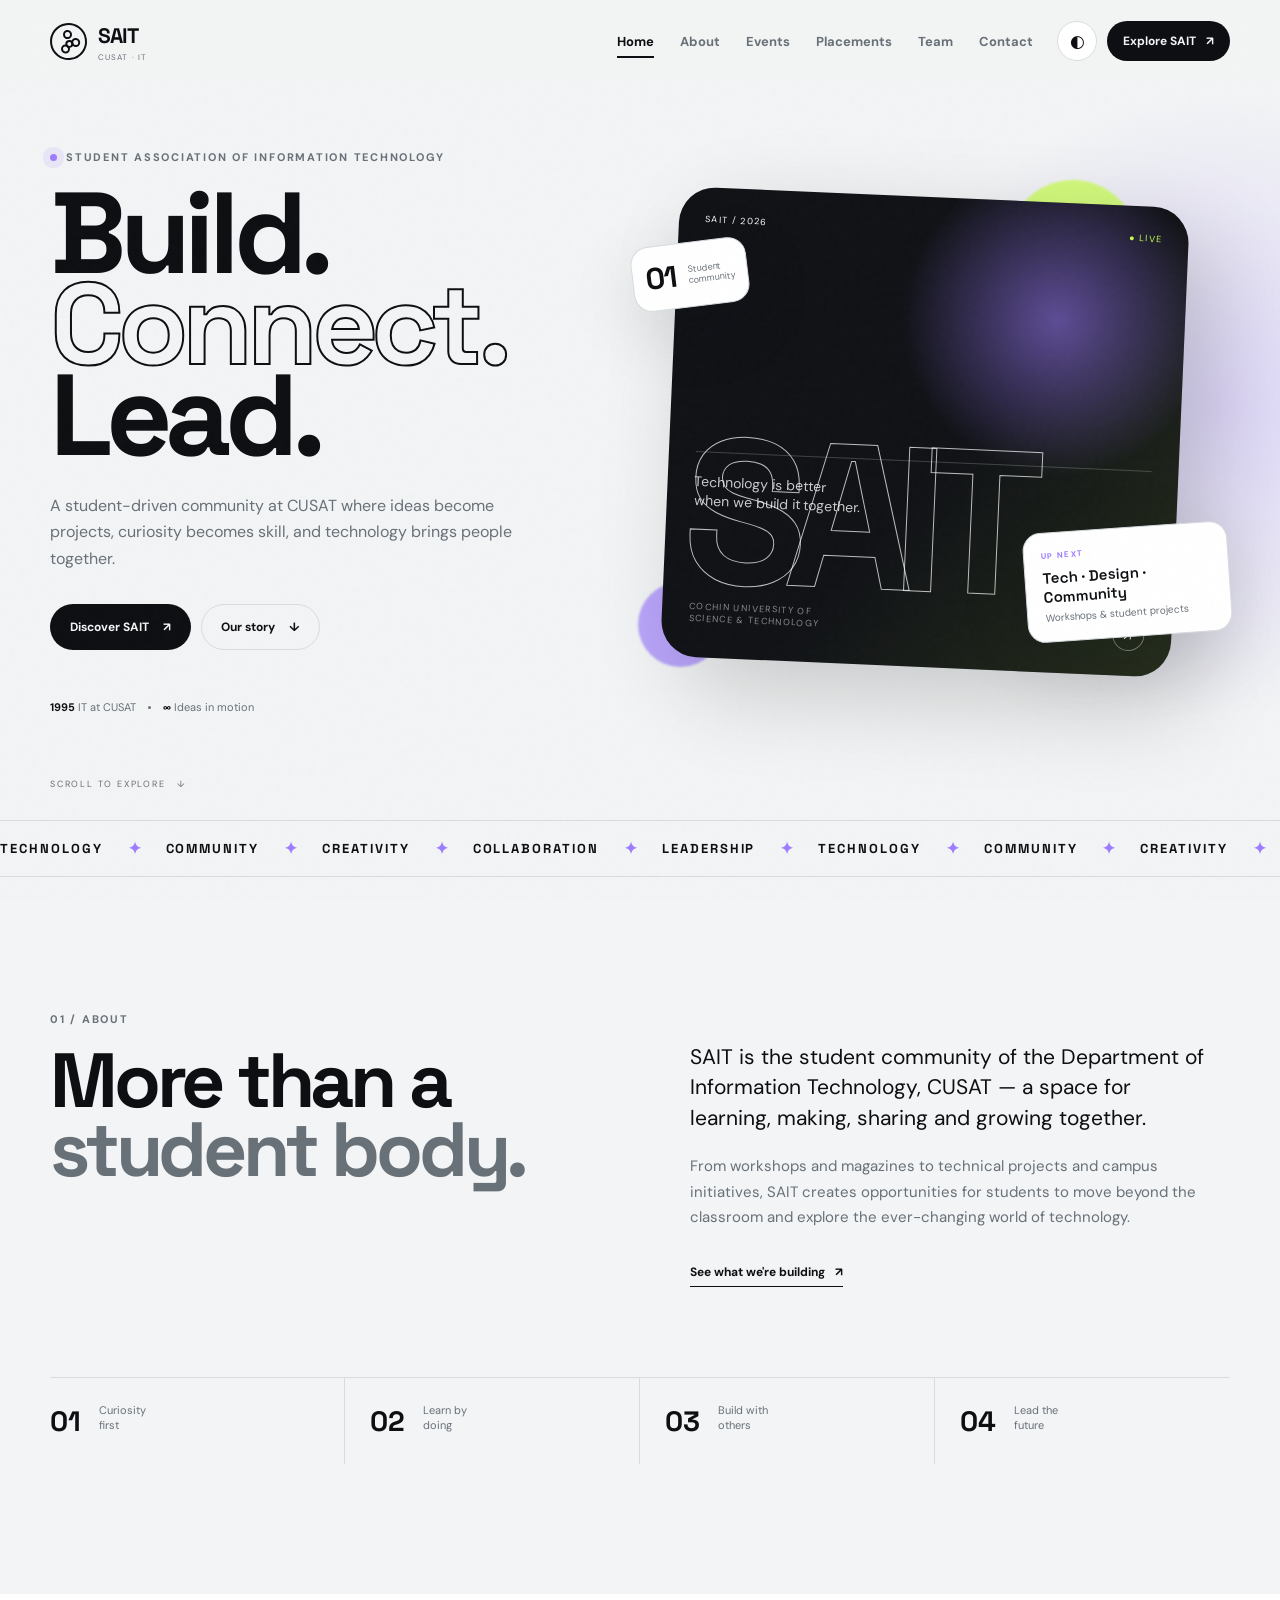
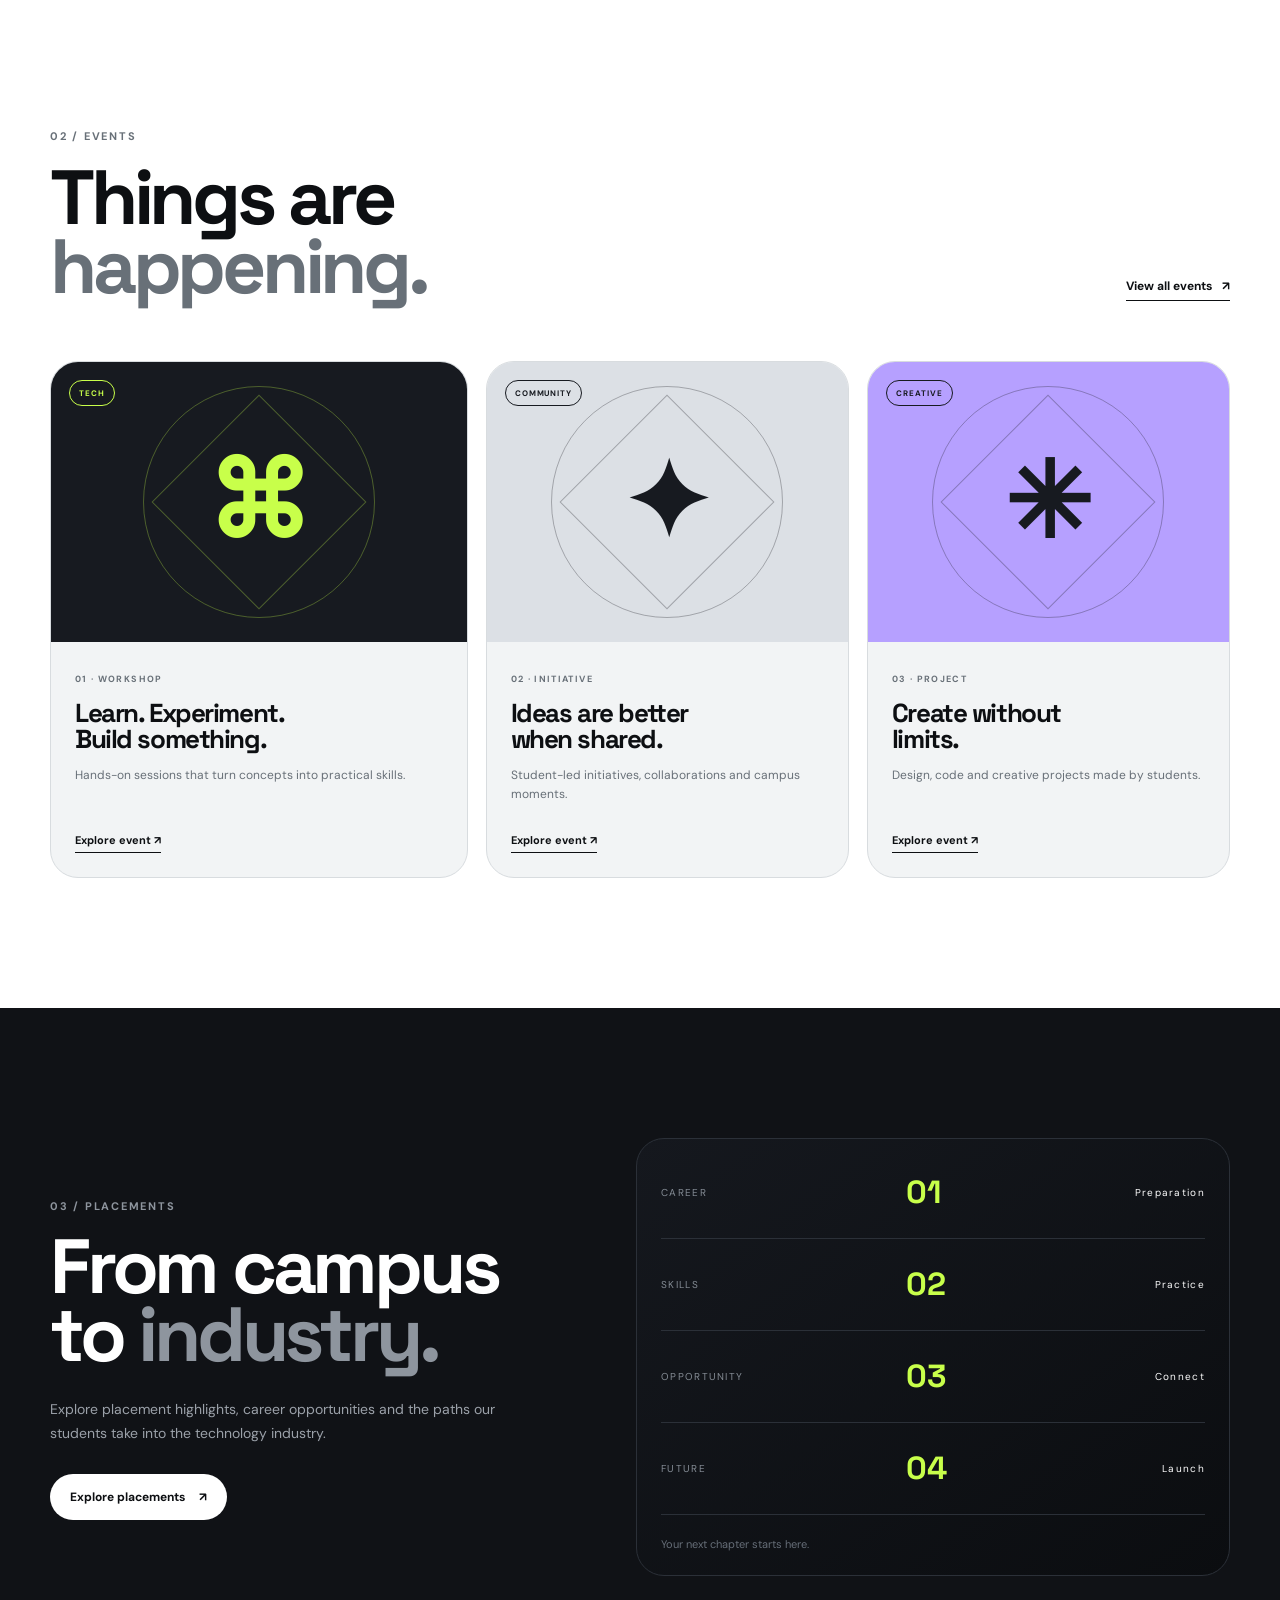
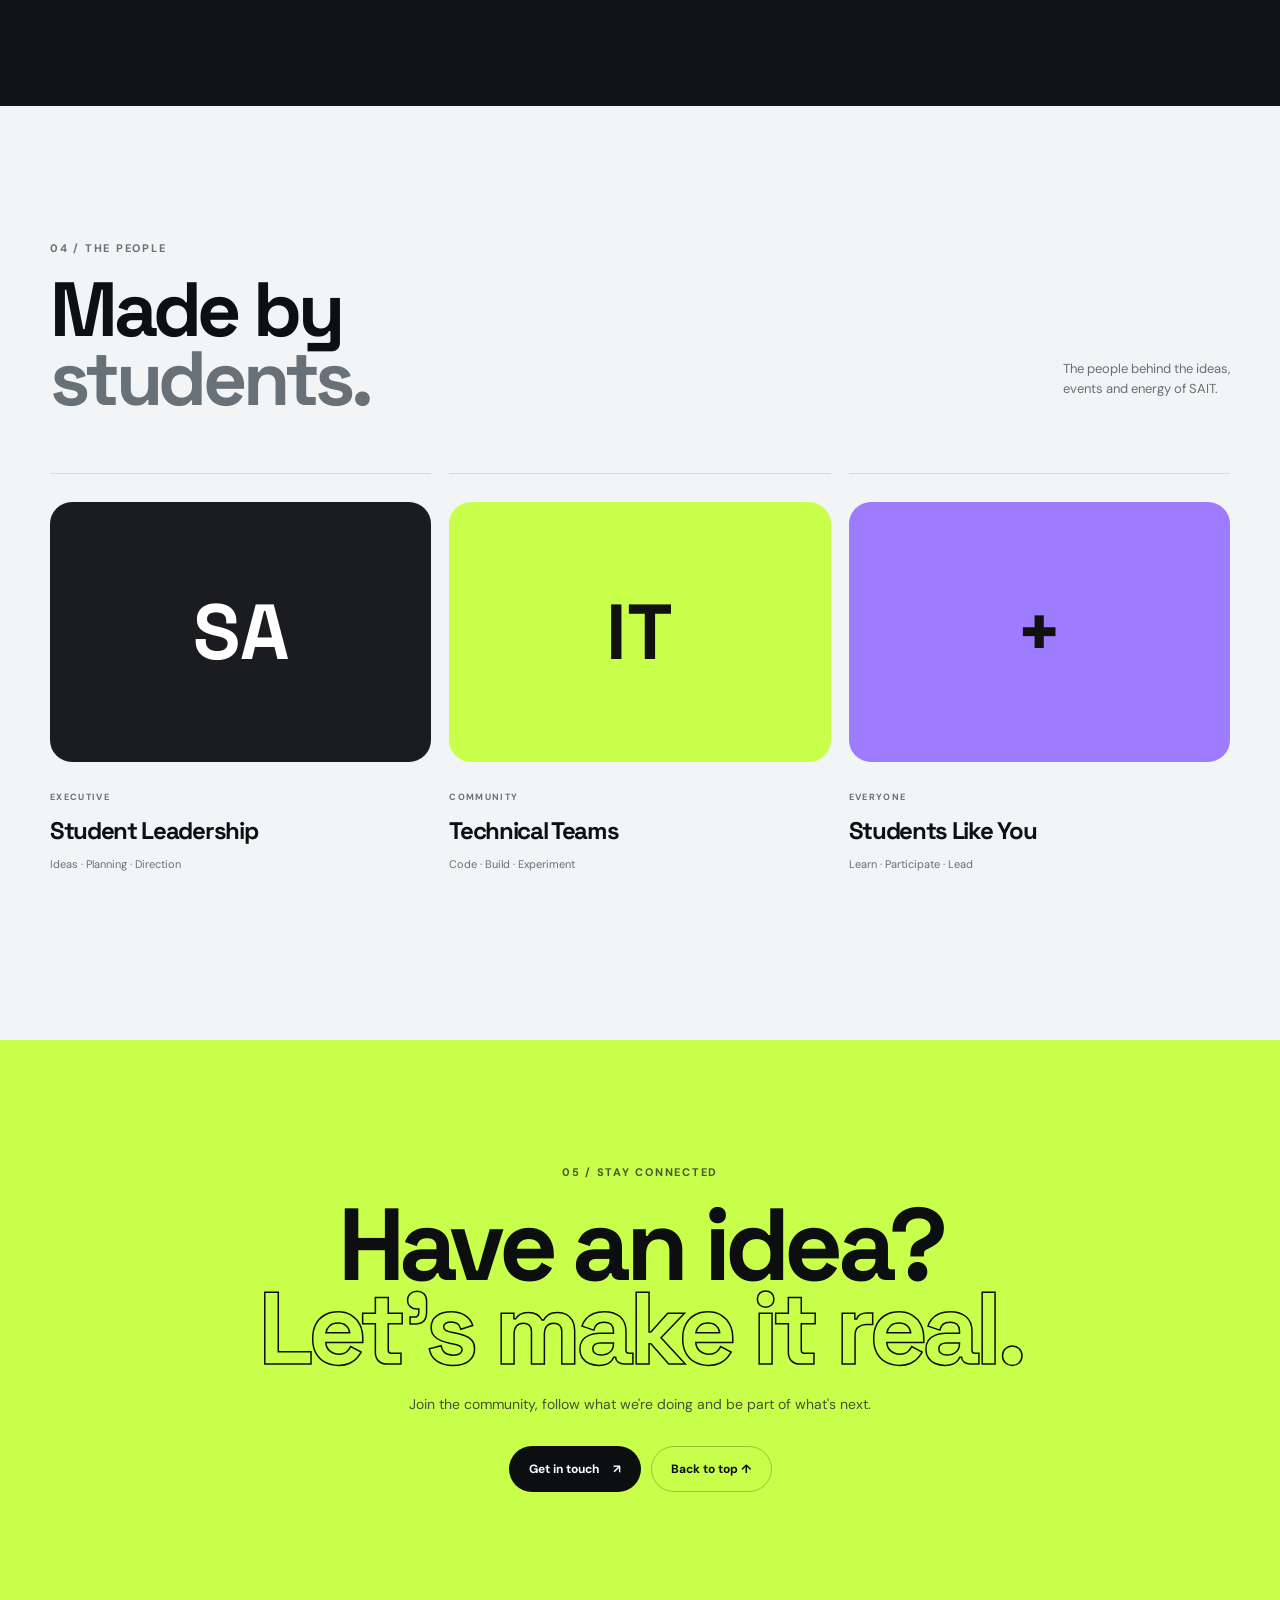
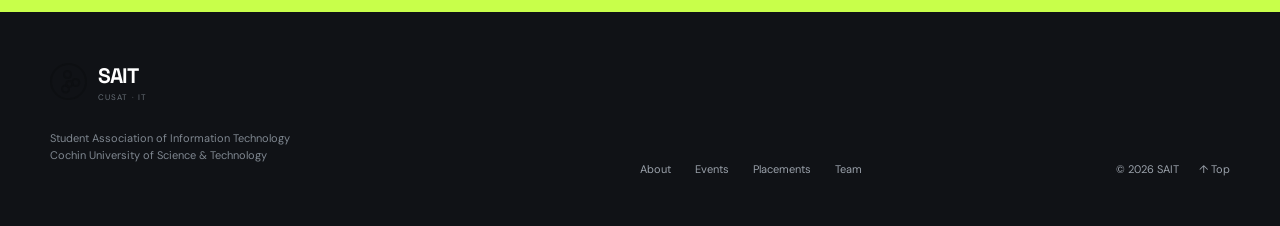
==== index.html @ b2fd673c "Initial SAIT website redesign" ====
<!DOCTYPE html>
<html lang="en">
<head>
  <meta charset="UTF-8">
  <meta name="viewport" content="width=device-width, initial-scale=1.0">
  <meta name="description" content="SAIT — Student Association of Information Technology, CUSAT">
  <title>SAIT — Student Association of Information Technology</title>
  <link rel="preconnect" href="https://fonts.googleapis.com">
  <link rel="preconnect" href="https://fonts.gstatic.com" crossorigin>
  <link href="https://fonts.googleapis.com/css2?family=DM+Sans:wght@400;500;600;700&family=Space+Grotesk:wght@500;600;700&display=swap" rel="stylesheet">
  <link rel="stylesheet" href="style.css">
</head>

<body>
  <div class="noise"></div>

  <header class="site-header" id="top">
    <nav class="nav container">
      <a class="brand" href="#top" aria-label="SAIT home">
        <span class="brand-mark" aria-hidden="true">
          <span></span><span></span><span></span><span></span>
        </span>
        <span class="brand-text">
          <strong>SAIT</strong>
          <small>CUSAT · IT</small>
        </span>
      </a>

      <div class="nav-links" id="navLinks">
        <a class="active" href="#top">Home</a>
        <a href="#about">About</a>
        <a href="#events">Events</a>
        <a href="#placements">Placements</a>
        <a href="#team">Team</a>
        <a href="#contact">Contact</a>
      </div>

      <div class="nav-actions">
        <button class="icon-btn" id="themeToggle" aria-label="Toggle theme" title="Toggle theme">◐</button>
        <a class="nav-cta" href="#events">Explore SAIT <span>↗</span></a>
        <button class="menu-btn" id="menuBtn" aria-label="Open menu" aria-expanded="false">
          <i></i><i></i>
        </button>
      </div>
    </nav>
  </header>

  <main>
    <!-- HERO -->
    <section class="hero">
      <div class="hero-grid container">
        <div class="hero-copy reveal">
          <div class="eyebrow"><span class="pulse"></span> Student Association of Information Technology</div>
          <h1>Build.<br><em>Connect.</em><br>Lead.</h1>
          <p class="hero-description">
            A student-driven community at CUSAT where ideas become projects,
            curiosity becomes skill, and technology brings people together.
          </p>
          <div class="hero-buttons">
            <a class="btn btn-primary" href="#events">Discover SAIT <span>↗</span></a>
            <a class="btn btn-ghost" href="#about">Our story <span>↓</span></a>
          </div>
          <div class="hero-meta">
            <span><b>1995</b> IT at CUSAT</span>
            <span class="meta-dot"></span>
            <span><b>∞</b> Ideas in motion</span>
          </div>
        </div>

        <div class="hero-art reveal">
          <div class="orb orb-a"></div>
          <div class="orb orb-b"></div>
          <div class="hero-card card-main">
            <div class="card-top">
              <span>SAIT / 2026</span>
              <span class="live-dot">● LIVE</span>
            </div>
            <div class="giant-sait">SAIT</div>
            <div class="card-line"></div>
            <p>Technology is better<br>when we build it together.</p>
            <div class="card-footer">
              <span>COCHIN UNIVERSITY OF<br>SCIENCE & TECHNOLOGY</span>
              <span class="arrow-circle">↗</span>
            </div>
          </div>

          <div class="floating-card float-event">
            <span class="mini-label">UP NEXT</span>
            <strong>Tech · Design · Community</strong>
            <small>Workshops & student projects</small>
          </div>

          <div class="floating-card float-number">
            <strong>01</strong>
            <small>Student<br>community</small>
          </div>

          <div class="grid-cross cross-one">+</div>
          <div class="grid-cross cross-two">+</div>
        </div>
      </div>

      <div class="scroll-note">SCROLL TO EXPLORE <span>↓</span></div>
    </section>

    <!-- MARQUEE -->
    <div class="marquee" aria-hidden="true">
      <div class="marquee-track">
        <span>TECHNOLOGY</span><b>✦</b><span>COMMUNITY</span><b>✦</b><span>CREATIVITY</span><b>✦</b>
        <span>COLLABORATION</span><b>✦</b><span>LEADERSHIP</span><b>✦</b><span>TECHNOLOGY</span><b>✦</b>
        <span>COMMUNITY</span><b>✦</b><span>CREATIVITY</span><b>✦</b>
      </div>
    </div>

    <!-- ABOUT -->
    <section class="section about" id="about">
      <div class="container two-col">
        <div class="section-heading reveal">
          <span class="section-number">01 / ABOUT</span>
          <h2>More than a<br><span>student body.</span></h2>
        </div>
        <div class="about-copy reveal">
          <p class="lead">
            SAIT is the student community of the Department of Information Technology,
            CUSAT — a space for learning, making, sharing and growing together.
          </p>
          <p>
            From workshops and magazines to technical projects and campus initiatives,
            SAIT creates opportunities for students to move beyond the classroom and
            explore the ever-changing world of technology.
          </p>
          <a class="text-link" href="#events">See what we're building <span>↗</span></a>
        </div>
      </div>

      <div class="container stat-grid reveal">
        <div class="stat"><strong>01</strong><span>Curiosity<br>first</span></div>
        <div class="stat"><strong>02</strong><span>Learn by<br>doing</span></div>
        <div class="stat"><strong>03</strong><span>Build with<br>others</span></div>
        <div class="stat"><strong>04</strong><span>Lead the<br>future</span></div>
      </div>
    </section>

    <!-- EVENTS -->
    <section class="section events-section" id="events">
      <div class="container">
        <div class="section-top reveal">
          <div>
            <span class="section-number">02 / EVENTS</span>
            <h2>Things are<br><span>happening.</span></h2>
          </div>
          <a class="text-link desktop-link" href="#contact">View all events <span>↗</span></a>
        </div>

        <div class="event-grid">
          <article class="event-card featured reveal" data-category="tech">
            <div class="event-image image-one">
              <span class="event-tag">TECH</span>
              <div class="event-symbol">⌘</div>
            </div>
            <div class="event-body">
              <span class="event-date">01 · WORKSHOP</span>
              <h3>Learn. Experiment.<br>Build something.</h3>
              <p>Hands-on sessions that turn concepts into practical skills.</p>
              <button class="event-link" data-event="Technical Workshop">Explore event ↗</button>
            </div>
          </article>

          <article class="event-card reveal" data-category="community">
            <div class="event-image image-two">
              <span class="event-tag">COMMUNITY</span>
              <div class="event-symbol">✦</div>
            </div>
            <div class="event-body">
              <span class="event-date">02 · INITIATIVE</span>
              <h3>Ideas are better<br>when shared.</h3>
              <p>Student-led initiatives, collaborations and campus moments.</p>
              <button class="event-link" data-event="Community Initiative">Explore event ↗</button>
            </div>
          </article>

          <article class="event-card reveal" data-category="creative">
            <div class="event-image image-three">
              <span class="event-tag">CREATIVE</span>
              <div class="event-symbol">✳</div>
            </div>
            <div class="event-body">
              <span class="event-date">03 · PROJECT</span>
              <h3>Create without<br>limits.</h3>
              <p>Design, code and creative projects made by students.</p>
              <button class="event-link" data-event="Creative Project">Explore event ↗</button>
            </div>
          </article>
        </div>
      </div>
    </section>

    <!-- PLACEMENTS -->
    <section class="section placement-section" id="placements">
      <div class="container placement-wrap">
        <div class="placement-copy reveal">
          <span class="section-number">03 / PLACEMENTS</span>
          <h2>From campus<br>to <span>industry.</span></h2>
          <p>
            Explore placement highlights, career opportunities and the paths
            our students take into the technology industry.
          </p>
          <a class="btn btn-light" href="#contact">Explore placements <span>↗</span></a>
        </div>

        <div class="placement-panel reveal">
          <div class="placement-row">
            <span>CAREER</span><strong>01</strong><span>Preparation</span>
          </div>
          <div class="placement-row">
            <span>SKILLS</span><strong>02</strong><span>Practice</span>
          </div>
          <div class="placement-row">
            <span>OPPORTUNITY</span><strong>03</strong><span>Connect</span>
          </div>
          <div class="placement-row">
            <span>FUTURE</span><strong>04</strong><span>Launch</span>
          </div>
          <div class="placement-foot">Your next chapter starts here.</div>
        </div>
      </div>
    </section>

    <!-- TEAM -->
    <section class="section team-section" id="team">
      <div class="container">
        <div class="section-top reveal">
          <div>
            <span class="section-number">04 / THE PEOPLE</span>
            <h2>Made by<br><span>students.</span></h2>
          </div>
          <p class="top-note">The people behind the ideas,<br>events and energy of SAIT.</p>
        </div>

        <div class="team-grid">
          <div class="team-card reveal">
            <div class="avatar avatar-one">SA</div>
            <span>EXECUTIVE</span>
            <h3>Student Leadership</h3>
            <p>Ideas · Planning · Direction</p>
          </div>
          <div class="team-card reveal">
            <div class="avatar avatar-two">IT</div>
            <span>COMMUNITY</span>
            <h3>Technical Teams</h3>
            <p>Code · Build · Experiment</p>
          </div>
          <div class="team-card reveal">
            <div class="avatar avatar-three">+</div>
            <span>EVERYONE</span>
            <h3>Students Like You</h3>
            <p>Learn · Participate · Lead</p>
          </div>
        </div>
      </div>
    </section>

    <!-- CTA -->
    <section class="cta-section" id="contact">
      <div class="container cta-inner reveal">
        <span class="section-number">05 / STAY CONNECTED</span>
        <h2>Have an idea?<br><em>Let's make it real.</em></h2>
        <p>Join the community, follow what we're doing and be part of what's next.</p>
        <div class="cta-actions">
          <a class="btn btn-primary" href="mailto:sait@cusat.ac.in">Get in touch <span>↗</span></a>
          <a class="btn btn-outline-light" href="#top">Back to top ↑</a>
        </div>
      </div>
    </section>
  </main>

  <footer class="footer">
    <div class="container footer-grid">
      <div>
        <div class="brand footer-brand">
          <span class="brand-mark"><span></span><span></span><span></span><span></span></span>
          <span class="brand-text"><strong>SAIT</strong><small>CUSAT · IT</small></span>
        </div>
        <p>Student Association of Information Technology<br>Cochin University of Science & Technology</p>
      </div>
      <div class="footer-links">
        <a href="#about">About</a>
        <a href="#events">Events</a>
        <a href="#placements">Placements</a>
        <a href="#team">Team</a>
      </div>
      <div class="footer-right">
        <span>© 2026 SAIT</span>
        <a href="#top">↑ Top</a>
      </div>
    </div>
  </footer>

  <div class="modal" id="eventModal" aria-hidden="true">
    <div class="modal-backdrop" data-close></div>
    <div class="modal-box" role="dialog" aria-modal="true" aria-labelledby="modalTitle">
      <button class="modal-close" data-close aria-label="Close">×</button>
      <span class="section-number">SAIT / EVENT</span>
      <h2 id="modalTitle">Event</h2>
      <p>
        This is a demo interaction for the redesign. Connect this card to
        the real SAIT event data when the final content is available.
      </p>
      <a class="btn btn-primary" href="#contact" data-close>Get updates <span>↗</span></a>
    </div>
  </div>

  <script src="script.js"></script>
</body>
</html>
---- style.css ----
:root {
  --bg: #f2f4f5;
  --surface: #ffffff;
  --ink: #0d0f12;
  --muted: #687078;
  --line: #d8dcdf;
  --dark: #101216;
  --dark-2: #181b21;
  --accent: #c8ff4a;
  --accent-2: #9d7cff;
  --radius: 28px;
  --shadow: 0 20px 70px rgba(12, 16, 22, .12);
}

[data-theme="dark"] {
  --bg: #0b0d10;
  --surface: #13161b;
  --ink: #f4f6f7;
  --muted: #a6adb5;
  --line: #292e35;
  --dark: #050608;
  --dark-2: #11141a;
  --shadow: 0 20px 70px rgba(0, 0, 0, .35);
}

* { box-sizing: border-box; }
html { scroll-behavior: smooth; }
body {
  margin: 0;
  background: var(--bg);
  color: var(--ink);
  font-family: "DM Sans", sans-serif;
  overflow-x: hidden;
  transition: background .3s, color .3s;
}
a { color: inherit; text-decoration: none; }
button { font: inherit; }
.container { width: min(1180px, calc(100% - 48px)); margin-inline: auto; }

.noise {
  position: fixed; inset: 0; pointer-events: none; z-index: 20; opacity: .025;
  background-image: url("data:image/svg+xml,%3Csvg viewBox='0 0 180 180' xmlns='http://www.w3.org/2000/svg'%3E%3Cfilter id='n'%3E%3CfeTurbulence type='fractalNoise' baseFrequency='.9' numOctaves='4' stitchTiles='stitch'/%3E%3C/filter%3E%3Crect width='100%25' height='100%25' filter='url(%23n)' opacity='.8'/%3E%3C/svg%3E");
}

/* HEADER */
.site-header {
  position: fixed; top: 0; left: 0; width: 100%; z-index: 50;
  background: color-mix(in srgb, var(--bg) 82%, transparent);
  backdrop-filter: blur(18px); border-bottom: 1px solid transparent;
  transition: .3s;
}
.site-header.scrolled { border-color: var(--line); }
.nav { min-height: 82px; display: flex; align-items: center; justify-content: space-between; gap: 24px; }
.brand { display: inline-flex; align-items: center; gap: 11px; }
.brand-mark {
  width: 37px; height: 37px; border: 2px solid var(--ink); border-radius: 50%;
  position: relative; display: grid; place-items: center; transform: rotate(-8deg);
}
.brand-mark span { width: 9px; height: 9px; border: 2px solid var(--ink); border-radius: 50%; position: absolute; }
.brand-mark span:nth-child(1) { top: 5px; left: 12px; }
.brand-mark span:nth-child(2) { top: 14px; right: 5px; }
.brand-mark span:nth-child(3) { bottom: 5px; left: 8px; }
.brand-mark span:nth-child(4) { top: 15px; left: 13px; width: 8px; height: 8px; }
.brand-text { display: grid; line-height: 1; }
.brand-text strong { font: 700 21px "Space Grotesk"; letter-spacing: -.04em; }
.brand-text small { margin-top: 4px; font-size: 8px; letter-spacing: .14em; color: var(--muted); }
.nav-links { display: flex; gap: 26px; align-items: center; margin-left: auto; }
.nav-links a { font-size: 13px; font-weight: 700; color: var(--muted); position: relative; }
.nav-links a::after { content: ""; position: absolute; left: 0; bottom: -8px; width: 0; height: 2px; background: var(--ink); transition: width .25s; }
.nav-links a:hover, .nav-links a.active { color: var(--ink); }
.nav-links a:hover::after, .nav-links a.active::after { width: 100%; }
.nav-actions { display: flex; align-items: center; gap: 10px; }
.icon-btn, .menu-btn {
  border: 1px solid var(--line); background: var(--surface); color: var(--ink);
  width: 40px; height: 40px; border-radius: 50%; cursor: pointer;
}
.icon-btn { font-size: 17px; }
.nav-cta {
  background: var(--ink); color: var(--bg); padding: 12px 16px; border-radius: 999px;
  font-size: 12px; font-weight: 700;
}
.nav-cta span { margin-left: 7px; }
.menu-btn { display: none; }
.menu-btn i { display: block; width: 16px; height: 2px; background: currentColor; margin: 4px auto; }

/* HERO */
.hero { min-height: 820px; padding: 150px 0 90px; position: relative; overflow: hidden; }
.hero::before {
  content: ""; position: absolute; width: 650px; height: 650px; right: -260px; top: 80px;
  background: radial-gradient(circle, rgba(157,124,255,.25), transparent 68%);
  pointer-events: none;
}
.hero-grid { display: grid; grid-template-columns: .92fr 1.08fr; align-items: center; gap: 50px; }
.eyebrow, .section-number {
  font-size: 11px; font-weight: 700; letter-spacing: .16em; text-transform: uppercase; color: var(--muted);
}
.eyebrow { display: flex; align-items: center; gap: 9px; margin-bottom: 24px; }
.pulse { width: 7px; height: 7px; background: var(--accent-2); border-radius: 50%; box-shadow: 0 0 0 7px rgba(157,124,255,.12); }
h1, h2, h3 { font-family: "Space Grotesk", sans-serif; margin: 0; letter-spacing: -.055em; }
.hero h1 { font-size: clamp(72px, 9vw, 132px); line-height: .79; }
.hero h1 em { font-style: normal; color: transparent; -webkit-text-stroke: 2px var(--ink); }
.hero-description { max-width: 490px; margin: 32px 0; color: var(--muted); line-height: 1.65; font-size: 16px; }
.hero-buttons, .cta-actions { display: flex; flex-wrap: wrap; gap: 10px; }
.btn {
  display: inline-flex; align-items: center; justify-content: center; gap: 14px;
  padding: 14px 19px; border-radius: 999px; font-weight: 700; font-size: 12px;
  border: 1px solid transparent; transition: transform .25s, background .25s, color .25s;
}
.btn:hover { transform: translateY(-3px); }
.btn-primary { background: var(--ink); color: var(--bg); }
.btn-ghost { border-color: var(--line); }
.btn-light { background: #fff; color: #0d0f12; }
.btn-outline-light { border-color: rgba(255,255,255,.3); color: #fff; }
.hero-meta { display: flex; align-items: center; gap: 12px; margin-top: 50px; font-size: 11px; color: var(--muted); }
.hero-meta b { color: var(--ink); }
.meta-dot { width: 3px; height: 3px; border-radius: 50%; background: var(--muted); }
.hero-art { height: 560px; position: relative; display: grid; place-items: center; }
.hero-card {
  width: min(510px, 90%); height: 470px; border-radius: 36px;
  background: var(--dark); color: white; position: relative; overflow: hidden;
  box-shadow: 25px 30px 90px rgba(0,0,0,.18); padding: 26px;
  transform: rotate(2.5deg); z-index: 3;
}
.hero-card::before {
  content: ""; position: absolute; inset: 0;
  background: radial-gradient(circle at 75% 25%, rgba(157,124,255,.55), transparent 30%),
              linear-gradient(130deg, transparent 55%, rgba(200,255,74,.12));
}
.card-top, .card-footer { position: relative; z-index: 1; display: flex; justify-content: space-between; font-size: 9px; letter-spacing: .15em; }
.live-dot { color: var(--accent); }
.giant-sait {
  position: absolute; left: 18px; bottom: 65px; font: 700 clamp(120px, 17vw, 205px)/.8 "Space Grotesk";
  letter-spacing: -.11em; color: transparent; -webkit-text-stroke: 1px rgba(255,255,255,.72);
}
.card-line { position: absolute; left: 27px; right: 27px; bottom: 205px; height: 1px; background: rgba(255,255,255,.2); }
.card-main > p { position: absolute; left: 27px; bottom: 132px; font-size: 14px; line-height: 1.4; color: rgba(255,255,255,.78); }
.card-footer { position: absolute; left: 27px; right: 27px; bottom: 25px; color: rgba(255,255,255,.5); }
.arrow-circle { border: 1px solid rgba(255,255,255,.4); width: 32px; height: 32px; border-radius: 50%; display: grid; place-items: center; color: #fff; font-size: 13px; }
.floating-card {
  position: absolute; z-index: 4; background: var(--surface); border: 1px solid var(--line);
  border-radius: 18px; box-shadow: var(--shadow);
}
.float-event { right: 0; bottom: 75px; width: 205px; padding: 17px; transform: rotate(-4deg); }
.float-event .mini-label { display: block; color: var(--accent-2); font-size: 8px; letter-spacing: .16em; font-weight: 700; margin-bottom: 8px; }
.float-event strong { display: block; font: 600 15px "Space Grotesk"; }
.float-event small { display: block; color: var(--muted); font-size: 10px; margin-top: 5px; }
.float-number { left: 12px; top: 90px; padding: 12px; display: flex; gap: 10px; align-items: center; transform: rotate(-7deg); }
.float-number strong { font: 700 30px "Space Grotesk"; }
.float-number small { font-size: 9px; line-height: 1.2; color: var(--muted); }
.orb { position: absolute; border-radius: 50%; filter: blur(1px); }
.orb-a { width: 130px; height: 130px; background: var(--accent); opacity: .7; right: 15%; top: 5%; z-index: 2; }
.orb-b { width: 85px; height: 85px; background: var(--accent-2); opacity: .65; left: 3%; bottom: 8%; z-index: 2; }
.grid-cross { position: absolute; color: var(--muted); font-size: 20px; z-index: 1; }
.cross-one { right: 10%; top: 15%; }
.cross-two { left: 13%; bottom: 20%; }
.scroll-note { position: absolute; bottom: 30px; left: max(24px, calc((100% - 1180px)/2)); font-size: 9px; letter-spacing: .2em; color: var(--muted); }
.scroll-note span { margin-left: 8px; }

/* GENERAL */
.section { padding: 130px 0; }
.two-col { display: grid; grid-template-columns: 1fr 1fr; gap: 100px; }
.section-heading h2, .section-top h2 { font-size: clamp(52px, 6vw, 82px); line-height: .9; margin-top: 18px; }
h2 span { color: var(--muted); }
.about-copy { max-width: 520px; padding-top: 35px; }
.about-copy p { color: var(--muted); line-height: 1.7; font-size: 15px; }
.about-copy .lead { font-size: 21px; color: var(--ink); line-height: 1.45; margin-top: 0; }
.text-link { display: inline-flex; gap: 10px; margin-top: 18px; font-size: 12px; font-weight: 700; border-bottom: 1px solid var(--ink); padding-bottom: 6px; }
.stat-grid { margin-top: 90px; display: grid; grid-template-columns: repeat(4, 1fr); border-top: 1px solid var(--line); }
.stat { padding: 25px 0; border-right: 1px solid var(--line); display: flex; gap: 18px; }
.stat:last-child { border-right: 0; padding-left: 25px; }
.stat:not(:first-child) { padding-left: 25px; }
.stat strong { font: 700 28px "Space Grotesk"; }
.stat span { font-size: 11px; color: var(--muted); line-height: 1.35; }
.marquee { overflow: hidden; border-top: 1px solid var(--line); border-bottom: 1px solid var(--line); padding: 17px 0; }
.marquee-track { display: flex; width: max-content; align-items: center; gap: 25px; animation: marquee 26s linear infinite; }
.marquee span { font: 700 13px "Space Grotesk"; letter-spacing: .15em; }
.marquee b { color: var(--accent-2); }
@keyframes marquee { to { transform: translateX(-50%); } }

/* EVENTS */
.events-section { background: var(--surface); }
.section-top { display: flex; justify-content: space-between; align-items: flex-end; margin-bottom: 60px; }
.top-note { color: var(--muted); font-size: 13px; line-height: 1.6; }
.event-grid { display: grid; grid-template-columns: 1.15fr 1fr 1fr; gap: 18px; }
.event-card { border: 1px solid var(--line); border-radius: var(--radius); overflow: hidden; background: var(--bg); transition: transform .3s, box-shadow .3s; }
.event-card:hover { transform: translateY(-8px); box-shadow: var(--shadow); }
.event-image { height: 280px; position: relative; overflow: hidden; display: grid; place-items: center; }
.image-one { background: #171a20; color: var(--accent); }
.image-two { background: #dce0e5; color: #171a20; }
.image-three { background: #b6a0ff; color: #171a20; }
.event-image::before { content: ""; position: absolute; width: 230px; height: 230px; border: 1px solid currentColor; border-radius: 50%; opacity: .3; }
.event-image::after { content: ""; position: absolute; width: 150px; height: 150px; border: 1px solid currentColor; transform: rotate(45deg); opacity: .3; }
.event-tag { position: absolute; left: 18px; top: 18px; z-index: 2; border: 1px solid currentColor; padding: 7px 9px; border-radius: 99px; font-size: 8px; font-weight: 700; letter-spacing: .12em; }
.event-symbol { font: 700 105px "Space Grotesk"; position: relative; z-index: 2; }
.event-body { padding: 24px; }
.event-date { font-size: 9px; letter-spacing: .15em; color: var(--muted); font-weight: 700; }
.event-body h3 { font-size: 26px; line-height: .98; margin: 14px 0; }
.event-body p { color: var(--muted); font-size: 12px; line-height: 1.55; min-height: 40px; }
.event-link { margin-top: 15px; padding: 0 0 5px; border: 0; border-bottom: 1px solid var(--ink); background: transparent; cursor: pointer; font-size: 11px; font-weight: 700; color: var(--ink); }

/* PLACEMENT */
.placement-section { background: var(--dark); color: white; }
.placement-wrap { display: grid; grid-template-columns: .9fr 1.1fr; gap: 100px; align-items: center; }
.placement-copy .section-number { color: #8e959e; }
.placement-copy h2 { font-size: clamp(55px, 6vw, 85px); line-height: .88; margin: 18px 0 30px; }
.placement-copy h2 span { color: #8e959e; }
.placement-copy p { max-width: 450px; color: #9ba1a9; line-height: 1.7; font-size: 14px; margin-bottom: 28px; }
.placement-panel { border: 1px solid #2b3038; border-radius: 28px; padding: 8px 24px; background: linear-gradient(145deg, #15181e, #0b0d10); }
.placement-row { display: grid; grid-template-columns: 1fr 55px 1fr; align-items: center; min-height: 92px; border-bottom: 1px solid #2b3038; }
.placement-row:last-of-type { border-bottom: 0; }
.placement-row span { font-size: 10px; letter-spacing: .13em; color: #858c95; }
.placement-row strong { font: 700 32px "Space Grotesk"; color: var(--accent); }
.placement-row span:last-child { text-align: right; color: #fff; }
.placement-foot { padding: 22px 0 16px; color: #666e78; font-size: 11px; }

/* TEAM */
.team-section { background: var(--bg); }
.team-grid { display: grid; grid-template-columns: repeat(3, 1fr); gap: 18px; }
.team-card { border-top: 1px solid var(--line); padding: 28px 0; }
.avatar { width: 100%; height: 260px; border-radius: 22px; display: grid; place-items: center; font: 700 78px "Space Grotesk"; margin-bottom: 22px; }
.avatar-one { background: #1a1c21; color: #fff; }
.avatar-two { background: var(--accent); color: #111; }
.avatar-three { background: var(--accent-2); color: #111; }
.team-card > span { font-size: 9px; font-weight: 700; letter-spacing: .15em; color: var(--muted); }
.team-card h3 { font-size: 24px; margin: 10px 0 5px; }
.team-card p { font-size: 11px; color: var(--muted); }

/* CTA + FOOTER */
.cta-section { background: var(--accent); color: #0c0e10; padding: 120px 0; }
.cta-inner { text-align: center; }
.cta-inner .section-number { color: #4c5637; }
.cta-inner h2 { font-size: clamp(58px, 8vw, 110px); line-height: .82; margin: 22px 0; }
.cta-inner h2 em { font-style: normal; color: transparent; -webkit-text-stroke: 1.5px #0c0e10; }
.cta-inner p { max-width: 480px; margin: 0 auto 30px; color: #475036; line-height: 1.6; font-size: 14px; }
.cta-actions { justify-content: center; }
.cta-section .btn-primary { background: #0c0e10; color: #fff; }
.cta-section .btn-outline-light { color: #0c0e10; border-color: rgba(12,14,16,.25); }
.footer { background: var(--dark); color: #fff; padding: 50px 0; }
.footer-grid { display: grid; grid-template-columns: 1.5fr 1fr .5fr; gap: 40px; align-items: end; }
.footer-brand { margin-bottom: 18px; }
.footer p { color: #7f8790; font-size: 11px; line-height: 1.6; }
.footer-links { display: flex; flex-wrap: wrap; gap: 15px 24px; align-items: center; }
.footer-links a, .footer-right { color: #9aa1aa; font-size: 11px; }
.footer-right { display: flex; justify-content: flex-end; gap: 20px; }

/* MODAL */
.modal { position: fixed; inset: 0; z-index: 100; display: none; place-items: center; padding: 24px; }
.modal.open { display: grid; }
.modal-backdrop { position: absolute; inset: 0; background: rgba(0,0,0,.7); backdrop-filter: blur(8px); }
.modal-box { position: relative; z-index: 1; width: min(520px, 100%); background: var(--surface); color: var(--ink); border: 1px solid var(--line); border-radius: 28px; padding: 42px; box-shadow: var(--shadow); }
.modal-box h2 { font-size: 48px; margin: 12px 0; }
.modal-box p { color: var(--muted); line-height: 1.65; font-size: 14px; margin-bottom: 25px; }
.modal-close { position: absolute; top: 15px; right: 15px; width: 38px; height: 38px; border: 1px solid var(--line); border-radius: 50%; background: transparent; color: var(--ink); cursor: pointer; font-size: 23px; }

/* REVEAL */
.reveal { opacity: 0; transform: translateY(25px); transition: opacity .7s ease, transform .7s ease; }
.reveal.visible { opacity: 1; transform: none; }

/* RESPONSIVE */
@media (max-width: 1000px) {
  .nav-links { gap: 15px; }
  .nav-cta { display: none; }
  .hero-grid, .placement-wrap { grid-template-columns: 1fr; }
  .hero { padding-top: 135px; }
  .hero-art { height: 520px; }
  .hero-copy { max-width: 700px; }
  .event-grid { grid-template-columns: 1fr 1fr; }
  .event-card.featured { grid-column: 1 / -1; }
  .event-card.featured .event-image { height: 330px; }
  .two-col { gap: 50px; }
  .placement-wrap { gap: 55px; }
}
@media (max-width: 760px) {
  .container { width: min(100% - 32px, 600px); }
  .nav { min-height: 72px; }
  .nav-links {
    position: absolute; top: 72px; left: 16px; right: 16px; display: none;
    padding: 18px; background: var(--surface); border: 1px solid var(--line);
    border-radius: 20px; box-shadow: var(--shadow); flex-direction: column; align-items: stretch; gap: 0;
  }
  .nav-links.open { display: flex; }
  .nav-links a { padding: 14px 10px; }
  .nav-links a::after { display: none; }
  .menu-btn { display: block; }
  .hero { min-height: auto; padding: 125px 0 90px; }
  .hero h1 { font-size: clamp(66px, 20vw, 100px); }
  .hero-description { font-size: 14px; }
  .hero-art { height: 470px; margin-top: 25px; }
  .hero-card { height: 380px; }
  .giant-sait { font-size: 110px; bottom: 60px; }
  .card-line { bottom: 165px; }
  .card-main > p { bottom: 105px; }
  .float-number { left: 0; top: 60px; }
  .float-event { right: 0; bottom: 40px; }
  .scroll-note { display: none; }
  .section { padding: 90px 0; }
  .two-col { grid-template-columns: 1fr; gap: 20px; }
  .about-copy { padding-top: 0; }
  .stat-grid { grid-template-columns: 1fr 1fr; margin-top: 55px; }
  .stat { border-bottom: 1px solid var(--line); }
  .stat:nth-child(2) { border-right: 0; }
  .stat:nth-child(3) { padding-left: 0; }
  .section-top { align-items: flex-start; flex-direction: column; gap: 25px; margin-bottom: 38px; }
  .desktop-link { display: none; }
  .event-grid, .team-grid { grid-template-columns: 1fr; }
  .event-card.featured { grid-column: auto; }
  .event-card.featured .event-image, .event-image { height: 250px; }
  .placement-wrap { grid-template-columns: 1fr; }
  .placement-row { min-height: 75px; grid-template-columns: 1fr 40px 1fr; }
  .placement-copy h2 { font-size: 60px; }
  .team-grid { gap: 35px; }
  .avatar { height: 240px; }
  .footer-grid { grid-template-columns: 1fr; }
  .footer-right { justify-content: flex-start; }
  .modal-box { padding: 32px 24px; }
}
@media (prefers-reduced-motion: reduce) {
  html { scroll-behavior: auto; }
  *, *::before, *::after { animation-duration: .01ms !important; transition-duration: .01ms !important; }
}
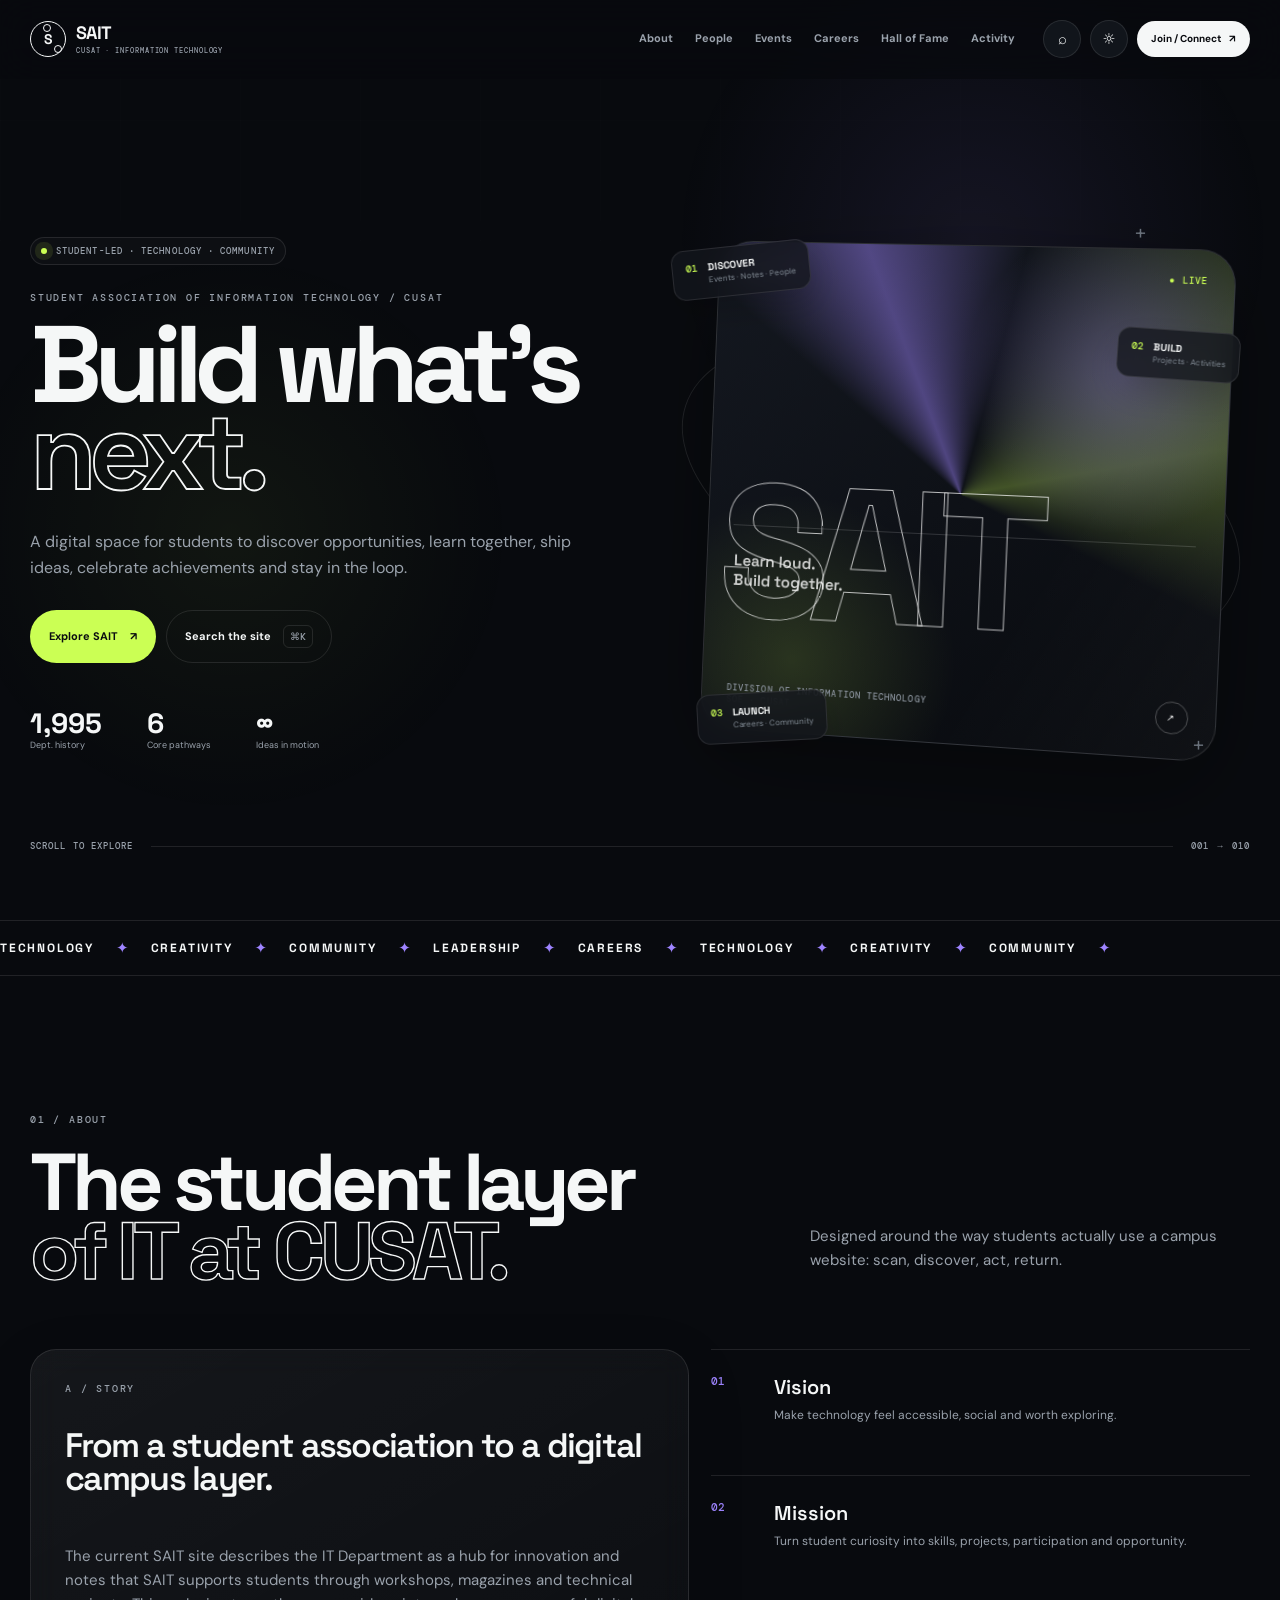
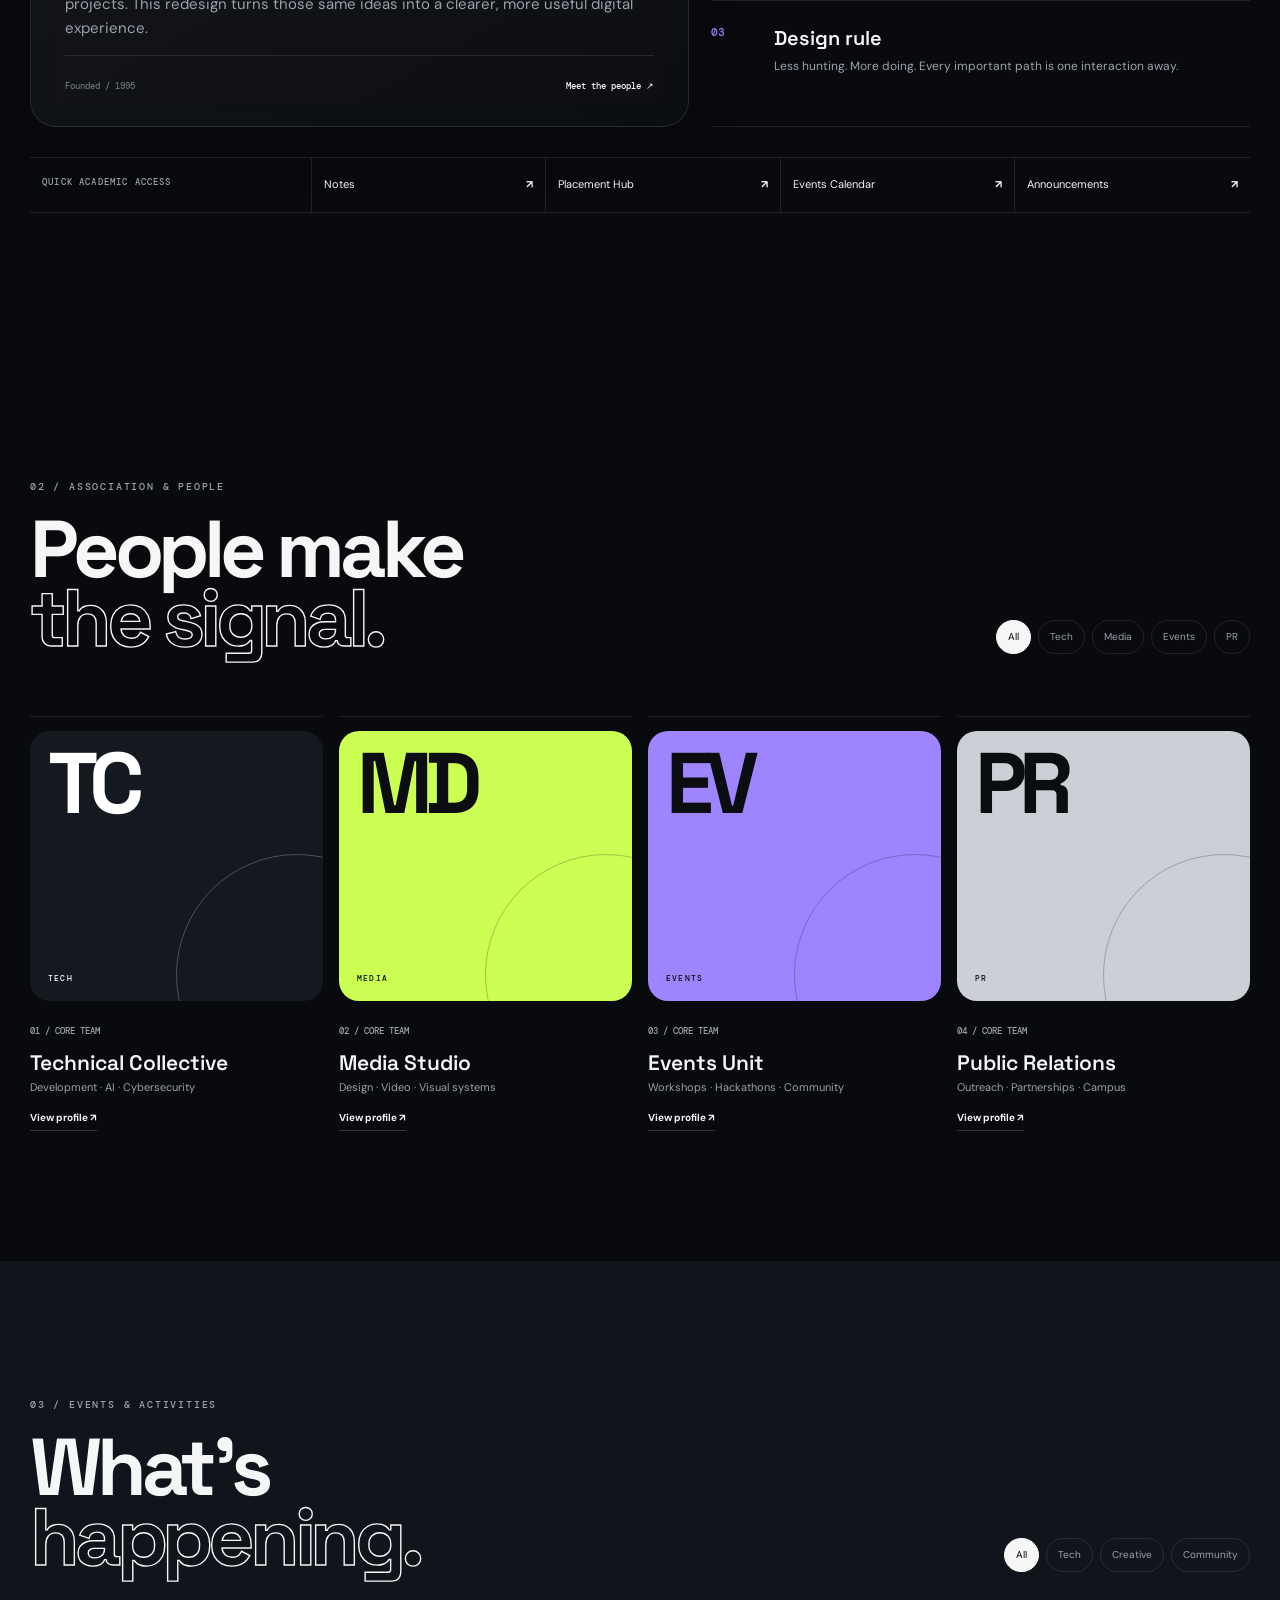
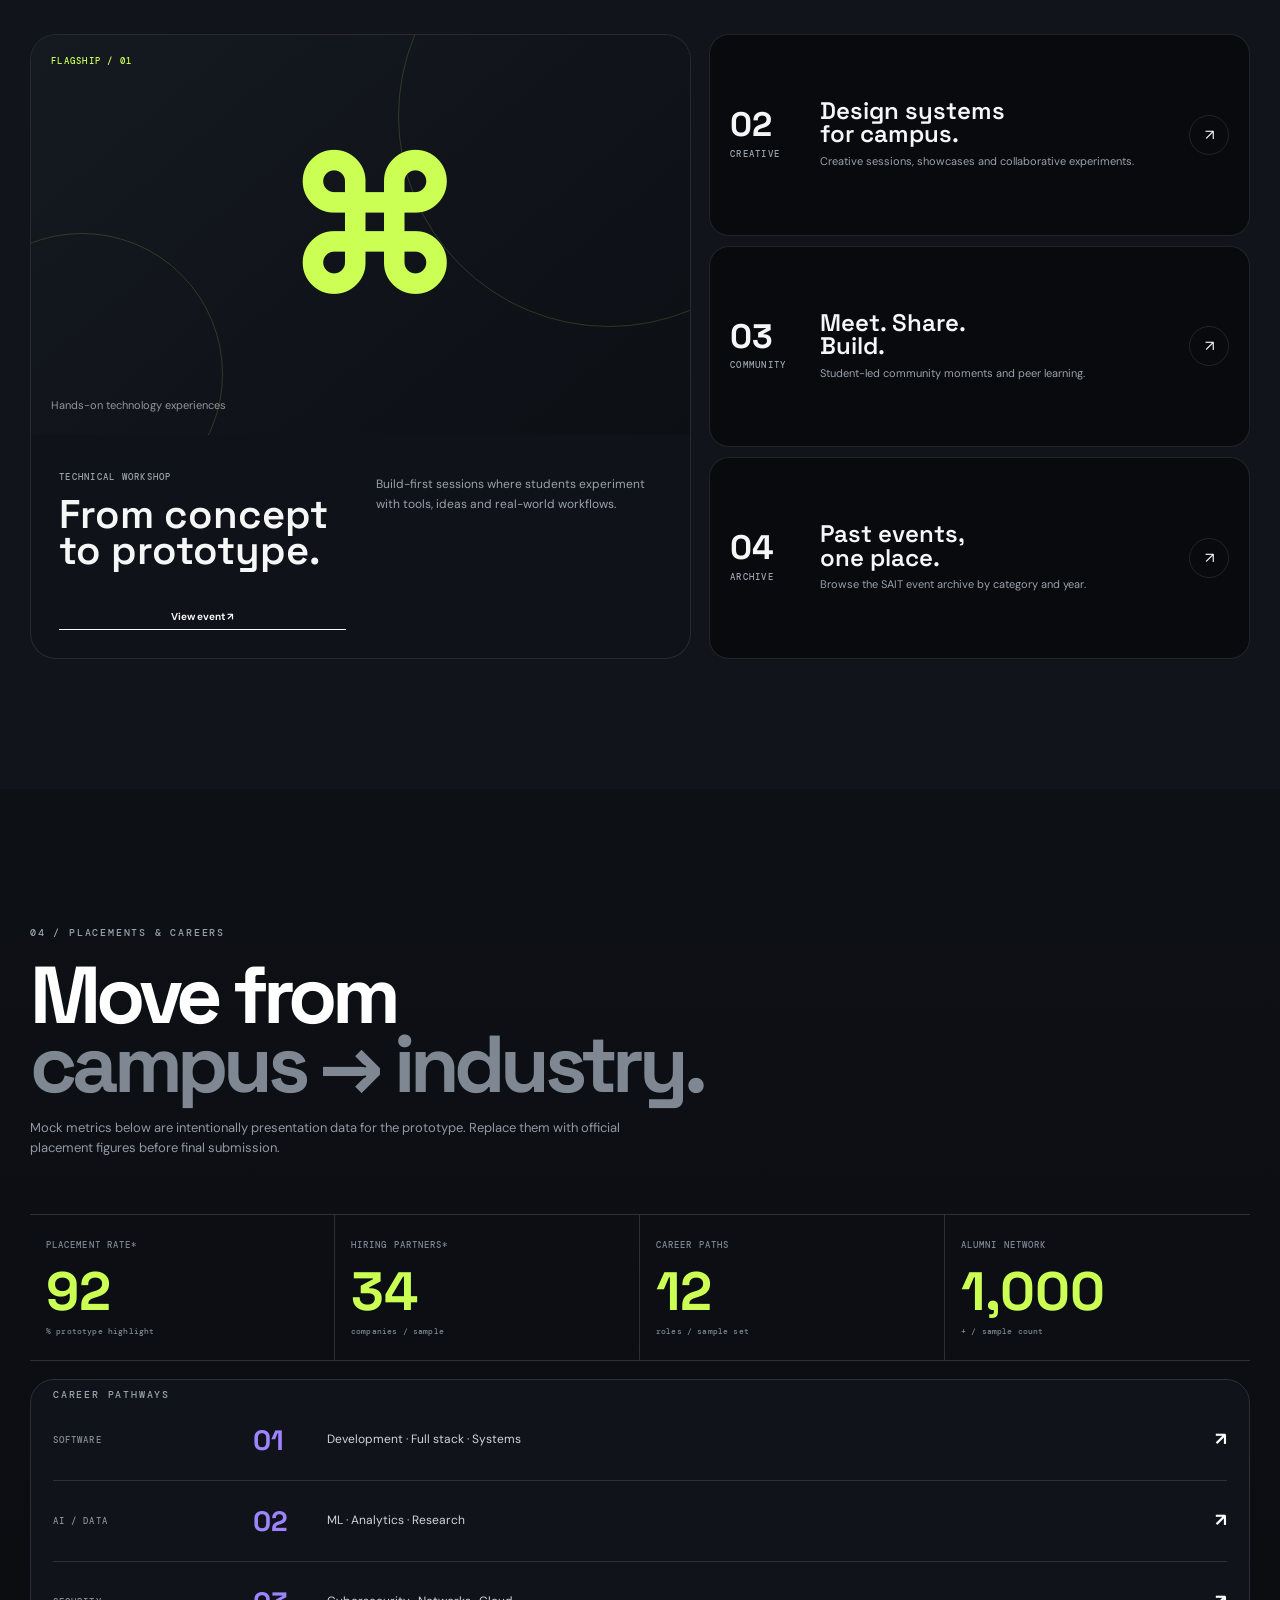
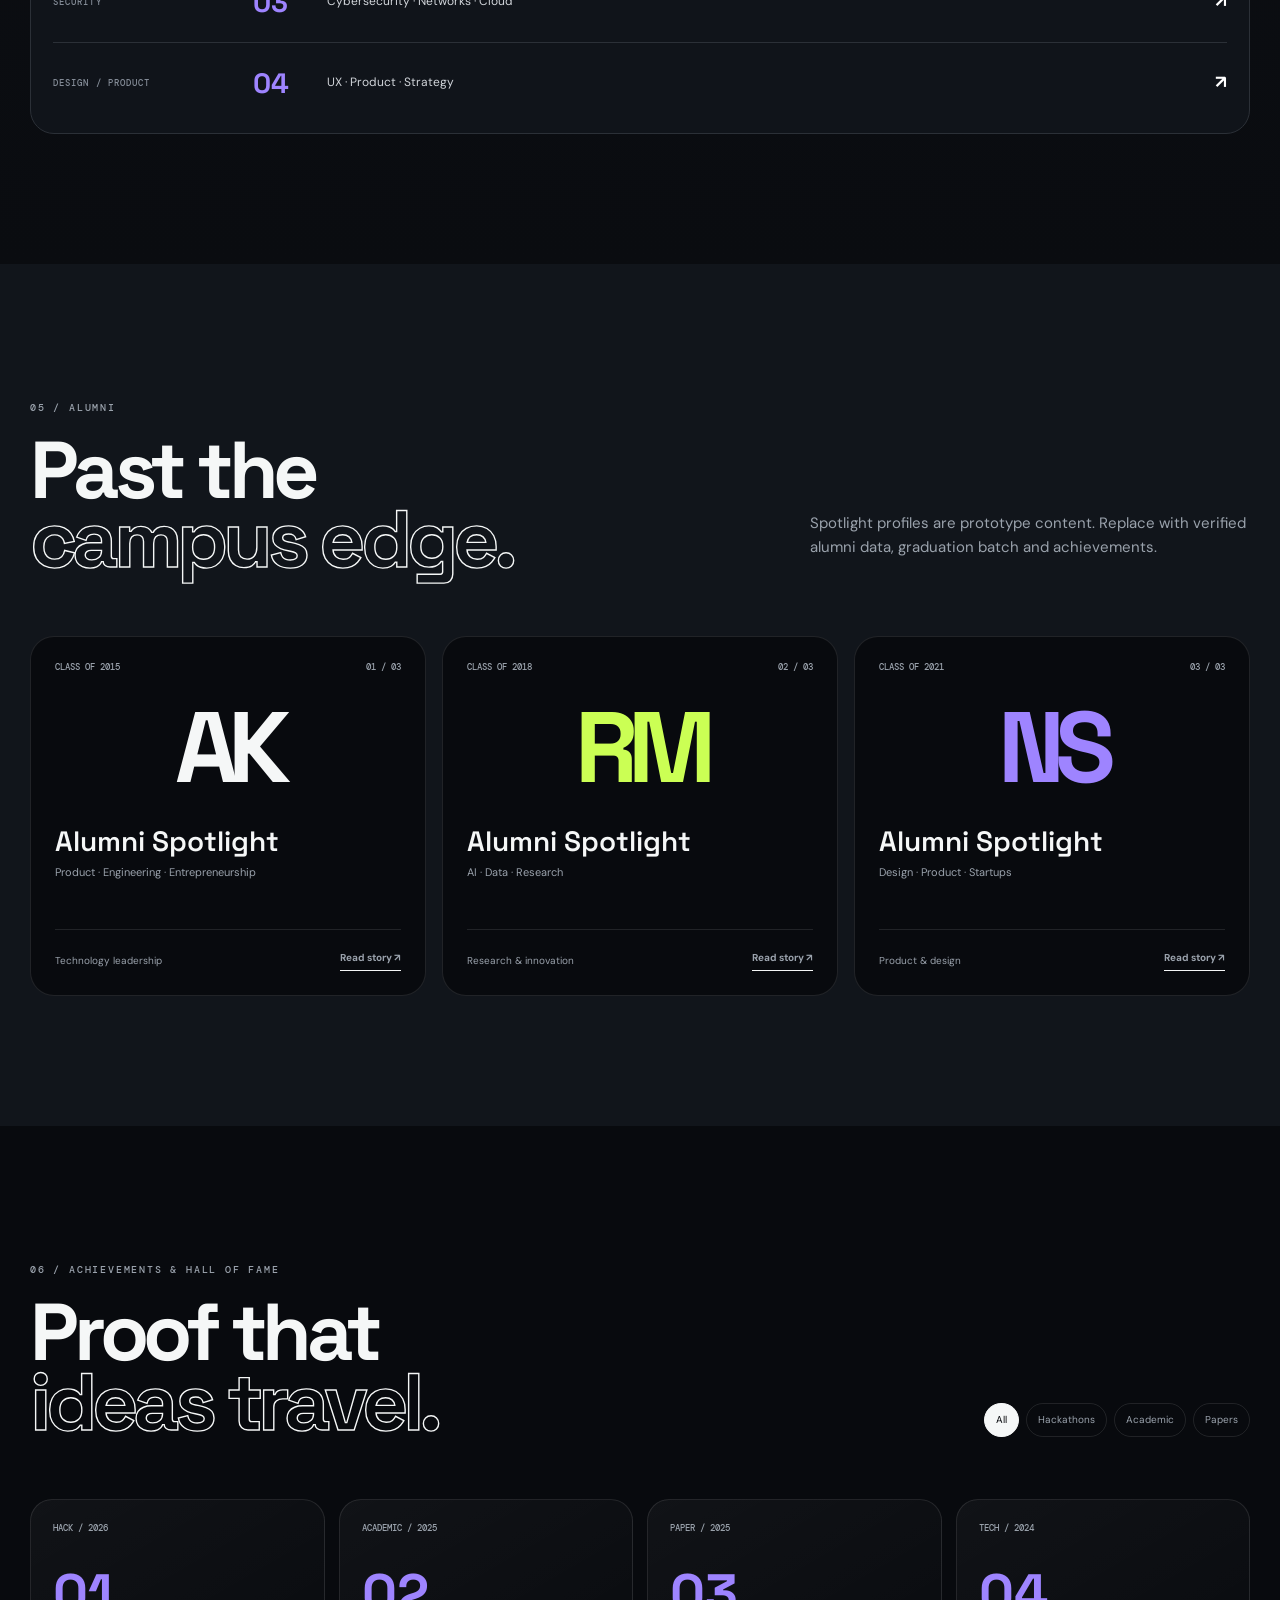
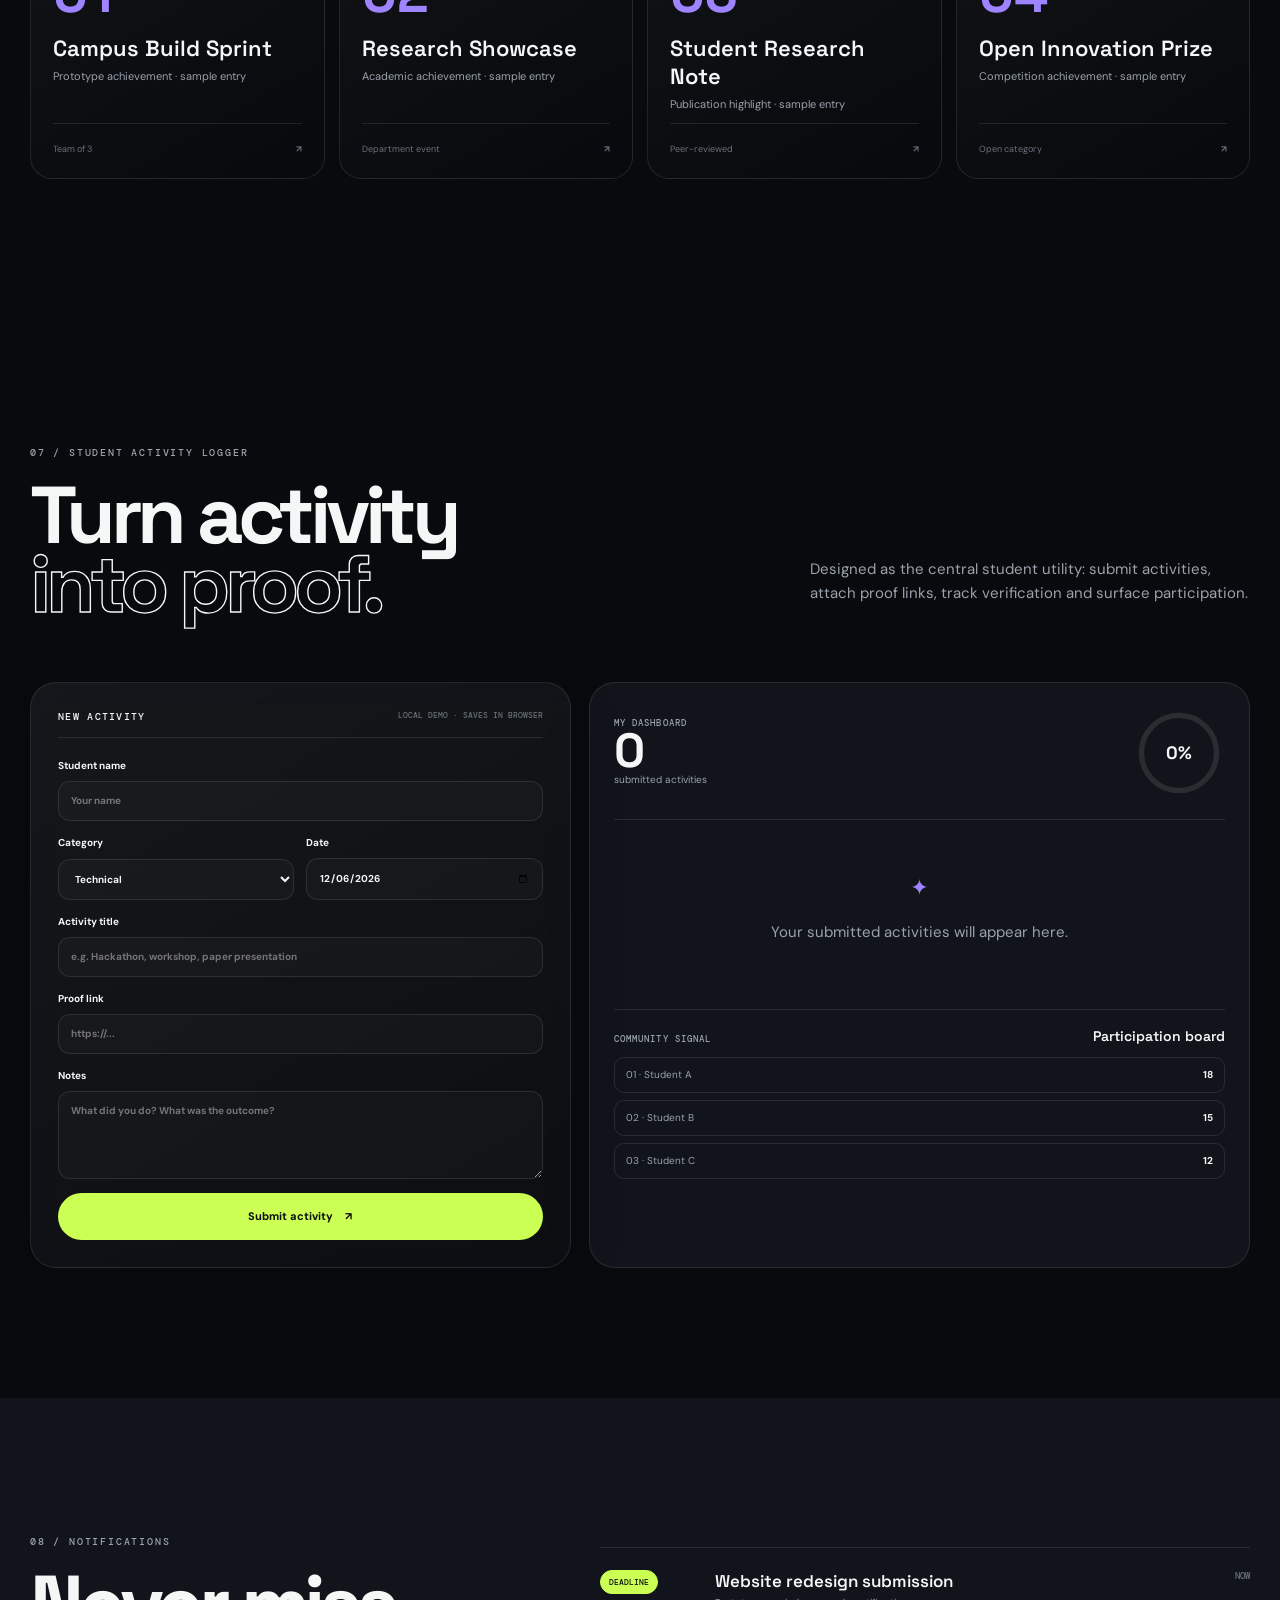
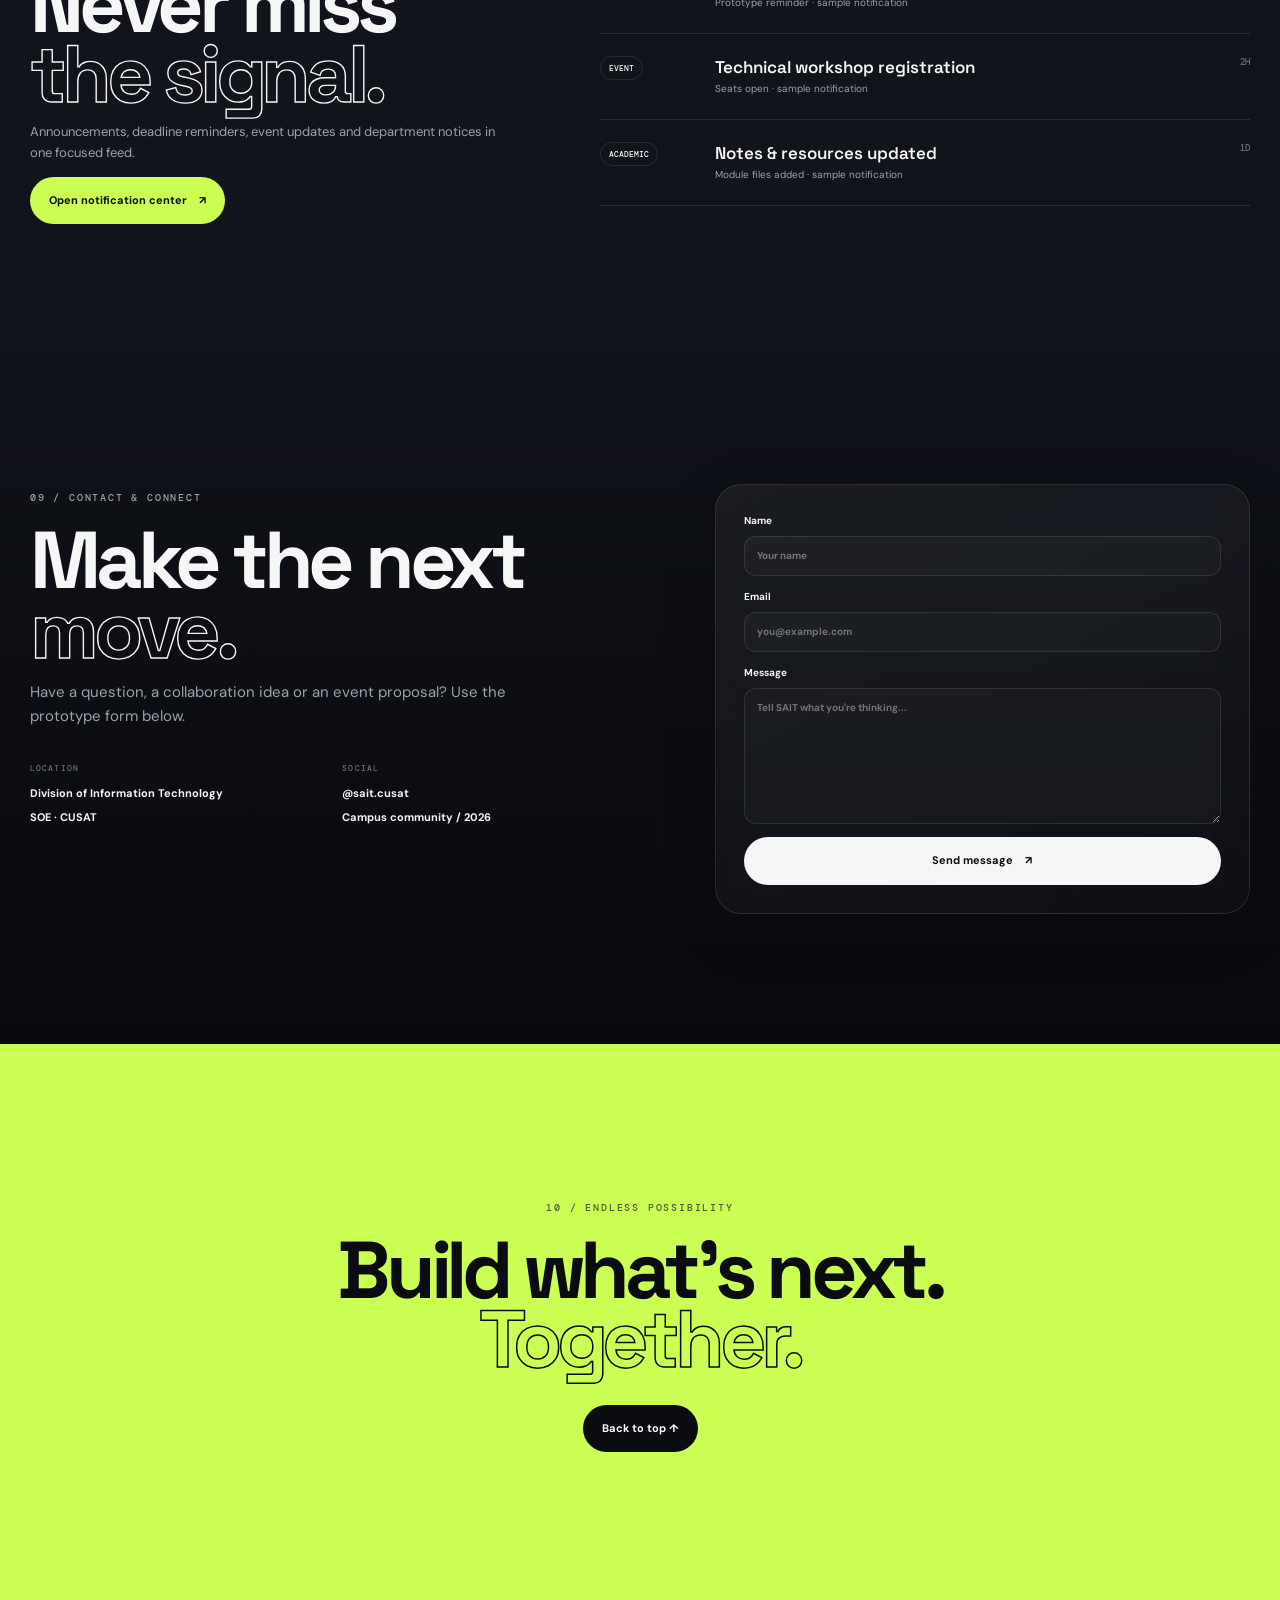
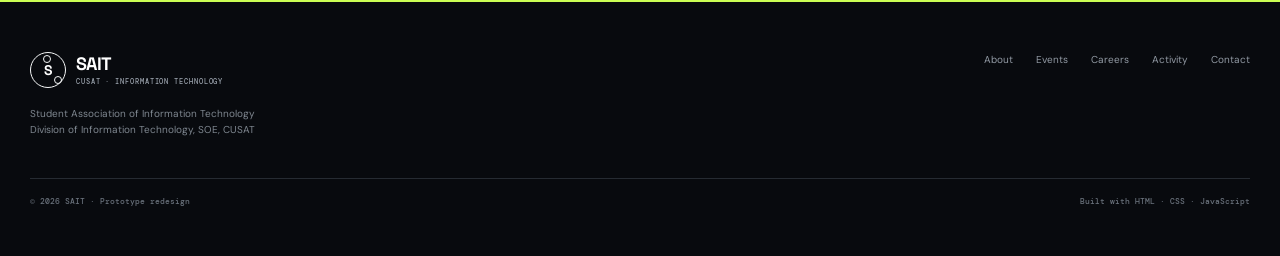
==== commit 04f43f51: "Upgrade SAIT website with advanced UI and interactions" ====
--- a/index.html
+++ b/index.html
@@ -1,314 +1,297 @@
 <!DOCTYPE html>
-<html lang="en">
+<html lang="en" data-theme="dark">
 <head>
   <meta charset="UTF-8">
   <meta name="viewport" content="width=device-width, initial-scale=1.0">
-  <meta name="description" content="SAIT — Student Association of Information Technology, CUSAT">
-  <title>SAIT — Student Association of Information Technology</title>
+  <meta name="theme-color" content="#0a0c10">
+  <meta name="description" content="SAIT — Student Association of Information Technology, CUSAT. A digital home for students, events, careers, alumni and campus achievements.">
+  <title>SAIT — Build What’s Next</title>
   <link rel="preconnect" href="https://fonts.googleapis.com">
   <link rel="preconnect" href="https://fonts.gstatic.com" crossorigin>
-  <link href="https://fonts.googleapis.com/css2?family=DM+Sans:wght@400;500;600;700&family=Space+Grotesk:wght@500;600;700&display=swap" rel="stylesheet">
+  <link href="https://fonts.googleapis.com/css2?family=DM+Mono:wght@400;500&family=DM+Sans:wght@400;500;600;700&family=Space+Grotesk:wght@500;600;700&display=swap" rel="stylesheet">
   <link rel="stylesheet" href="style.css">
 </head>
-
 <body>
-  <div class="noise"></div>
-
-  <header class="site-header" id="top">
-    <nav class="nav container">
-      <a class="brand" href="#top" aria-label="SAIT home">
-        <span class="brand-mark" aria-hidden="true">
-          <span></span><span></span><span></span><span></span>
-        </span>
-        <span class="brand-text">
-          <strong>SAIT</strong>
-          <small>CUSAT · IT</small>
-        </span>
+  <div class="page-progress" id="pageProgress"></div>
+  <div class="cursor-glow" id="cursorGlow"></div>
+  <div class="site-grid" aria-hidden="true"></div>
+
+  <header class="header" id="header">
+    <div class="container nav-shell">
+      <a href="#home" class="logo" aria-label="SAIT home">
+        <span class="logo-ring"><span class="logo-core">S</span></span>
+        <span class="logo-copy"><b>SAIT</b><small>CUSAT · INFORMATION TECHNOLOGY</small></span>
       </a>
 
-      <div class="nav-links" id="navLinks">
-        <a class="active" href="#top">Home</a>
+      <nav class="nav" id="primaryNav" aria-label="Primary navigation">
         <a href="#about">About</a>
+        <a href="#people">People</a>
         <a href="#events">Events</a>
-        <a href="#placements">Placements</a>
-        <a href="#team">Team</a>
-        <a href="#contact">Contact</a>
-      </div>
-
-      <div class="nav-actions">
-        <button class="icon-btn" id="themeToggle" aria-label="Toggle theme" title="Toggle theme">◐</button>
-        <a class="nav-cta" href="#events">Explore SAIT <span>↗</span></a>
-        <button class="menu-btn" id="menuBtn" aria-label="Open menu" aria-expanded="false">
-          <i></i><i></i>
-        </button>
-      </div>
-    </nav>
+        <a href="#careers">Careers</a>
+        <a href="#hall">Hall of Fame</a>
+        <a href="#activity">Activity</a>
+      </nav>
+
+      <div class="nav-tools">
+        <button class="icon-button" id="searchButton" aria-label="Search" title="Search">⌕</button>
+        <button class="icon-button" id="themeButton" aria-label="Toggle theme" title="Toggle theme">☼</button>
+        <a class="small-cta" href="#contact">Join / Connect <span>↗</span></a>
+        <button class="menu-button" id="menuButton" aria-expanded="false" aria-controls="primaryNav" aria-label="Toggle menu"><i></i><i></i></button>
+      </div>
+    </div>
   </header>
 
   <main>
-    <!-- HERO -->
-    <section class="hero">
-      <div class="hero-grid container">
-        <div class="hero-copy reveal">
-          <div class="eyebrow"><span class="pulse"></span> Student Association of Information Technology</div>
-          <h1>Build.<br><em>Connect.</em><br>Lead.</h1>
-          <p class="hero-description">
-            A student-driven community at CUSAT where ideas become projects,
-            curiosity becomes skill, and technology brings people together.
+    <section class="hero section" id="home">
+      <div class="container hero-layout">
+        <div class="hero-copy">
+          <div class="status-chip reveal">
+            <span class="status-pulse"></span>
+            <span>STUDENT-LED · TECHNOLOGY · COMMUNITY</span>
+          </div>
+
+          <div class="hero-kicker reveal delay-1">STUDENT ASSOCIATION OF INFORMATION TECHNOLOGY / CUSAT</div>
+          <h1 class="hero-title reveal delay-2">Build what’s<br><span>next.</span></h1>
+          <p class="hero-text reveal delay-3">
+            A digital space for students to discover opportunities, learn together,
+            ship ideas, celebrate achievements and stay in the loop.
           </p>
-          <div class="hero-buttons">
-            <a class="btn btn-primary" href="#events">Discover SAIT <span>↗</span></a>
-            <a class="btn btn-ghost" href="#about">Our story <span>↓</span></a>
-          </div>
-          <div class="hero-meta">
-            <span><b>1995</b> IT at CUSAT</span>
-            <span class="meta-dot"></span>
-            <span><b>∞</b> Ideas in motion</span>
-          </div>
-        </div>
-
-        <div class="hero-art reveal">
-          <div class="orb orb-a"></div>
-          <div class="orb orb-b"></div>
-          <div class="hero-card card-main">
-            <div class="card-top">
-              <span>SAIT / 2026</span>
-              <span class="live-dot">● LIVE</span>
-            </div>
-            <div class="giant-sait">SAIT</div>
-            <div class="card-line"></div>
-            <p>Technology is better<br>when we build it together.</p>
-            <div class="card-footer">
-              <span>COCHIN UNIVERSITY OF<br>SCIENCE & TECHNOLOGY</span>
-              <span class="arrow-circle">↗</span>
-            </div>
-          </div>
-
-          <div class="floating-card float-event">
-            <span class="mini-label">UP NEXT</span>
-            <strong>Tech · Design · Community</strong>
-            <small>Workshops & student projects</small>
-          </div>
-
-          <div class="floating-card float-number">
-            <strong>01</strong>
-            <small>Student<br>community</small>
-          </div>
-
-          <div class="grid-cross cross-one">+</div>
-          <div class="grid-cross cross-two">+</div>
-        </div>
-      </div>
-
-      <div class="scroll-note">SCROLL TO EXPLORE <span>↓</span></div>
-    </section>
-
-    <!-- MARQUEE -->
-    <div class="marquee" aria-hidden="true">
-      <div class="marquee-track">
-        <span>TECHNOLOGY</span><b>✦</b><span>COMMUNITY</span><b>✦</b><span>CREATIVITY</span><b>✦</b>
-        <span>COLLABORATION</span><b>✦</b><span>LEADERSHIP</span><b>✦</b><span>TECHNOLOGY</span><b>✦</b>
-        <span>COMMUNITY</span><b>✦</b><span>CREATIVITY</span><b>✦</b>
-      </div>
-    </div>
-
-    <!-- ABOUT -->
-    <section class="section about" id="about">
-      <div class="container two-col">
-        <div class="section-heading reveal">
-          <span class="section-number">01 / ABOUT</span>
-          <h2>More than a<br><span>student body.</span></h2>
-        </div>
-        <div class="about-copy reveal">
-          <p class="lead">
-            SAIT is the student community of the Department of Information Technology,
-            CUSAT — a space for learning, making, sharing and growing together.
-          </p>
-          <p>
-            From workshops and magazines to technical projects and campus initiatives,
-            SAIT creates opportunities for students to move beyond the classroom and
-            explore the ever-changing world of technology.
-          </p>
-          <a class="text-link" href="#events">See what we're building <span>↗</span></a>
-        </div>
-      </div>
-
-      <div class="container stat-grid reveal">
-        <div class="stat"><strong>01</strong><span>Curiosity<br>first</span></div>
-        <div class="stat"><strong>02</strong><span>Learn by<br>doing</span></div>
-        <div class="stat"><strong>03</strong><span>Build with<br>others</span></div>
-        <div class="stat"><strong>04</strong><span>Lead the<br>future</span></div>
-      </div>
-    </section>
-
-    <!-- EVENTS -->
+          <div class="hero-actions reveal delay-4">
+            <a href="#events" class="button button-accent">Explore SAIT <span>↗</span></a>
+            <button class="button button-quiet" id="commandHint">Search the site <kbd>⌘K</kbd></button>
+          </div>
+
+          <div class="hero-facts reveal delay-5">
+            <div><b data-counter="1995">0</b><span>Dept. history</span></div>
+            <div><b data-counter="6">0</b><span>Core pathways</span></div>
+            <div><b data-counter="∞">∞</b><span>Ideas in motion</span></div>
+          </div>
+        </div>
+
+        <div class="hero-stage reveal delay-2" aria-label="Interactive SAIT visual">
+          <div class="hero-orbit orbit-a"></div>
+          <div class="hero-orbit orbit-b"></div>
+          <div class="hero-orbit orbit-c"></div>
+          <div class="hero-core">
+            <div class="core-top"><span>SAIT / 26</span><span class="live">● LIVE</span></div>
+            <div class="core-word">SAIT</div>
+            <div class="core-line"></div>
+            <div class="core-message">Learn loud.<br>Build together.</div>
+            <div class="core-bottom"><span>DIVISION OF INFORMATION TECHNOLOGY<br>SOE · CUSAT</span><span class="core-arrow">↗</span></div>
+          </div>
+          <div class="stage-badge badge-a"><span>01</span><b>DISCOVER</b><small>Events · Notes · People</small></div>
+          <div class="stage-badge badge-b"><span>02</span><b>BUILD</b><small>Projects · Activities</small></div>
+          <div class="stage-badge badge-c"><span>03</span><b>LAUNCH</b><small>Careers · Community</small></div>
+          <div class="stage-plus plus-a">+</div><div class="stage-plus plus-b">+</div>
+        </div>
+      </div>
+
+      <div class="container hero-bottom-row reveal delay-5">
+        <span>SCROLL TO EXPLORE</span>
+        <div class="hero-line"></div>
+        <span>001 → 010</span>
+      </div>
+    </section>
+
+    <section class="ticker" aria-hidden="true">
+      <div class="ticker-track">
+        <span>TECHNOLOGY</span><i>✦</i><span>CREATIVITY</span><i>✦</i><span>COMMUNITY</span><i>✦</i><span>LEADERSHIP</span><i>✦</i><span>CAREERS</span><i>✦</i><span>TECHNOLOGY</span><i>✦</i><span>CREATIVITY</span><i>✦</i><span>COMMUNITY</span><i>✦</i>
+      </div>
+    </section>
+
+    <section class="section about-section" id="about">
+      <div class="container">
+        <div class="section-heading split-heading reveal">
+          <div><span class="eyebrow">01 / ABOUT</span><h2>The student layer<br><em>of IT at CUSAT.</em></h2></div>
+          <p>Designed around the way students actually use a campus website: scan, discover, act, return.</p>
+        </div>
+
+        <div class="about-grid">
+          <article class="about-story glass-card reveal">
+            <span class="card-index">A / STORY</span>
+            <h3>From a student association to a digital campus layer.</h3>
+            <p>
+              The current SAIT site describes the IT Department as a hub for innovation and notes that
+              SAIT supports students through workshops, magazines and technical projects. This redesign
+              turns those same ideas into a clearer, more useful digital experience.
+            </p>
+            <div class="story-foot"><span>Founded / 1995</span><a href="#people">Meet the people ↗</a></div>
+          </article>
+
+          <div class="principles reveal">
+            <div class="principle"><span>01</span><div><h4>Vision</h4><p>Make technology feel accessible, social and worth exploring.</p></div></div>
+            <div class="principle"><span>02</span><div><h4>Mission</h4><p>Turn student curiosity into skills, projects, participation and opportunity.</p></div></div>
+            <div class="principle"><span>03</span><div><h4>Design rule</h4><p>Less hunting. More doing. Every important path is one interaction away.</p></div></div>
+          </div>
+        </div>
+
+        <div class="resource-row reveal">
+          <span class="resource-label">QUICK ACADEMIC ACCESS</span>
+          <a href="#activity">Notes <b>↗</b></a>
+          <a href="#careers">Placement Hub <b>↗</b></a>
+          <a href="#events">Events Calendar <b>↗</b></a>
+          <a href="#notifications">Announcements <b>↗</b></a>
+        </div>
+      </div>
+    </section>
+
+    <section class="section people-section" id="people">
+      <div class="container">
+        <div class="section-heading split-heading reveal">
+          <div><span class="eyebrow">02 / ASSOCIATION & PEOPLE</span><h2>People make<br><em>the signal.</em></h2></div>
+          <div class="heading-controls"><button class="filter-tab active" data-team-filter="all">All</button><button class="filter-tab" data-team-filter="tech">Tech</button><button class="filter-tab" data-team-filter="media">Media</button><button class="filter-tab" data-team-filter="events">Events</button><button class="filter-tab" data-team-filter="pr">PR</button></div>
+        </div>
+
+        <div class="people-grid" id="peopleGrid">
+          <article class="person-card reveal" data-team="tech"><div class="person-avatar avatar-dark"><span>TC</span><small>TECH</small></div><div class="person-meta"><span>01 / CORE TEAM</span><h3>Technical Collective</h3><p>Development · AI · Cybersecurity</p></div><button class="person-open" data-person="Technical Collective">View profile ↗</button></article>
+          <article class="person-card reveal" data-team="media"><div class="person-avatar avatar-lime"><span>MD</span><small>MEDIA</small></div><div class="person-meta"><span>02 / CORE TEAM</span><h3>Media Studio</h3><p>Design · Video · Visual systems</p></div><button class="person-open" data-person="Media Studio">View profile ↗</button></article>
+          <article class="person-card reveal" data-team="events"><div class="person-avatar avatar-violet"><span>EV</span><small>EVENTS</small></div><div class="person-meta"><span>03 / CORE TEAM</span><h3>Events Unit</h3><p>Workshops · Hackathons · Community</p></div><button class="person-open" data-person="Events Unit">View profile ↗</button></article>
+          <article class="person-card reveal" data-team="pr"><div class="person-avatar avatar-silver"><span>PR</span><small>PR</small></div><div class="person-meta"><span>04 / CORE TEAM</span><h3>Public Relations</h3><p>Outreach · Partnerships · Campus</p></div><button class="person-open" data-person="Public Relations">View profile ↗</button></article>
+        </div>
+      </div>
+    </section>
+
     <section class="section events-section" id="events">
       <div class="container">
-        <div class="section-top reveal">
-          <div>
-            <span class="section-number">02 / EVENTS</span>
-            <h2>Things are<br><span>happening.</span></h2>
-          </div>
-          <a class="text-link desktop-link" href="#contact">View all events <span>↗</span></a>
-        </div>
-
-        <div class="event-grid">
-          <article class="event-card featured reveal" data-category="tech">
-            <div class="event-image image-one">
-              <span class="event-tag">TECH</span>
-              <div class="event-symbol">⌘</div>
-            </div>
-            <div class="event-body">
-              <span class="event-date">01 · WORKSHOP</span>
-              <h3>Learn. Experiment.<br>Build something.</h3>
-              <p>Hands-on sessions that turn concepts into practical skills.</p>
-              <button class="event-link" data-event="Technical Workshop">Explore event ↗</button>
-            </div>
+        <div class="section-heading split-heading reveal">
+          <div><span class="eyebrow">03 / EVENTS & ACTIVITIES</span><h2>What’s<br><em>happening.</em></h2></div>
+          <div class="event-filters"><button class="filter-tab active" data-event-filter="all">All</button><button class="filter-tab" data-event-filter="tech">Tech</button><button class="filter-tab" data-event-filter="creative">Creative</button><button class="filter-tab" data-event-filter="community">Community</button></div>
+        </div>
+
+        <div class="events-layout">
+          <article class="event-feature reveal" data-event-category="tech">
+            <div class="event-visual visual-tech"><span>FLAGSHIP / 01</span><strong>⌘</strong><small>Hands-on technology experiences</small></div>
+            <div class="event-info"><div><span>TECHNICAL WORKSHOP</span><h3>From concept<br>to prototype.</h3></div><p>Build-first sessions where students experiment with tools, ideas and real-world workflows.</p><button class="text-button event-open" data-event-name="Technical Workshop">View event ↗</button></div>
           </article>
-
-          <article class="event-card reveal" data-category="community">
-            <div class="event-image image-two">
-              <span class="event-tag">COMMUNITY</span>
-              <div class="event-symbol">✦</div>
-            </div>
-            <div class="event-body">
-              <span class="event-date">02 · INITIATIVE</span>
-              <h3>Ideas are better<br>when shared.</h3>
-              <p>Student-led initiatives, collaborations and campus moments.</p>
-              <button class="event-link" data-event="Community Initiative">Explore event ↗</button>
-            </div>
-          </article>
-
-          <article class="event-card reveal" data-category="creative">
-            <div class="event-image image-three">
-              <span class="event-tag">CREATIVE</span>
-              <div class="event-symbol">✳</div>
-            </div>
-            <div class="event-body">
-              <span class="event-date">03 · PROJECT</span>
-              <h3>Create without<br>limits.</h3>
-              <p>Design, code and creative projects made by students.</p>
-              <button class="event-link" data-event="Creative Project">Explore event ↗</button>
-            </div>
-          </article>
-        </div>
-      </div>
-    </section>
-
-    <!-- PLACEMENTS -->
-    <section class="section placement-section" id="placements">
-      <div class="container placement-wrap">
-        <div class="placement-copy reveal">
-          <span class="section-number">03 / PLACEMENTS</span>
-          <h2>From campus<br>to <span>industry.</span></h2>
-          <p>
-            Explore placement highlights, career opportunities and the paths
-            our students take into the technology industry.
-          </p>
-          <a class="btn btn-light" href="#contact">Explore placements <span>↗</span></a>
-        </div>
-
-        <div class="placement-panel reveal">
-          <div class="placement-row">
-            <span>CAREER</span><strong>01</strong><span>Preparation</span>
-          </div>
-          <div class="placement-row">
-            <span>SKILLS</span><strong>02</strong><span>Practice</span>
-          </div>
-          <div class="placement-row">
-            <span>OPPORTUNITY</span><strong>03</strong><span>Connect</span>
-          </div>
-          <div class="placement-row">
-            <span>FUTURE</span><strong>04</strong><span>Launch</span>
-          </div>
-          <div class="placement-foot">Your next chapter starts here.</div>
-        </div>
-      </div>
-    </section>
-
-    <!-- TEAM -->
-    <section class="section team-section" id="team">
-      <div class="container">
-        <div class="section-top reveal">
-          <div>
-            <span class="section-number">04 / THE PEOPLE</span>
-            <h2>Made by<br><span>students.</span></h2>
-          </div>
-          <p class="top-note">The people behind the ideas,<br>events and energy of SAIT.</p>
-        </div>
-
-        <div class="team-grid">
-          <div class="team-card reveal">
-            <div class="avatar avatar-one">SA</div>
-            <span>EXECUTIVE</span>
-            <h3>Student Leadership</h3>
-            <p>Ideas · Planning · Direction</p>
-          </div>
-          <div class="team-card reveal">
-            <div class="avatar avatar-two">IT</div>
-            <span>COMMUNITY</span>
-            <h3>Technical Teams</h3>
-            <p>Code · Build · Experiment</p>
-          </div>
-          <div class="team-card reveal">
-            <div class="avatar avatar-three">+</div>
-            <span>EVERYONE</span>
-            <h3>Students Like You</h3>
-            <p>Learn · Participate · Lead</p>
-          </div>
-        </div>
-      </div>
-    </section>
-
-    <!-- CTA -->
-    <section class="cta-section" id="contact">
-      <div class="container cta-inner reveal">
-        <span class="section-number">05 / STAY CONNECTED</span>
-        <h2>Have an idea?<br><em>Let's make it real.</em></h2>
-        <p>Join the community, follow what we're doing and be part of what's next.</p>
-        <div class="cta-actions">
-          <a class="btn btn-primary" href="mailto:sait@cusat.ac.in">Get in touch <span>↗</span></a>
-          <a class="btn btn-outline-light" href="#top">Back to top ↑</a>
-        </div>
-      </div>
+          <div class="event-stack">
+            <article class="event-mini reveal" data-event-category="creative"><div class="mini-date"><b>02</b><span>CREATIVE</span></div><div><h3>Design systems<br>for campus.</h3><p>Creative sessions, showcases and collaborative experiments.</p></div><button class="circle-button event-open" data-event-name="Design Systems for Campus">↗</button></article>
+            <article class="event-mini reveal" data-event-category="community"><div class="mini-date"><b>03</b><span>COMMUNITY</span></div><div><h3>Meet. Share.<br>Build.</h3><p>Student-led community moments and peer learning.</p></div><button class="circle-button event-open" data-event-name="Meet Share Build">↗</button></article>
+            <article class="event-mini reveal" data-event-category="tech"><div class="mini-date"><b>04</b><span>ARCHIVE</span></div><div><h3>Past events,<br>one place.</h3><p>Browse the SAIT event archive by category and year.</p></div><button class="circle-button event-open" data-event-name="Event Archive">↗</button></article>
+          </div>
+        </div>
+      </div>
+    </section>
+
+    <section class="section career-section" id="careers">
+      <div class="container">
+        <div class="career-head reveal"><span class="eyebrow">04 / PLACEMENTS & CAREERS</span><h2>Move from<br><em>campus → industry.</em></h2><p>Mock metrics below are intentionally presentation data for the prototype. Replace them with official placement figures before final submission.</p></div>
+
+        <div class="metrics-grid">
+          <div class="metric-card reveal"><span>PLACEMENT RATE*</span><strong data-counter="92">0</strong><small>% prototype highlight</small></div>
+          <div class="metric-card reveal"><span>HIRING PARTNERS*</span><strong data-counter="34">0</strong><small>companies / sample</small></div>
+          <div class="metric-card reveal"><span>CAREER PATHS</span><strong data-counter="12">0</strong><small>roles / sample set</small></div>
+          <div class="metric-card reveal"><span>ALUMNI NETWORK</span><strong data-counter="1000">0</strong><small>+ / sample count</small></div>
+        </div>
+
+        <div class="career-panel reveal">
+          <div class="panel-label">CAREER PATHWAYS</div>
+          <div class="career-list">
+            <div><span>SOFTWARE</span><strong>01</strong><p>Development · Full stack · Systems</p><b>↗</b></div>
+            <div><span>AI / DATA</span><strong>02</strong><p>ML · Analytics · Research</p><b>↗</b></div>
+            <div><span>SECURITY</span><strong>03</strong><p>Cybersecurity · Networks · Cloud</p><b>↗</b></div>
+            <div><span>DESIGN / PRODUCT</span><strong>04</strong><p>UX · Product · Strategy</p><b>↗</b></div>
+          </div>
+        </div>
+      </div>
+    </section>
+
+    <section class="section alumni-section" id="alumni">
+      <div class="container">
+        <div class="section-heading split-heading reveal"><div><span class="eyebrow">05 / ALUMNI</span><h2>Past the<br><em>campus edge.</em></h2></div><p>Spotlight profiles are prototype content. Replace with verified alumni data, graduation batch and achievements.</p></div>
+        <div class="alumni-carousel" id="alumniCarousel">
+          <article class="alumni-card reveal"><div class="alumni-top"><span>CLASS OF 2015</span><span>01 / 03</span></div><div class="alumni-monogram">AK</div><h3>Alumni Spotlight</h3><p>Product · Engineering · Entrepreneurship</p><footer><span>Technology leadership</span><button class="text-button">Read story ↗</button></footer></article>
+          <article class="alumni-card reveal"><div class="alumni-top"><span>CLASS OF 2018</span><span>02 / 03</span></div><div class="alumni-monogram lime">RM</div><h3>Alumni Spotlight</h3><p>AI · Data · Research</p><footer><span>Research & innovation</span><button class="text-button">Read story ↗</button></footer></article>
+          <article class="alumni-card reveal"><div class="alumni-top"><span>CLASS OF 2021</span><span>03 / 03</span></div><div class="alumni-monogram violet">NS</div><h3>Alumni Spotlight</h3><p>Design · Product · Startups</p><footer><span>Product & design</span><button class="text-button">Read story ↗</button></footer></article>
+        </div>
+      </div>
+    </section>
+
+    <section class="section hall-section" id="hall">
+      <div class="container">
+        <div class="section-heading split-heading reveal"><div><span class="eyebrow">06 / ACHIEVEMENTS & HALL OF FAME</span><h2>Proof that<br><em>ideas travel.</em></h2></div><div class="hall-tabs"><button class="filter-tab active" data-hall-filter="all">All</button><button class="filter-tab" data-hall-filter="hack">Hackathons</button><button class="filter-tab" data-hall-filter="academic">Academic</button><button class="filter-tab" data-hall-filter="paper">Papers</button></div></div>
+        <div class="hall-grid" id="hallGrid">
+          <article class="hall-card reveal" data-hall-category="hack"><span>HACK / 2026</span><strong>01</strong><h3>Campus Build Sprint</h3><p>Prototype achievement · sample entry</p><footer><span>Team of 3</span><b>↗</b></footer></article>
+          <article class="hall-card reveal" data-hall-category="academic"><span>ACADEMIC / 2025</span><strong>02</strong><h3>Research Showcase</h3><p>Academic achievement · sample entry</p><footer><span>Department event</span><b>↗</b></footer></article>
+          <article class="hall-card reveal" data-hall-category="paper"><span>PAPER / 2025</span><strong>03</strong><h3>Student Research Note</h3><p>Publication highlight · sample entry</p><footer><span>Peer-reviewed</span><b>↗</b></footer></article>
+          <article class="hall-card reveal" data-hall-category="hack"><span>TECH / 2024</span><strong>04</strong><h3>Open Innovation Prize</h3><p>Competition achievement · sample entry</p><footer><span>Open category</span><b>↗</b></footer></article>
+        </div>
+      </div>
+    </section>
+
+    <section class="section activity-section" id="activity">
+      <div class="container">
+        <div class="section-heading split-heading reveal"><div><span class="eyebrow">07 / STUDENT ACTIVITY LOGGER</span><h2>Turn activity<br><em>into proof.</em></h2></div><p>Designed as the central student utility: submit activities, attach proof links, track verification and surface participation.</p></div>
+
+        <div class="activity-shell">
+          <form class="activity-form glass-card reveal" id="activityForm">
+            <div class="form-head"><span>NEW ACTIVITY</span><small>LOCAL DEMO · SAVES IN BROWSER</small></div>
+            <label>Student name<input required id="studentName" name="studentName" placeholder="Your name"></label>
+            <div class="form-row"><label>Category<select id="activityCategory" name="category"><option>Technical</option><option>Academic</option><option>Community</option><option>Creative</option></select></label><label>Date<input required id="activityDate" name="date" type="date"></label></div>
+            <label>Activity title<input required id="activityTitle" name="title" placeholder="e.g. Hackathon, workshop, paper presentation"></label>
+            <label>Proof link<input id="proofLink" name="proof" type="url" placeholder="https://..."></label>
+            <label>Notes<textarea id="activityNotes" name="notes" rows="4" placeholder="What did you do? What was the outcome?"></textarea></label>
+            <button class="button button-accent" type="submit">Submit activity <span>↗</span></button>
+          </form>
+
+          <div class="activity-dashboard reveal">
+            <div class="dashboard-top"><div><span>MY DASHBOARD</span><strong id="activityCount">0</strong><small>submitted activities</small></div><div class="progress-ring"><svg viewBox="0 0 120 120"><circle cx="60" cy="60" r="49" class="ring-bg"></circle><circle cx="60" cy="60" r="49" class="ring-progress" id="ringProgress"></circle></svg><b id="progressValue">0%</b></div></div>
+            <div class="activity-feed" id="activityFeed"><div class="empty-feed" id="emptyFeed"><span>✦</span><p>Your submitted activities will appear here.</p></div></div>
+            <div class="leaderboard"><div><span>COMMUNITY SIGNAL</span><b>Participation board</b></div><ol><li><span>01 · Student A</span><b>18</b></li><li><span>02 · Student B</span><b>15</b></li><li><span>03 · Student C</span><b>12</b></li></ol></div>
+          </div>
+        </div>
+      </div>
+    </section>
+
+    <section class="section notifications-section" id="notifications">
+      <div class="container notification-layout">
+        <div class="notification-copy reveal"><span class="eyebrow">08 / NOTIFICATIONS</span><h2>Never miss<br><em>the signal.</em></h2><p>Announcements, deadline reminders, event updates and department notices in one focused feed.</p><button class="button button-accent" id="notifyButton">Open notification center <span>↗</span></button></div>
+        <div class="notification-list reveal">
+          <article><span class="notice-type urgent">DEADLINE</span><div><h3>Website redesign submission</h3><p>Prototype reminder · sample notification</p></div><time>NOW</time></article>
+          <article><span class="notice-type">EVENT</span><div><h3>Technical workshop registration</h3><p>Seats open · sample notification</p></div><time>2H</time></article>
+          <article><span class="notice-type">ACADEMIC</span><div><h3>Notes & resources updated</h3><p>Module files added · sample notification</p></div><time>1D</time></article>
+        </div>
+      </div>
+    </section>
+
+    <section class="section contact-section" id="contact">
+      <div class="container contact-grid">
+        <div class="contact-intro reveal"><span class="eyebrow">09 / CONTACT & CONNECT</span><h2>Make the next<br><em>move.</em></h2><p>Have a question, a collaboration idea or an event proposal? Use the prototype form below.</p><div class="contact-meta"><div><span>LOCATION</span><b>Division of Information Technology<br>SOE · CUSAT</b></div><div><span>SOCIAL</span><b>@sait.cusat<br>Campus community / 2026</b></div></div></div>
+        <form class="contact-form glass-card reveal" id="contactForm"><label>Name<input required placeholder="Your name"></label><label>Email<input required type="email" placeholder="you@example.com"></label><label>Message<textarea required rows="7" placeholder="Tell SAIT what you're thinking..."></textarea></label><button class="button button-light" type="submit">Send message <span>↗</span></button><p class="form-success" id="contactSuccess" hidden>Thanks — this prototype captured your message locally.</p></form>
+      </div>
+    </section>
+
+    <section class="final-cta">
+      <div class="container final-cta-inner reveal"><span class="eyebrow">10 / ENDLESS POSSIBILITY</span><h2>Build what’s next.<br><em>Together.</em></h2><a href="#home" class="button button-dark">Back to top ↑</a></div>
     </section>
   </main>
 
   <footer class="footer">
-    <div class="container footer-grid">
-      <div>
-        <div class="brand footer-brand">
-          <span class="brand-mark"><span></span><span></span><span></span><span></span></span>
-          <span class="brand-text"><strong>SAIT</strong><small>CUSAT · IT</small></span>
-        </div>
-        <p>Student Association of Information Technology<br>Cochin University of Science & Technology</p>
-      </div>
-      <div class="footer-links">
-        <a href="#about">About</a>
-        <a href="#events">Events</a>
-        <a href="#placements">Placements</a>
-        <a href="#team">Team</a>
-      </div>
-      <div class="footer-right">
-        <span>© 2026 SAIT</span>
-        <a href="#top">↑ Top</a>
-      </div>
-    </div>
+    <div class="container footer-top"><div><a href="#home" class="logo"><span class="logo-ring"><span class="logo-core">S</span></span><span class="logo-copy"><b>SAIT</b><small>CUSAT · INFORMATION TECHNOLOGY</small></span></a><p>Student Association of Information Technology<br>Division of Information Technology, SOE, CUSAT</p></div><div class="footer-nav"><a href="#about">About</a><a href="#events">Events</a><a href="#careers">Careers</a><a href="#activity">Activity</a><a href="#contact">Contact</a></div></div>
+    <div class="container footer-bottom"><span>© 2026 SAIT · Prototype redesign</span><span>Built with HTML · CSS · JavaScript</span></div>
   </footer>
 
-  <div class="modal" id="eventModal" aria-hidden="true">
-    <div class="modal-backdrop" data-close></div>
-    <div class="modal-box" role="dialog" aria-modal="true" aria-labelledby="modalTitle">
-      <button class="modal-close" data-close aria-label="Close">×</button>
-      <span class="section-number">SAIT / EVENT</span>
-      <h2 id="modalTitle">Event</h2>
-      <p>
-        This is a demo interaction for the redesign. Connect this card to
-        the real SAIT event data when the final content is available.
-      </p>
-      <a class="btn btn-primary" href="#contact" data-close>Get updates <span>↗</span></a>
+  <div class="modal-layer" id="modalLayer" aria-hidden="true">
+    <div class="modal-backdrop" data-close-modal></div>
+    <div class="modal-window" role="dialog" aria-modal="true" aria-labelledby="modalHeading">
+      <button class="modal-x" data-close-modal aria-label="Close">×</button>
+      <span class="eyebrow">INTERACTIVE PREVIEW</span>
+      <h2 id="modalHeading">Event details</h2>
+      <p id="modalBody">This interactive card is ready to be connected to your real SAIT content.</p>
+      <div class="modal-rule"></div>
+      <a class="button button-accent" href="#contact" data-close-modal>Get updates <span>↗</span></a>
     </div>
   </div>
+
+  <div class="command-layer" id="commandLayer" aria-hidden="true">
+    <div class="command-backdrop" data-close-command></div>
+    <div class="command-box" role="dialog" aria-modal="true" aria-label="Site search">
+      <div class="command-search"><span>⌕</span><input id="commandInput" autocomplete="off" placeholder="Search SAIT sections, tools or pages..."><kbd>ESC</kbd></div>
+      <div class="command-results" id="commandResults"></div>
+      <div class="command-foot"><span>↑↓ Navigate</span><span>Enter Open</span><span>Esc Close</span></div>
+    </div>
+  </div>
+
+  <div class="toast" id="toast" role="status" aria-live="polite"></div>
 
   <script src="script.js"></script>
 </body>
--- a/style.css
+++ b/style.css
@@ -1,320 +1,53 @@
 :root {
-  --bg: #f2f4f5;
+  --bg: #080a0e;
+  --bg-2: #0f1218;
+  --surface: #11151b;
+  --surface-2: #171c23;
+  --ink: #f5f7f7;
+  --muted: #9aa2ac;
+  --faint: #69717b;
+  --line: rgba(255,255,255,.10);
+  --line-strong: rgba(255,255,255,.18);
+  --lime: #cbff54;
+  --violet: #9e84ff;
+  --cyan: #69e7ff;
+  --success: #9cffb7;
+  --radius: 26px;
+  --shadow: 0 30px 90px rgba(0,0,0,.35);
+  --header-bg: rgba(8,10,14,.68);
+}
+html[data-theme="light"] {
+  --bg: #f3f5f6;
+  --bg-2: #e9edef;
   --surface: #ffffff;
-  --ink: #0d0f12;
-  --muted: #687078;
-  --line: #d8dcdf;
-  --dark: #101216;
-  --dark-2: #181b21;
-  --accent: #c8ff4a;
-  --accent-2: #9d7cff;
-  --radius: 28px;
-  --shadow: 0 20px 70px rgba(12, 16, 22, .12);
+  --surface-2: #f5f7f8;
+  --ink: #0d1116;
+  --muted: #66707a;
+  --faint: #89929a;
+  --line: rgba(13,17,22,.12);
+  --line-strong: rgba(13,17,22,.20);
+  --header-bg: rgba(243,245,246,.74);
+  --shadow: 0 30px 90px rgba(28,35,40,.14);
 }
-
-[data-theme="dark"] {
-  --bg: #0b0d10;
-  --surface: #13161b;
-  --ink: #f4f6f7;
-  --muted: #a6adb5;
-  --line: #292e35;
-  --dark: #050608;
-  --dark-2: #11141a;
-  --shadow: 0 20px 70px rgba(0, 0, 0, .35);
-}
-
-* { box-sizing: border-box; }
-html { scroll-behavior: smooth; }
-body {
-  margin: 0;
-  background: var(--bg);
-  color: var(--ink);
-  font-family: "DM Sans", sans-serif;
-  overflow-x: hidden;
-  transition: background .3s, color .3s;
-}
-a { color: inherit; text-decoration: none; }
-button { font: inherit; }
-.container { width: min(1180px, calc(100% - 48px)); margin-inline: auto; }
-
-.noise {
-  position: fixed; inset: 0; pointer-events: none; z-index: 20; opacity: .025;
-  background-image: url("data:image/svg+xml,%3Csvg viewBox='0 0 180 180' xmlns='http://www.w3.org/2000/svg'%3E%3Cfilter id='n'%3E%3CfeTurbulence type='fractalNoise' baseFrequency='.9' numOctaves='4' stitchTiles='stitch'/%3E%3C/filter%3E%3Crect width='100%25' height='100%25' filter='url(%23n)' opacity='.8'/%3E%3C/svg%3E");
-}
-
-/* HEADER */
-.site-header {
-  position: fixed; top: 0; left: 0; width: 100%; z-index: 50;
-  background: color-mix(in srgb, var(--bg) 82%, transparent);
-  backdrop-filter: blur(18px); border-bottom: 1px solid transparent;
-  transition: .3s;
-}
-.site-header.scrolled { border-color: var(--line); }
-.nav { min-height: 82px; display: flex; align-items: center; justify-content: space-between; gap: 24px; }
-.brand { display: inline-flex; align-items: center; gap: 11px; }
-.brand-mark {
-  width: 37px; height: 37px; border: 2px solid var(--ink); border-radius: 50%;
-  position: relative; display: grid; place-items: center; transform: rotate(-8deg);
-}
-.brand-mark span { width: 9px; height: 9px; border: 2px solid var(--ink); border-radius: 50%; position: absolute; }
-.brand-mark span:nth-child(1) { top: 5px; left: 12px; }
-.brand-mark span:nth-child(2) { top: 14px; right: 5px; }
-.brand-mark span:nth-child(3) { bottom: 5px; left: 8px; }
-.brand-mark span:nth-child(4) { top: 15px; left: 13px; width: 8px; height: 8px; }
-.brand-text { display: grid; line-height: 1; }
-.brand-text strong { font: 700 21px "Space Grotesk"; letter-spacing: -.04em; }
-.brand-text small { margin-top: 4px; font-size: 8px; letter-spacing: .14em; color: var(--muted); }
-.nav-links { display: flex; gap: 26px; align-items: center; margin-left: auto; }
-.nav-links a { font-size: 13px; font-weight: 700; color: var(--muted); position: relative; }
-.nav-links a::after { content: ""; position: absolute; left: 0; bottom: -8px; width: 0; height: 2px; background: var(--ink); transition: width .25s; }
-.nav-links a:hover, .nav-links a.active { color: var(--ink); }
-.nav-links a:hover::after, .nav-links a.active::after { width: 100%; }
-.nav-actions { display: flex; align-items: center; gap: 10px; }
-.icon-btn, .menu-btn {
-  border: 1px solid var(--line); background: var(--surface); color: var(--ink);
-  width: 40px; height: 40px; border-radius: 50%; cursor: pointer;
-}
-.icon-btn { font-size: 17px; }
-.nav-cta {
-  background: var(--ink); color: var(--bg); padding: 12px 16px; border-radius: 999px;
-  font-size: 12px; font-weight: 700;
-}
-.nav-cta span { margin-left: 7px; }
-.menu-btn { display: none; }
-.menu-btn i { display: block; width: 16px; height: 2px; background: currentColor; margin: 4px auto; }
-
-/* HERO */
-.hero { min-height: 820px; padding: 150px 0 90px; position: relative; overflow: hidden; }
-.hero::before {
-  content: ""; position: absolute; width: 650px; height: 650px; right: -260px; top: 80px;
-  background: radial-gradient(circle, rgba(157,124,255,.25), transparent 68%);
-  pointer-events: none;
-}
-.hero-grid { display: grid; grid-template-columns: .92fr 1.08fr; align-items: center; gap: 50px; }
-.eyebrow, .section-number {
-  font-size: 11px; font-weight: 700; letter-spacing: .16em; text-transform: uppercase; color: var(--muted);
-}
-.eyebrow { display: flex; align-items: center; gap: 9px; margin-bottom: 24px; }
-.pulse { width: 7px; height: 7px; background: var(--accent-2); border-radius: 50%; box-shadow: 0 0 0 7px rgba(157,124,255,.12); }
-h1, h2, h3 { font-family: "Space Grotesk", sans-serif; margin: 0; letter-spacing: -.055em; }
-.hero h1 { font-size: clamp(72px, 9vw, 132px); line-height: .79; }
-.hero h1 em { font-style: normal; color: transparent; -webkit-text-stroke: 2px var(--ink); }
-.hero-description { max-width: 490px; margin: 32px 0; color: var(--muted); line-height: 1.65; font-size: 16px; }
-.hero-buttons, .cta-actions { display: flex; flex-wrap: wrap; gap: 10px; }
-.btn {
-  display: inline-flex; align-items: center; justify-content: center; gap: 14px;
-  padding: 14px 19px; border-radius: 999px; font-weight: 700; font-size: 12px;
-  border: 1px solid transparent; transition: transform .25s, background .25s, color .25s;
-}
-.btn:hover { transform: translateY(-3px); }
-.btn-primary { background: var(--ink); color: var(--bg); }
-.btn-ghost { border-color: var(--line); }
-.btn-light { background: #fff; color: #0d0f12; }
-.btn-outline-light { border-color: rgba(255,255,255,.3); color: #fff; }
-.hero-meta { display: flex; align-items: center; gap: 12px; margin-top: 50px; font-size: 11px; color: var(--muted); }
-.hero-meta b { color: var(--ink); }
-.meta-dot { width: 3px; height: 3px; border-radius: 50%; background: var(--muted); }
-.hero-art { height: 560px; position: relative; display: grid; place-items: center; }
-.hero-card {
-  width: min(510px, 90%); height: 470px; border-radius: 36px;
-  background: var(--dark); color: white; position: relative; overflow: hidden;
-  box-shadow: 25px 30px 90px rgba(0,0,0,.18); padding: 26px;
-  transform: rotate(2.5deg); z-index: 3;
-}
-.hero-card::before {
-  content: ""; position: absolute; inset: 0;
-  background: radial-gradient(circle at 75% 25%, rgba(157,124,255,.55), transparent 30%),
-              linear-gradient(130deg, transparent 55%, rgba(200,255,74,.12));
-}
-.card-top, .card-footer { position: relative; z-index: 1; display: flex; justify-content: space-between; font-size: 9px; letter-spacing: .15em; }
-.live-dot { color: var(--accent); }
-.giant-sait {
-  position: absolute; left: 18px; bottom: 65px; font: 700 clamp(120px, 17vw, 205px)/.8 "Space Grotesk";
-  letter-spacing: -.11em; color: transparent; -webkit-text-stroke: 1px rgba(255,255,255,.72);
-}
-.card-line { position: absolute; left: 27px; right: 27px; bottom: 205px; height: 1px; background: rgba(255,255,255,.2); }
-.card-main > p { position: absolute; left: 27px; bottom: 132px; font-size: 14px; line-height: 1.4; color: rgba(255,255,255,.78); }
-.card-footer { position: absolute; left: 27px; right: 27px; bottom: 25px; color: rgba(255,255,255,.5); }
-.arrow-circle { border: 1px solid rgba(255,255,255,.4); width: 32px; height: 32px; border-radius: 50%; display: grid; place-items: center; color: #fff; font-size: 13px; }
-.floating-card {
-  position: absolute; z-index: 4; background: var(--surface); border: 1px solid var(--line);
-  border-radius: 18px; box-shadow: var(--shadow);
-}
-.float-event { right: 0; bottom: 75px; width: 205px; padding: 17px; transform: rotate(-4deg); }
-.float-event .mini-label { display: block; color: var(--accent-2); font-size: 8px; letter-spacing: .16em; font-weight: 700; margin-bottom: 8px; }
-.float-event strong { display: block; font: 600 15px "Space Grotesk"; }
-.float-event small { display: block; color: var(--muted); font-size: 10px; margin-top: 5px; }
-.float-number { left: 12px; top: 90px; padding: 12px; display: flex; gap: 10px; align-items: center; transform: rotate(-7deg); }
-.float-number strong { font: 700 30px "Space Grotesk"; }
-.float-number small { font-size: 9px; line-height: 1.2; color: var(--muted); }
-.orb { position: absolute; border-radius: 50%; filter: blur(1px); }
-.orb-a { width: 130px; height: 130px; background: var(--accent); opacity: .7; right: 15%; top: 5%; z-index: 2; }
-.orb-b { width: 85px; height: 85px; background: var(--accent-2); opacity: .65; left: 3%; bottom: 8%; z-index: 2; }
-.grid-cross { position: absolute; color: var(--muted); font-size: 20px; z-index: 1; }
-.cross-one { right: 10%; top: 15%; }
-.cross-two { left: 13%; bottom: 20%; }
-.scroll-note { position: absolute; bottom: 30px; left: max(24px, calc((100% - 1180px)/2)); font-size: 9px; letter-spacing: .2em; color: var(--muted); }
-.scroll-note span { margin-left: 8px; }
-
-/* GENERAL */
-.section { padding: 130px 0; }
-.two-col { display: grid; grid-template-columns: 1fr 1fr; gap: 100px; }
-.section-heading h2, .section-top h2 { font-size: clamp(52px, 6vw, 82px); line-height: .9; margin-top: 18px; }
-h2 span { color: var(--muted); }
-.about-copy { max-width: 520px; padding-top: 35px; }
-.about-copy p { color: var(--muted); line-height: 1.7; font-size: 15px; }
-.about-copy .lead { font-size: 21px; color: var(--ink); line-height: 1.45; margin-top: 0; }
-.text-link { display: inline-flex; gap: 10px; margin-top: 18px; font-size: 12px; font-weight: 700; border-bottom: 1px solid var(--ink); padding-bottom: 6px; }
-.stat-grid { margin-top: 90px; display: grid; grid-template-columns: repeat(4, 1fr); border-top: 1px solid var(--line); }
-.stat { padding: 25px 0; border-right: 1px solid var(--line); display: flex; gap: 18px; }
-.stat:last-child { border-right: 0; padding-left: 25px; }
-.stat:not(:first-child) { padding-left: 25px; }
-.stat strong { font: 700 28px "Space Grotesk"; }
-.stat span { font-size: 11px; color: var(--muted); line-height: 1.35; }
-.marquee { overflow: hidden; border-top: 1px solid var(--line); border-bottom: 1px solid var(--line); padding: 17px 0; }
-.marquee-track { display: flex; width: max-content; align-items: center; gap: 25px; animation: marquee 26s linear infinite; }
-.marquee span { font: 700 13px "Space Grotesk"; letter-spacing: .15em; }
-.marquee b { color: var(--accent-2); }
-@keyframes marquee { to { transform: translateX(-50%); } }
-
-/* EVENTS */
-.events-section { background: var(--surface); }
-.section-top { display: flex; justify-content: space-between; align-items: flex-end; margin-bottom: 60px; }
-.top-note { color: var(--muted); font-size: 13px; line-height: 1.6; }
-.event-grid { display: grid; grid-template-columns: 1.15fr 1fr 1fr; gap: 18px; }
-.event-card { border: 1px solid var(--line); border-radius: var(--radius); overflow: hidden; background: var(--bg); transition: transform .3s, box-shadow .3s; }
-.event-card:hover { transform: translateY(-8px); box-shadow: var(--shadow); }
-.event-image { height: 280px; position: relative; overflow: hidden; display: grid; place-items: center; }
-.image-one { background: #171a20; color: var(--accent); }
-.image-two { background: #dce0e5; color: #171a20; }
-.image-three { background: #b6a0ff; color: #171a20; }
-.event-image::before { content: ""; position: absolute; width: 230px; height: 230px; border: 1px solid currentColor; border-radius: 50%; opacity: .3; }
-.event-image::after { content: ""; position: absolute; width: 150px; height: 150px; border: 1px solid currentColor; transform: rotate(45deg); opacity: .3; }
-.event-tag { position: absolute; left: 18px; top: 18px; z-index: 2; border: 1px solid currentColor; padding: 7px 9px; border-radius: 99px; font-size: 8px; font-weight: 700; letter-spacing: .12em; }
-.event-symbol { font: 700 105px "Space Grotesk"; position: relative; z-index: 2; }
-.event-body { padding: 24px; }
-.event-date { font-size: 9px; letter-spacing: .15em; color: var(--muted); font-weight: 700; }
-.event-body h3 { font-size: 26px; line-height: .98; margin: 14px 0; }
-.event-body p { color: var(--muted); font-size: 12px; line-height: 1.55; min-height: 40px; }
-.event-link { margin-top: 15px; padding: 0 0 5px; border: 0; border-bottom: 1px solid var(--ink); background: transparent; cursor: pointer; font-size: 11px; font-weight: 700; color: var(--ink); }
-
-/* PLACEMENT */
-.placement-section { background: var(--dark); color: white; }
-.placement-wrap { display: grid; grid-template-columns: .9fr 1.1fr; gap: 100px; align-items: center; }
-.placement-copy .section-number { color: #8e959e; }
-.placement-copy h2 { font-size: clamp(55px, 6vw, 85px); line-height: .88; margin: 18px 0 30px; }
-.placement-copy h2 span { color: #8e959e; }
-.placement-copy p { max-width: 450px; color: #9ba1a9; line-height: 1.7; font-size: 14px; margin-bottom: 28px; }
-.placement-panel { border: 1px solid #2b3038; border-radius: 28px; padding: 8px 24px; background: linear-gradient(145deg, #15181e, #0b0d10); }
-.placement-row { display: grid; grid-template-columns: 1fr 55px 1fr; align-items: center; min-height: 92px; border-bottom: 1px solid #2b3038; }
-.placement-row:last-of-type { border-bottom: 0; }
-.placement-row span { font-size: 10px; letter-spacing: .13em; color: #858c95; }
-.placement-row strong { font: 700 32px "Space Grotesk"; color: var(--accent); }
-.placement-row span:last-child { text-align: right; color: #fff; }
-.placement-foot { padding: 22px 0 16px; color: #666e78; font-size: 11px; }
-
-/* TEAM */
-.team-section { background: var(--bg); }
-.team-grid { display: grid; grid-template-columns: repeat(3, 1fr); gap: 18px; }
-.team-card { border-top: 1px solid var(--line); padding: 28px 0; }
-.avatar { width: 100%; height: 260px; border-radius: 22px; display: grid; place-items: center; font: 700 78px "Space Grotesk"; margin-bottom: 22px; }
-.avatar-one { background: #1a1c21; color: #fff; }
-.avatar-two { background: var(--accent); color: #111; }
-.avatar-three { background: var(--accent-2); color: #111; }
-.team-card > span { font-size: 9px; font-weight: 700; letter-spacing: .15em; color: var(--muted); }
-.team-card h3 { font-size: 24px; margin: 10px 0 5px; }
-.team-card p { font-size: 11px; color: var(--muted); }
-
-/* CTA + FOOTER */
-.cta-section { background: var(--accent); color: #0c0e10; padding: 120px 0; }
-.cta-inner { text-align: center; }
-.cta-inner .section-number { color: #4c5637; }
-.cta-inner h2 { font-size: clamp(58px, 8vw, 110px); line-height: .82; margin: 22px 0; }
-.cta-inner h2 em { font-style: normal; color: transparent; -webkit-text-stroke: 1.5px #0c0e10; }
-.cta-inner p { max-width: 480px; margin: 0 auto 30px; color: #475036; line-height: 1.6; font-size: 14px; }
-.cta-actions { justify-content: center; }
-.cta-section .btn-primary { background: #0c0e10; color: #fff; }
-.cta-section .btn-outline-light { color: #0c0e10; border-color: rgba(12,14,16,.25); }
-.footer { background: var(--dark); color: #fff; padding: 50px 0; }
-.footer-grid { display: grid; grid-template-columns: 1.5fr 1fr .5fr; gap: 40px; align-items: end; }
-.footer-brand { margin-bottom: 18px; }
-.footer p { color: #7f8790; font-size: 11px; line-height: 1.6; }
-.footer-links { display: flex; flex-wrap: wrap; gap: 15px 24px; align-items: center; }
-.footer-links a, .footer-right { color: #9aa1aa; font-size: 11px; }
-.footer-right { display: flex; justify-content: flex-end; gap: 20px; }
-
-/* MODAL */
-.modal { position: fixed; inset: 0; z-index: 100; display: none; place-items: center; padding: 24px; }
-.modal.open { display: grid; }
-.modal-backdrop { position: absolute; inset: 0; background: rgba(0,0,0,.7); backdrop-filter: blur(8px); }
-.modal-box { position: relative; z-index: 1; width: min(520px, 100%); background: var(--surface); color: var(--ink); border: 1px solid var(--line); border-radius: 28px; padding: 42px; box-shadow: var(--shadow); }
-.modal-box h2 { font-size: 48px; margin: 12px 0; }
-.modal-box p { color: var(--muted); line-height: 1.65; font-size: 14px; margin-bottom: 25px; }
-.modal-close { position: absolute; top: 15px; right: 15px; width: 38px; height: 38px; border: 1px solid var(--line); border-radius: 50%; background: transparent; color: var(--ink); cursor: pointer; font-size: 23px; }
-
-/* REVEAL */
-.reveal { opacity: 0; transform: translateY(25px); transition: opacity .7s ease, transform .7s ease; }
-.reveal.visible { opacity: 1; transform: none; }
-
-/* RESPONSIVE */
-@media (max-width: 1000px) {
-  .nav-links { gap: 15px; }
-  .nav-cta { display: none; }
-  .hero-grid, .placement-wrap { grid-template-columns: 1fr; }
-  .hero { padding-top: 135px; }
-  .hero-art { height: 520px; }
-  .hero-copy { max-width: 700px; }
-  .event-grid { grid-template-columns: 1fr 1fr; }
-  .event-card.featured { grid-column: 1 / -1; }
-  .event-card.featured .event-image { height: 330px; }
-  .two-col { gap: 50px; }
-  .placement-wrap { gap: 55px; }
-}
-@media (max-width: 760px) {
-  .container { width: min(100% - 32px, 600px); }
-  .nav { min-height: 72px; }
-  .nav-links {
-    position: absolute; top: 72px; left: 16px; right: 16px; display: none;
-    padding: 18px; background: var(--surface); border: 1px solid var(--line);
-    border-radius: 20px; box-shadow: var(--shadow); flex-direction: column; align-items: stretch; gap: 0;
-  }
-  .nav-links.open { display: flex; }
-  .nav-links a { padding: 14px 10px; }
-  .nav-links a::after { display: none; }
-  .menu-btn { display: block; }
-  .hero { min-height: auto; padding: 125px 0 90px; }
-  .hero h1 { font-size: clamp(66px, 20vw, 100px); }
-  .hero-description { font-size: 14px; }
-  .hero-art { height: 470px; margin-top: 25px; }
-  .hero-card { height: 380px; }
-  .giant-sait { font-size: 110px; bottom: 60px; }
-  .card-line { bottom: 165px; }
-  .card-main > p { bottom: 105px; }
-  .float-number { left: 0; top: 60px; }
-  .float-event { right: 0; bottom: 40px; }
-  .scroll-note { display: none; }
-  .section { padding: 90px 0; }
-  .two-col { grid-template-columns: 1fr; gap: 20px; }
-  .about-copy { padding-top: 0; }
-  .stat-grid { grid-template-columns: 1fr 1fr; margin-top: 55px; }
-  .stat { border-bottom: 1px solid var(--line); }
-  .stat:nth-child(2) { border-right: 0; }
-  .stat:nth-child(3) { padding-left: 0; }
-  .section-top { align-items: flex-start; flex-direction: column; gap: 25px; margin-bottom: 38px; }
-  .desktop-link { display: none; }
-  .event-grid, .team-grid { grid-template-columns: 1fr; }
-  .event-card.featured { grid-column: auto; }
-  .event-card.featured .event-image, .event-image { height: 250px; }
-  .placement-wrap { grid-template-columns: 1fr; }
-  .placement-row { min-height: 75px; grid-template-columns: 1fr 40px 1fr; }
-  .placement-copy h2 { font-size: 60px; }
-  .team-grid { gap: 35px; }
-  .avatar { height: 240px; }
-  .footer-grid { grid-template-columns: 1fr; }
-  .footer-right { justify-content: flex-start; }
-  .modal-box { padding: 32px 24px; }
-}
-@media (prefers-reduced-motion: reduce) {
-  html { scroll-behavior: auto; }
-  *, *::before, *::after { animation-duration: .01ms !important; transition-duration: .01ms !important; }
-}
+*{box-sizing:border-box}html{scroll-behavior:smooth}body{margin:0;background:var(--bg);color:var(--ink);font:400 15px/1.6 "DM Sans",system-ui,sans-serif;overflow-x:hidden;transition:background .35s,color .35s}.container{width:min(1220px,calc(100% - 44px));margin:auto}a{color:inherit;text-decoration:none}button,input,textarea,select{font:inherit}button{color:inherit}.page-progress{position:fixed;top:0;left:0;height:3px;width:0;background:linear-gradient(90deg,var(--lime),var(--violet),var(--cyan));z-index:200}.site-grid{position:fixed;inset:0;pointer-events:none;opacity:.11;background-image:linear-gradient(to right,var(--line) 1px,transparent 1px),linear-gradient(to bottom,var(--line) 1px,transparent 1px);background-size:120px 120px;mask-image:linear-gradient(to bottom,black,transparent 75%);z-index:-3}.cursor-glow{position:fixed;width:320px;height:320px;border-radius:50%;pointer-events:none;z-index:-1;opacity:0;transform:translate(-50%,-50%);background:radial-gradient(circle,rgba(158,132,255,.12),transparent 66%);transition:opacity .25s}.section{position:relative;padding:130px 0}.eyebrow,.hero-kicker,.card-index,.panel-label{font:500 10px/1 "DM Mono",monospace;letter-spacing:.18em;text-transform:uppercase;color:var(--muted)}
+.header{position:fixed;top:0;left:0;right:0;z-index:80;border-bottom:1px solid transparent;background:var(--header-bg);backdrop-filter:blur(20px);transition:.3s}.header.scrolled{border-color:var(--line)}.nav-shell{height:78px;display:flex;align-items:center;gap:28px}.logo{display:flex;align-items:center;gap:10px;flex:none}.logo-ring{width:36px;height:36px;border:1.5px solid var(--ink);border-radius:50%;display:grid;place-items:center;position:relative}.logo-ring::before,.logo-ring::after{content:"";position:absolute;width:6px;height:6px;border:1px solid var(--ink);border-radius:50%}.logo-ring::before{top:2px;left:12px}.logo-ring::after{bottom:3px;right:3px}.logo-core{font:700 14px/1 "Space Grotesk"}.logo-copy{display:grid;line-height:1}.logo-copy b{font:700 18px/1 "Space Grotesk";letter-spacing:-.03em}.logo-copy small{margin-top:5px;font:500 7px/1 "DM Mono";letter-spacing:.13em;color:var(--muted)}.nav{display:flex;align-items:center;gap:22px;margin-left:auto}.nav a{font-size:11px;font-weight:700;color:var(--muted);position:relative}.nav a::after{content:"";position:absolute;left:0;bottom:-8px;width:0;height:2px;background:var(--lime);transition:.25s}.nav a:hover{color:var(--ink)}.nav a:hover::after{width:100%}.nav-tools{display:flex;align-items:center;gap:9px}.icon-button,.menu-button{width:38px;height:38px;border:1px solid var(--line);border-radius:50%;display:grid;place-items:center;background:var(--surface);cursor:pointer}.icon-button:hover{border-color:var(--line-strong);transform:translateY(-2px)}.small-cta{padding:10px 14px;border-radius:999px;background:var(--ink);color:var(--bg);font-size:10px;font-weight:700}.small-cta span{margin-left:6px}.menu-button{display:none}.menu-button i{width:14px;height:2px;background:currentColor;margin:2px}
+.hero{min-height:920px;padding-top:150px;padding-bottom:40px;overflow:hidden;background:radial-gradient(circle at 76% 26%,rgba(158,132,255,.09),transparent 25%),radial-gradient(circle at 18% 58%,rgba(203,255,84,.05),transparent 24%)}.hero-layout{display:grid;grid-template-columns:1fr 1.03fr;align-items:center;gap:80px;min-height:690px}.status-chip{display:inline-flex;gap:9px;align-items:center;padding:7px 10px;border:1px solid var(--line);border-radius:999px;background:rgba(255,255,255,.025);font:500 9px "DM Mono";letter-spacing:.12em;color:var(--muted)}.status-pulse{width:6px;height:6px;background:var(--lime);border-radius:50%;box-shadow:0 0 0 6px rgba(203,255,84,.10);animation:pulse 2s infinite}@keyframes pulse{50%{box-shadow:0 0 0 10px transparent}}.hero-kicker{margin-top:28px}.hero-title{font:700 clamp(74px,8.5vw,132px)/.80 "Space Grotesk";letter-spacing:-.075em;margin:18px 0 34px}.hero-title span{color:transparent;-webkit-text-stroke:1.8px var(--ink)}.hero-text{max-width:560px;color:var(--muted);font-size:16px}.hero-actions{display:flex;flex-wrap:wrap;gap:10px;margin-top:30px}.button{display:inline-flex;align-items:center;justify-content:center;gap:12px;border:1px solid transparent;border-radius:999px;padding:14px 18px;font-size:11px;font-weight:700;cursor:pointer;transition:.25s}.button:hover{transform:translateY(-3px)}.button-accent{background:var(--lime);color:#0b0d10}.button-quiet{background:transparent;border-color:var(--line);color:var(--ink)}kbd{font:500 10px "DM Mono";padding:4px 6px;border:1px solid var(--line);border-radius:6px;color:var(--muted)}.button-light{background:var(--ink);color:var(--bg)}.button-dark{background:#0a0c10;color:#fff}.hero-facts{display:flex;gap:45px;margin-top:46px}.hero-facts div{display:grid;gap:1px}.hero-facts b{font:700 28px/1 "Space Grotesk"}.hero-facts span{font-size:9px;color:var(--muted)}
+.hero-stage{height:610px;position:relative;display:grid;place-items:center;perspective:1200px}.hero-core{width:min(520px,90%);height:500px;border-radius:35px;position:relative;overflow:hidden;background:linear-gradient(145deg,#141820,#080a0e);border:1px solid rgba(255,255,255,.14);box-shadow:var(--shadow);transform:rotateY(-7deg) rotateZ(2.5deg);transition:transform .5s}.hero-core::before{content:"";position:absolute;inset:-40%;background:conic-gradient(from 200deg,transparent 0 30%,rgba(158,132,255,.45) 38%,transparent 48%,rgba(203,255,84,.28) 66%,transparent 76%);animation:spin 14s linear infinite}@keyframes spin{to{transform:rotate(360deg)}}.hero-core::after{content:"";position:absolute;inset:0;background:radial-gradient(circle at 80% 25%,rgba(158,132,255,.34),transparent 28%),radial-gradient(circle at 18% 85%,rgba(203,255,84,.15),transparent 28%),linear-gradient(120deg,transparent 65%,rgba(255,255,255,.03))}.core-top,.core-bottom{position:absolute;left:26px;right:26px;display:flex;justify-content:space-between;z-index:2;font:500 9px "DM Mono";letter-spacing:.12em}.core-top{top:24px}.core-bottom{bottom:24px;align-items:end;color:#89919b}.live{color:var(--lime)}.core-word{position:absolute;left:12px;bottom:110px;z-index:2;font:700 clamp(120px,15vw,205px)/.75 "Space Grotesk";letter-spacing:-.11em;color:transparent;-webkit-text-stroke:1px rgba(255,255,255,.72)}.core-line{position:absolute;left:26px;right:26px;bottom:208px;height:1px;background:rgba(255,255,255,.15);z-index:2}.core-message{position:absolute;left:28px;bottom:142px;z-index:2;font:600 16px/1.25 "Space Grotesk";color:rgba(255,255,255,.8)}.core-arrow{display:grid;place-items:center;width:32px;height:32px;border:1px solid rgba(255,255,255,.25);border-radius:50%;color:#fff}.hero-orbit{position:absolute;border:1px solid rgba(255,255,255,.10);border-radius:50%;animation:orbit 12s linear infinite}.orbit-a{width:580px;height:280px;transform:rotate(18deg)}.orbit-b{width:470px;height:470px;transform:rotate(-22deg);animation-duration:18s}.orbit-c{width:300px;height:540px;transform:rotate(62deg);animation-direction:reverse;animation-duration:16s}@keyframes orbit{to{transform:rotate(378deg)}}.stage-badge{position:absolute;z-index:4;border:1px solid var(--line);background:rgba(18,21,27,.78);backdrop-filter:blur(12px);padding:11px 13px;border-radius:13px;display:grid;grid-template-columns:auto 1fr;column-gap:10px;box-shadow:0 15px 35px rgba(0,0,0,.18)}.stage-badge span{font:500 10px "DM Mono";color:var(--lime)}.stage-badge b{font:700 10px "Space Grotesk"}.stage-badge small{grid-column:2;color:#858e98;font-size:8px}.badge-a{top:55px;left:0;transform:rotate(-6deg)}.badge-b{right:10px;top:140px;transform:rotate(4deg)}.badge-c{bottom:58px;left:25px;transform:rotate(-3deg)}.stage-plus{position:absolute;color:var(--faint);font-size:20px}.plus-a{top:26px;right:18%}.plus-b{bottom:40px;right:8%}.hero-bottom-row{display:flex;align-items:center;gap:18px;font:500 9px "DM Mono";letter-spacing:.12em;color:var(--muted)}.hero-line{height:1px;flex:1;background:var(--line)}
+.ticker{overflow:hidden;border-top:1px solid var(--line);border-bottom:1px solid var(--line);padding:15px 0}.ticker-track{display:flex;width:max-content;align-items:center;gap:22px;animation:ticker 28s linear infinite}.ticker span{font:700 12px "Space Grotesk";letter-spacing:.15em}.ticker i{font-style:normal;color:var(--violet)}@keyframes ticker{to{transform:translateX(-50%)}}
+.section-heading{margin-bottom:62px}.split-heading{display:grid;grid-template-columns:1.05fr .75fr;gap:80px;align-items:end}.split-heading h2,.career-head h2,.notification-copy h2,.contact-intro h2,.final-cta h2{font:700 clamp(56px,6.3vw,92px)/.86 "Space Grotesk";letter-spacing:-.065em;margin:18px 0 0}.split-heading h2 em,.career-head h2 em,.notification-copy h2 em,.contact-intro h2 em,.final-cta h2 em{font-style:normal;color:transparent;-webkit-text-stroke:1.4px var(--ink)}.split-heading>p{color:var(--muted);max-width:440px;justify-self:end}.glass-card{border:1px solid var(--line);background:linear-gradient(150deg,rgba(255,255,255,.055),rgba(255,255,255,.018));border-radius:var(--radius);box-shadow:0 18px 60px rgba(0,0,0,.12);backdrop-filter:blur(14px)}
+.about-grid{display:grid;grid-template-columns:1.1fr .9fr;gap:22px}.about-story{padding:34px;min-height:355px;display:flex;flex-direction:column;justify-content:space-between}.about-story h3{font:600 34px/.98 "Space Grotesk";letter-spacing:-.05em;max-width:620px;margin-top:35px}.about-story p{color:var(--muted);max-width:640px}.story-foot{display:flex;justify-content:space-between;align-items:center;padding-top:24px;border-top:1px solid var(--line);font:500 9px "DM Mono";color:var(--faint)}.story-foot a{color:var(--ink)}.principles{display:grid;gap:0;border-top:1px solid var(--line)}.principle{display:grid;grid-template-columns:45px 1fr;gap:18px;padding:24px 0;border-bottom:1px solid var(--line)}.principle>span{font:500 11px "DM Mono";color:var(--violet)}.principle h4{margin:0;font:600 20px "Space Grotesk"}.principle p{margin:6px 0 0;color:var(--muted);font-size:12px}.resource-row{display:grid;grid-template-columns:1.2fr repeat(4,1fr);border-top:1px solid var(--line);border-bottom:1px solid var(--line);margin-top:30px}.resource-row>*{padding:18px 12px;border-right:1px solid var(--line);font-size:11px}.resource-row>*:last-child{border-right:0}.resource-label{font:500 9px "DM Mono";letter-spacing:.13em;color:var(--muted)}.resource-row a{display:flex;justify-content:space-between;align-items:center}.resource-row a:hover{background:rgba(255,255,255,.03)}
+.heading-controls,.event-filters,.hall-tabs{display:flex;justify-content:flex-end;gap:7px;flex-wrap:wrap}.filter-tab{border:1px solid var(--line);background:transparent;color:var(--muted);border-radius:999px;padding:8px 11px;font-size:10px;cursor:pointer}.filter-tab.active,.filter-tab:hover{background:var(--ink);color:var(--bg);border-color:var(--ink)}.people-grid{display:grid;grid-template-columns:repeat(4,1fr);gap:16px}.person-card{border-top:1px solid var(--line);padding-top:14px;transition:.3s}.person-card.hidden{display:none}.person-avatar{height:270px;border-radius:20px;display:flex;flex-direction:column;justify-content:space-between;padding:18px;overflow:hidden;position:relative}.person-avatar::after{content:"";position:absolute;width:240px;height:240px;border:1px solid currentColor;border-radius:50%;right:-95px;bottom:-95px;opacity:.24}.person-avatar span{font:700 86px/.8 "Space Grotesk";letter-spacing:-.09em;position:relative;z-index:2}.person-avatar small{font:500 8px "DM Mono";letter-spacing:.15em;position:relative;z-index:2}.avatar-dark{background:#14181f;color:#fff}.avatar-lime{background:var(--lime);color:#0b0d10}.avatar-violet{background:var(--violet);color:#0b0d10}.avatar-silver{background:#cbd0d6;color:#0b0d10}.person-meta{padding:16px 0 8px}.person-meta>span{font:500 9px "DM Mono";color:var(--muted)}.person-meta h3{font:600 21px "Space Grotesk";margin:8px 0 3px}.person-meta p{font-size:11px;color:var(--muted);margin:0}.person-open{background:none;border:0;padding:0 0 4px;border-bottom:1px solid var(--line-strong);font-size:10px;font-weight:700;cursor:pointer}
+.events-section{background:var(--surface)}.events-layout{display:grid;grid-template-columns:1.1fr .9fr;gap:18px}.event-feature{border:1px solid var(--line);border-radius:var(--radius);overflow:hidden;background:var(--bg-2)}.event-visual{height:400px;position:relative;display:flex;flex-direction:column;justify-content:space-between;padding:20px;overflow:hidden}.event-visual::before,.event-visual::after{content:"";position:absolute;border:1px solid currentColor;border-radius:50%;opacity:.16}.event-visual::before{width:420px;height:420px;right:-130px;top:-130px}.event-visual::after{width:280px;height:280px;left:-90px;bottom:-80px}.visual-tech{background:linear-gradient(140deg,#151a21,#0c0f14);color:var(--lime)}.event-visual span{font:500 9px "DM Mono";letter-spacing:.14em}.event-visual strong{font:700 180px/.7 "Space Grotesk";letter-spacing:-.12em;align-self:center}.event-visual small{font-size:11px;color:rgba(255,255,255,.55)}.event-info{display:grid;grid-template-columns:1fr 1fr;gap:30px;padding:28px}.event-info>div>span,.event-mini .mini-date span{font:500 9px "DM Mono";letter-spacing:.14em;color:var(--muted)}.event-info h3{font:600 40px/.9 "Space Grotesk";margin:10px 0}.event-info p{color:var(--muted);font-size:12px;line-height:1.65}.text-button{border:0;border-bottom:1px solid var(--ink);background:none;padding:0 0 4px;font-weight:700;font-size:10px;cursor:pointer}.event-stack{display:grid;gap:10px}.event-mini{display:grid;grid-template-columns:72px 1fr auto;gap:18px;align-items:center;border:1px solid var(--line);border-radius:20px;padding:20px;background:var(--bg);transition:.25s}.event-mini.hidden{display:none}.event-mini:hover{transform:translateX(5px);background:var(--surface-2)}.mini-date{display:grid;justify-items:start;gap:7px}.mini-date b{font:700 34px/.9 "Space Grotesk"}.event-mini h3{font:600 24px/.98 "Space Grotesk";margin:0 0 7px}.event-mini p{color:var(--muted);font-size:11px;margin:0}.circle-button{width:40px;height:40px;border:1px solid var(--line);background:transparent;border-radius:50%;cursor:pointer}.circle-button:hover{background:var(--ink);color:var(--bg)}
+.career-section{background:linear-gradient(180deg,#0d1015,#0a0c10);color:#fff}.career-head{max-width:800px}.career-head h2{margin:18px 0}.career-head h2 em{color:#7e8792;-webkit-text-stroke:0}.career-head p{max-width:650px;color:#9299a3;font-size:13px}.metrics-grid{display:grid;grid-template-columns:repeat(4,1fr);margin-top:55px;border-top:1px solid #2b3037;border-bottom:1px solid #2b3037}.metric-card{padding:24px 16px;border-right:1px solid #2b3037}.metric-card:last-child{border-right:0}.metric-card span,.metric-card small{display:block;font:500 9px "DM Mono";color:#7e8791;letter-spacing:.12em}.metric-card strong{display:block;font:700 54px/.9 "Space Grotesk";color:var(--lime);margin:17px 0 9px}.metric-card small{font-size:8px;letter-spacing:.02em}.career-panel{margin-top:18px;border:1px solid #2b3037;border-radius:24px;padding:10px 22px;background:#10141a}.career-list>div{display:grid;grid-template-columns:180px 54px 1fr 36px;align-items:center;gap:20px;padding:22px 0;border-bottom:1px solid #2b3037}.career-list>div:last-child{border-bottom:0}.career-list span{font:500 9px "DM Mono";color:#848c97;letter-spacing:.12em}.career-list strong{font:700 28px "Space Grotesk";color:var(--violet)}.career-list p{margin:0;color:#d1d5da;font-size:12px}.career-list b{text-align:right;font-size:18px}
+.alumni-section{background:var(--surface)}.alumni-carousel{display:grid;grid-template-columns:repeat(3,1fr);gap:16px}.alumni-card{min-height:360px;border:1px solid var(--line);border-radius:24px;padding:24px;background:var(--bg);display:flex;flex-direction:column}.alumni-top{display:flex;justify-content:space-between;font:500 9px "DM Mono";color:var(--muted)}.alumni-monogram{height:150px;display:grid;place-items:center;font:700 100px/.8 "Space Grotesk";letter-spacing:-.1em;color:var(--ink)}.alumni-monogram.lime{color:var(--lime)}.alumni-monogram.violet{color:var(--violet)}.alumni-card h3{font:600 28px "Space Grotesk";margin:0 0 5px}.alumni-card p{font-size:11px;color:var(--muted);margin:0}.alumni-card footer{display:flex;justify-content:space-between;align-items:center;margin-top:auto;padding-top:20px;border-top:1px solid var(--line);font-size:10px;color:var(--muted)}
+.hall-grid{display:grid;grid-template-columns:repeat(4,1fr);gap:14px}.hall-card{border:1px solid var(--line);padding:22px;border-radius:22px;min-height:280px;background:linear-gradient(150deg,rgba(255,255,255,.04),transparent);display:flex;flex-direction:column}.hall-card.hidden{display:none}.hall-card>span{font:500 9px "DM Mono";color:var(--muted)}.hall-card>strong{font:700 54px "Space Grotesk";margin-top:25px;color:var(--violet)}.hall-card h3{font:600 22px "Space Grotesk";margin:6px 0}.hall-card p{font-size:11px;color:var(--muted);margin:0}.hall-card footer{display:flex;justify-content:space-between;margin-top:auto;padding-top:18px;border-top:1px solid var(--line);font-size:9px;color:var(--faint)}
+.activity-section{background:var(--bg)}.activity-shell{display:grid;grid-template-columns:.9fr 1.1fr;gap:18px}.activity-form{padding:27px;display:grid;gap:14px}.form-head{display:flex;justify-content:space-between;border-bottom:1px solid var(--line);padding-bottom:14px;margin-bottom:6px}.form-head span{font:500 10px "DM Mono";letter-spacing:.13em}.form-head small{font:500 8px "DM Mono";color:var(--faint)}.activity-form label,.contact-form label{font-size:10px;font-weight:700;display:grid;gap:7px}.activity-form input,.activity-form textarea,.activity-form select,.contact-form input,.contact-form textarea{width:100%;border:1px solid var(--line);border-radius:12px;padding:11px 12px;background:rgba(255,255,255,.025);color:var(--ink);outline:none}.activity-form input:focus,.activity-form textarea:focus,.activity-form select:focus,.contact-form input:focus,.contact-form textarea:focus{border-color:var(--violet);box-shadow:0 0 0 4px rgba(158,132,255,.08)}.form-row{display:grid;grid-template-columns:1fr 1fr;gap:12px}.activity-dashboard{border:1px solid var(--line);border-radius:var(--radius);background:var(--surface);padding:24px;min-height:100%}.dashboard-top{display:flex;justify-content:space-between;align-items:center;padding-bottom:20px;border-bottom:1px solid var(--line)}.dashboard-top>div:first-child{display:grid}.dashboard-top span,.leaderboard>div span{font:500 9px "DM Mono";color:var(--muted);letter-spacing:.12em}.dashboard-top strong{font:700 48px/.9 "Space Grotesk"}.dashboard-top small{color:var(--muted);font-size:10px}.progress-ring{width:92px;height:92px;position:relative}.progress-ring svg{width:100%;height:100%;transform:rotate(-90deg)}.progress-ring circle{fill:none;stroke-width:7}.ring-bg{stroke:var(--line)}.ring-progress{stroke:var(--lime);stroke-linecap:round;stroke-dasharray:307.88;stroke-dashoffset:307.88;transition:stroke-dashoffset .8s}.progress-ring b{position:absolute;inset:0;display:grid;place-items:center;font:700 18px "Space Grotesk"}.activity-feed{display:grid;gap:9px;padding:20px 0}.empty-feed{padding:30px 10px;text-align:center;color:var(--muted)}.empty-feed span{font-size:22px;color:var(--violet)}.feed-item{display:grid;grid-template-columns:48px 1fr auto;gap:12px;align-items:center;border:1px solid var(--line);border-radius:14px;padding:12px}.feed-icon{width:42px;height:42px;border-radius:12px;background:var(--surface-2);display:grid;place-items:center;font-size:15px}.feed-item h4{font:600 14px "Space Grotesk";margin:0}.feed-item p{margin:2px 0 0;color:var(--muted);font-size:10px}.status-badge{font:500 8px "DM Mono";padding:6px 8px;border-radius:999px;background:rgba(203,255,84,.12);color:var(--lime)}.leaderboard{border-top:1px solid var(--line);padding-top:17px}.leaderboard>div{display:flex;justify-content:space-between;align-items:end}.leaderboard>div b{font:600 14px "Space Grotesk"}.leaderboard ol{padding:0;margin:12px 0 0;list-style:none;display:grid;gap:7px}.leaderboard li{display:flex;justify-content:space-between;padding:9px 11px;border:1px solid var(--line);border-radius:10px;font-size:10px;color:var(--muted)}.leaderboard li b{color:var(--ink)}
+.notifications-section{background:var(--surface)}.notification-layout{display:grid;grid-template-columns:.85fr 1.15fr;gap:90px;align-items:center}.notification-copy p{max-width:480px;color:var(--muted);font-size:13px}.notification-list{border-top:1px solid var(--line)}.notification-list article{display:grid;grid-template-columns:95px 1fr auto;gap:20px;align-items:start;padding:22px 0;border-bottom:1px solid var(--line)}.notice-type{font:500 8px "DM Mono";padding:6px 8px;border:1px solid var(--line);border-radius:999px;justify-self:start}.notice-type.urgent{color:#0b0d10;background:var(--lime);border-color:var(--lime)}.notification-list h3{font:600 17px "Space Grotesk";margin:0}.notification-list p{margin:3px 0 0;color:var(--muted);font-size:10px}.notification-list time{font:500 9px "DM Mono";color:var(--faint)}
+.contact-section{background:linear-gradient(180deg,var(--bg-2),var(--bg))}.contact-grid{display:grid;grid-template-columns:1fr .9fr;gap:90px;align-items:start}.contact-intro p{max-width:480px;color:var(--muted)}.contact-meta{display:grid;grid-template-columns:1fr 1fr;gap:30px;margin-top:35px}.contact-meta span{display:block;font:500 8px "DM Mono";color:var(--faint);letter-spacing:.14em;margin-bottom:7px}.contact-meta b{font-size:11px;line-height:1.55}.contact-form{padding:28px;display:grid;gap:13px}.form-success{font-size:10px;color:var(--success)}
+.final-cta{padding:150px 0;background:var(--lime);color:#0a0c10}.final-cta-inner{text-align:center}.final-cta .eyebrow{color:#4f5b30}.final-cta h2{margin:18px 0 30px}.final-cta h2 em{-webkit-text-stroke:1.5px #0a0c10}.footer{background:#080a0e;color:#fff;padding:50px 0}.footer-top{display:grid;grid-template-columns:1fr 1fr;gap:40px}.footer p{font-size:10px;color:#7f8790;line-height:1.6;margin-top:18px}.footer-nav{display:flex;justify-content:flex-end;gap:23px;align-items:start}.footer-nav a{font-size:10px;color:#929aa4}.footer-bottom{border-top:1px solid #262b32;margin-top:30px;padding-top:17px;display:flex;justify-content:space-between;color:#69717b;font:500 8px "DM Mono"}
+.modal-layer,.command-layer{position:fixed;inset:0;display:none;place-items:center;z-index:150;padding:22px}.modal-layer.open,.command-layer.open{display:grid}.modal-backdrop,.command-backdrop{position:absolute;inset:0;background:rgba(0,0,0,.72);backdrop-filter:blur(8px)}.modal-window{position:relative;z-index:2;width:min(560px,100%);padding:38px;border:1px solid var(--line-strong);border-radius:24px;background:var(--surface);box-shadow:var(--shadow)}.modal-window h2{font:700 46px/.9 "Space Grotesk";margin:15px 0}.modal-window p{color:var(--muted)}.modal-rule{height:1px;background:var(--line);margin:25px 0}.modal-x{position:absolute;right:15px;top:15px;width:35px;height:35px;border:1px solid var(--line);border-radius:50%;background:none;cursor:pointer;font-size:20px}.command-box{position:relative;z-index:2;width:min(680px,100%);border:1px solid var(--line-strong);border-radius:22px;overflow:hidden;background:var(--surface);box-shadow:var(--shadow)}.command-search{display:grid;grid-template-columns:30px 1fr auto;gap:10px;align-items:center;padding:15px 18px;border-bottom:1px solid var(--line)}.command-search span{font-size:19px;color:var(--muted)}.command-search input{border:0;outline:0;background:none;color:var(--ink);font-size:14px}.command-results{max-height:330px;overflow:auto;padding:9px}.command-item{display:flex;align-items:center;justify-content:space-between;padding:13px 12px;border-radius:11px;cursor:pointer}.command-item:hover,.command-item.selected{background:var(--surface-2)}.command-item b{font:600 13px "Space Grotesk"}.command-item small{color:var(--muted);font-size:9px}.command-foot{display:flex;gap:18px;padding:12px 16px;border-top:1px solid var(--line);font:500 8px "DM Mono";color:var(--faint)}.toast{position:fixed;right:20px;bottom:20px;z-index:180;padding:13px 15px;border:1px solid var(--line);border-radius:13px;background:var(--surface);box-shadow:var(--shadow);font-size:10px;opacity:0;transform:translateY(12px);pointer-events:none;transition:.3s}.toast.show{opacity:1;transform:none}
+.reveal{opacity:0;transform:translateY(24px);transition:opacity .7s ease,transform .7s ease}.reveal.visible{opacity:1;transform:none}.delay-1{transition-delay:.08s}.delay-2{transition-delay:.16s}.delay-3{transition-delay:.24s}.delay-4{transition-delay:.32s}.delay-5{transition-delay:.4s}
+@media (max-width:1080px){.nav{gap:14px}.hero-layout{gap:40px}.people-grid{grid-template-columns:repeat(2,1fr)}.hall-grid{grid-template-columns:repeat(2,1fr)}.metrics-grid{grid-template-columns:repeat(2,1fr)}.metric-card:nth-child(2){border-right:0}.metric-card{border-bottom:1px solid #2b3037}.events-layout{grid-template-columns:1fr}.notification-layout,.contact-grid{gap:50px}.split-heading{gap:45px}}
+@media (max-width:800px){.container{width:min(100% - 30px,620px)}.nav-shell{height:70px}.nav{position:absolute;top:72px;left:10px;right:10px;display:none;flex-direction:column;align-items:stretch;gap:0;padding:11px;background:var(--surface);border:1px solid var(--line);border-radius:18px;box-shadow:var(--shadow)}.nav.open{display:flex}.nav a{padding:12px 10px}.nav a::after{display:none}.small-cta{display:none}.menu-button{display:grid}.hero{padding-top:125px;min-height:auto}.hero-layout{grid-template-columns:1fr;min-height:auto}.hero-stage{height:490px;margin-top:35px}.hero-core{height:390px}.core-word{bottom:84px;font-size:110px}.core-line{bottom:166px}.core-message{bottom:108px}.core-bottom{bottom:19px}.orbit-a{width:450px;height:220px}.orbit-b{width:360px;height:360px}.orbit-c{width:230px;height:420px}.badge-a{left:0;top:28px}.badge-b{right:0;top:110px}.badge-c{bottom:28px;left:0}.hero-bottom-row{display:none}.section{padding:92px 0}.split-heading,.about-grid,.activity-shell,.notification-layout,.contact-grid{grid-template-columns:1fr}.split-heading>p{justify-self:start}.heading-controls,.event-filters,.hall-tabs{justify-content:flex-start;margin-top:10px}.about-story h3{font-size:28px}.resource-row{grid-template-columns:1fr 1fr}.resource-label{grid-column:1 / -1}.resource-row>*{border-bottom:1px solid var(--line)}.people-grid{grid-template-columns:1fr 1fr}.event-info{grid-template-columns:1fr}.career-list>div{grid-template-columns:130px 40px 1fr 30px}.alumni-carousel{overflow:auto;grid-template-columns:repeat(3,minmax(280px,1fr));scroll-snap-type:x mandatory}.alumni-card{scroll-snap-align:start}.notification-list article{grid-template-columns:80px 1fr auto}.contact-grid{gap:40px}.footer-top{grid-template-columns:1fr}.footer-nav{justify-content:flex-start}.footer-bottom{gap:10px;flex-direction:column}}
+@media (max-width:540px){.hero-title{font-size:68px}.hero-facts{gap:22px}.hero-facts b{font-size:24px}.hero-stage{height:450px}.hero-core{width:94%;height:350px}.core-word{font-size:92px}.stage-badge{padding:9px}.people-grid,.metrics-grid,.hall-grid{grid-template-columns:1fr}.person-avatar{height:240px}.event-visual{height:300px}.event-visual strong{font-size:130px}.career-list>div{grid-template-columns:100px 35px 1fr 24px}.career-list p{font-size:10px}.form-row{grid-template-columns:1fr}.footer-bottom{font-size:7px}.modal-window{padding:28px 22px}.command-foot{gap:9px;flex-wrap:wrap}}
+@media (prefers-reduced-motion:reduce){*,*::before,*::after{scroll-behavior:auto!important;animation-duration:.01ms!important;animation-iteration-count:1!important;transition-duration:.01ms!important}}
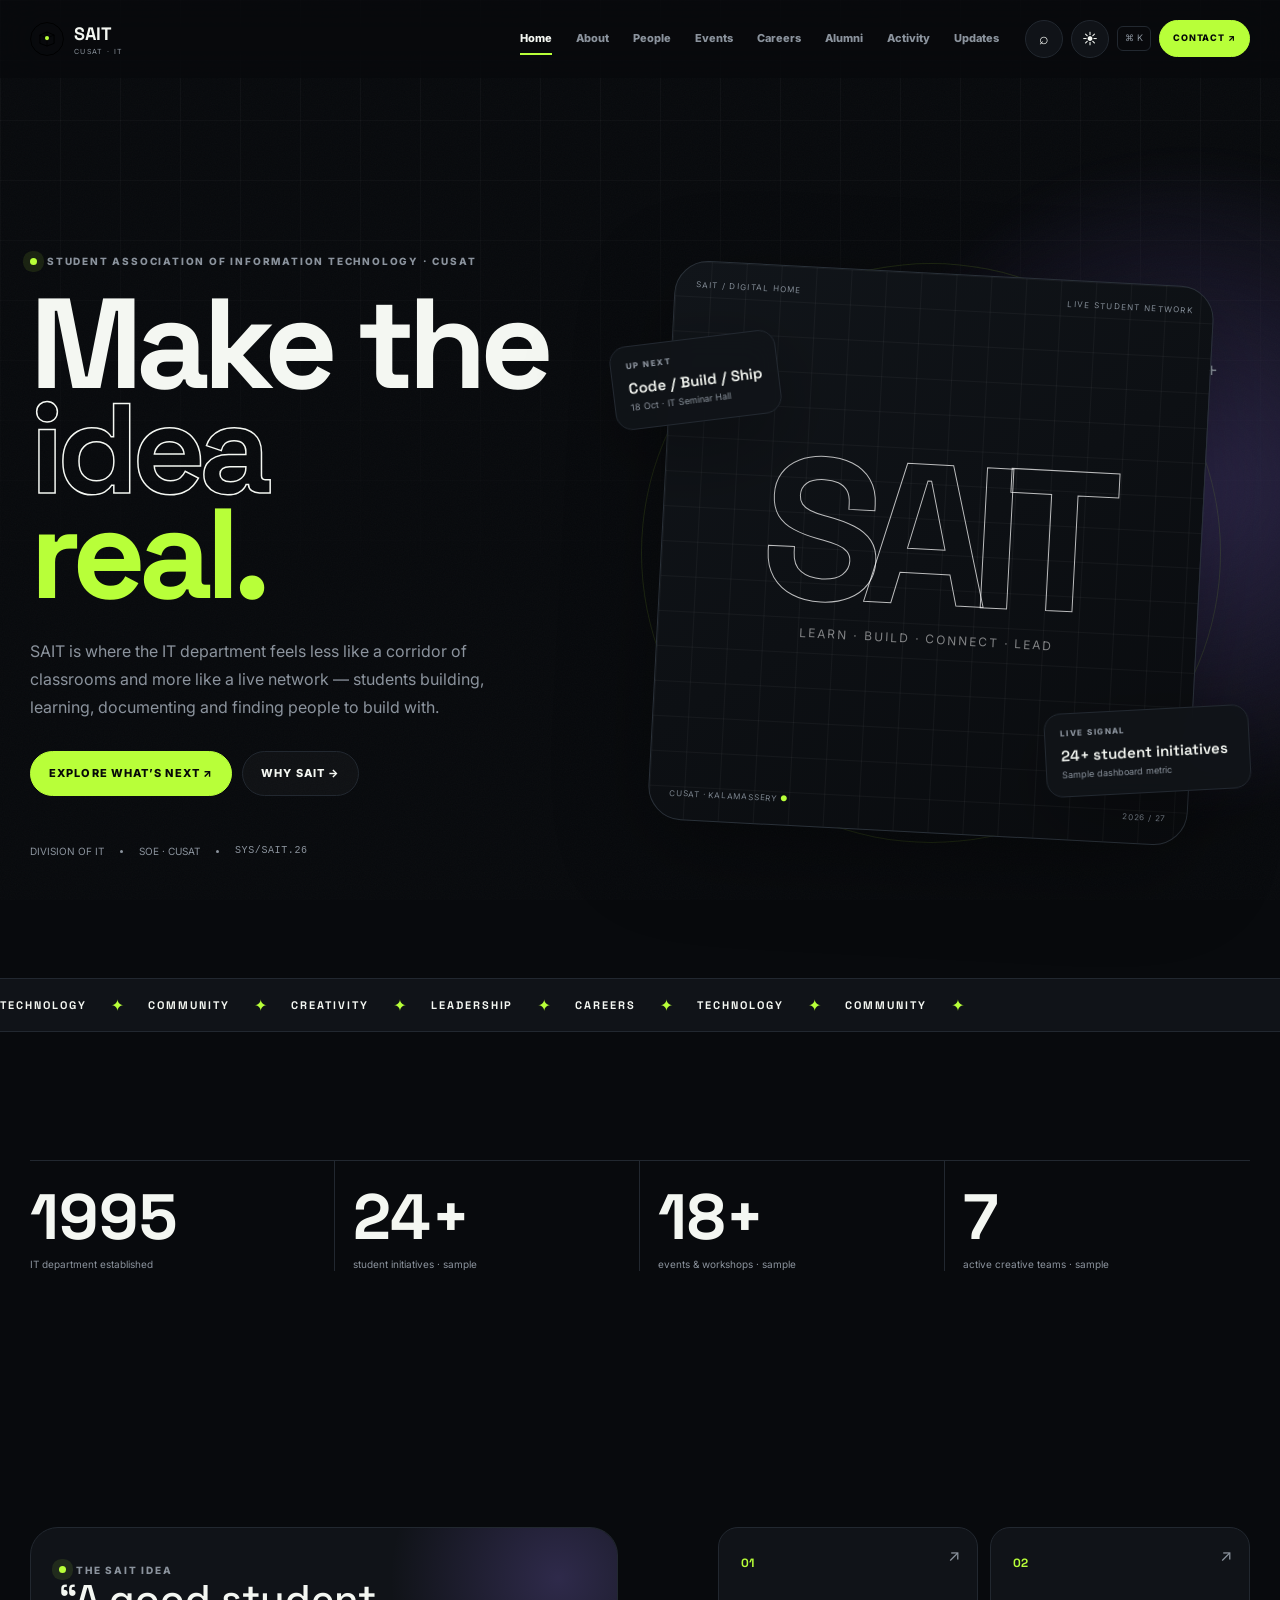
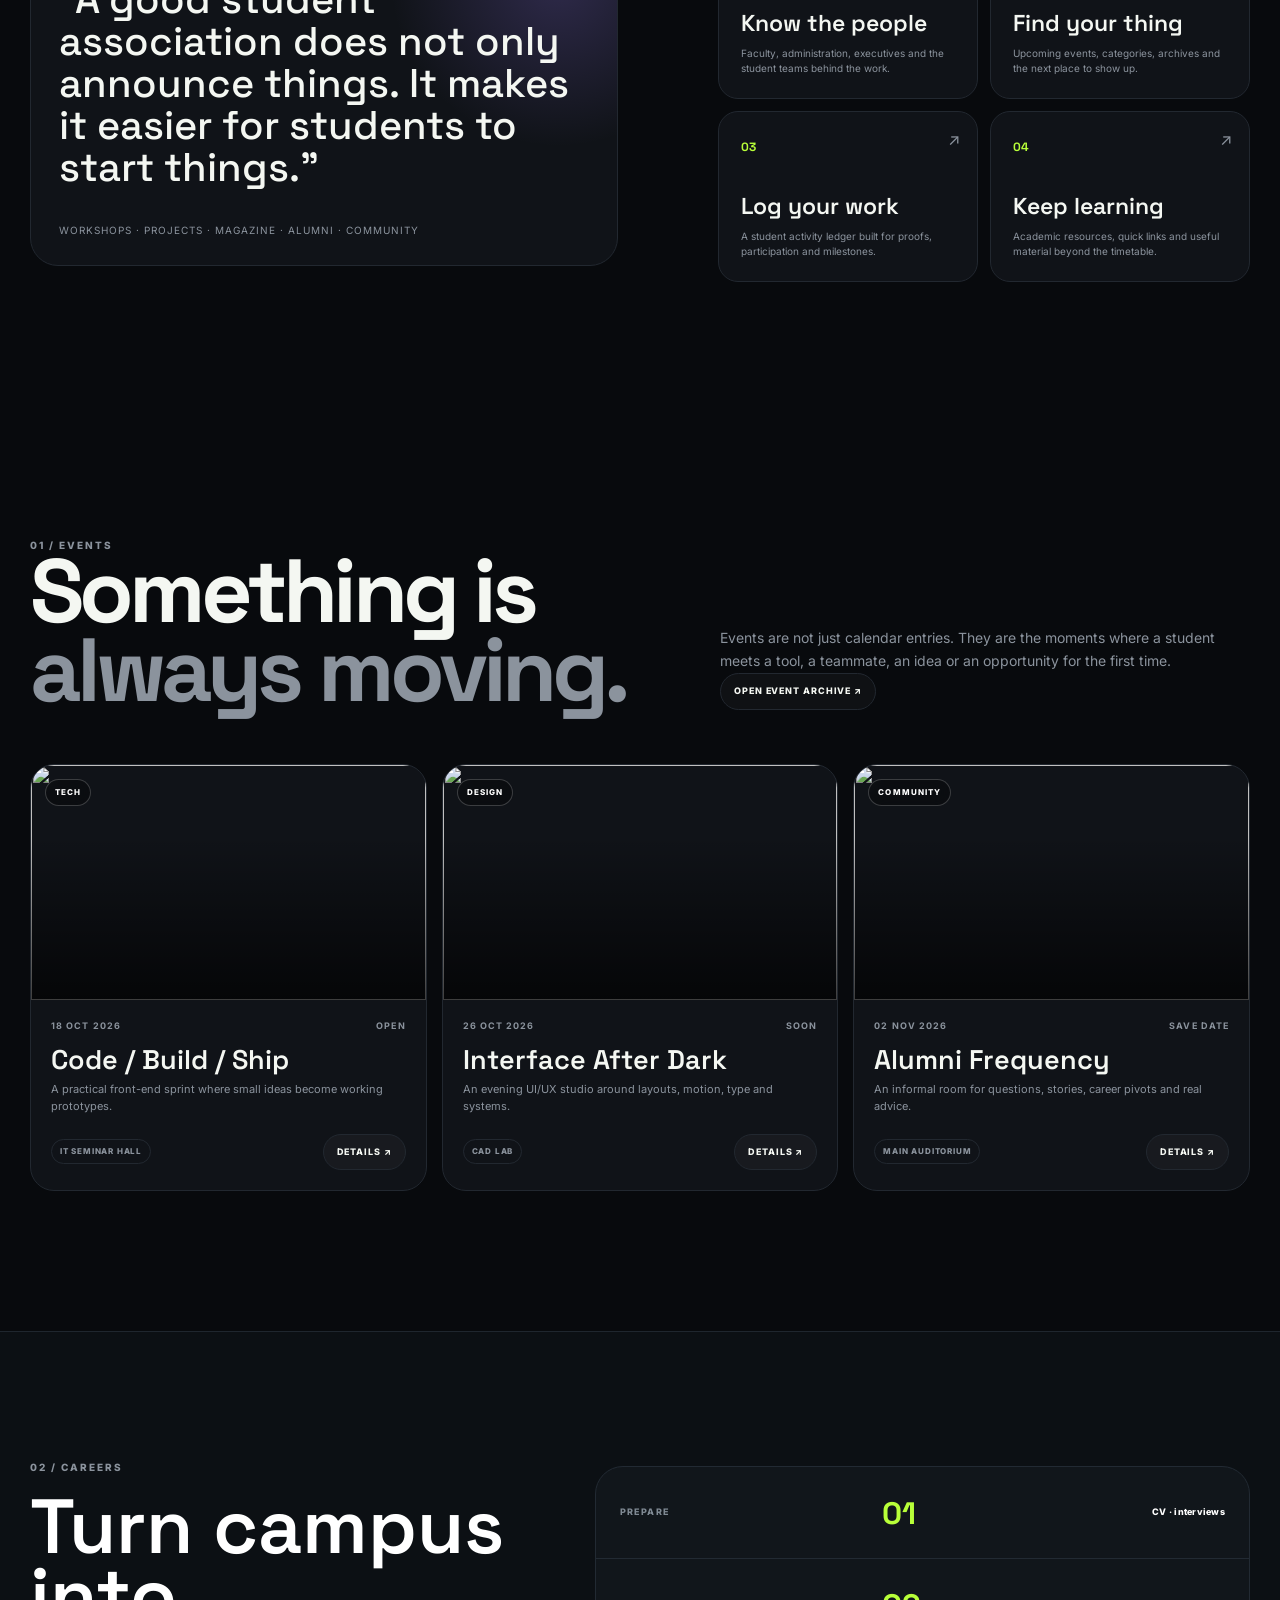
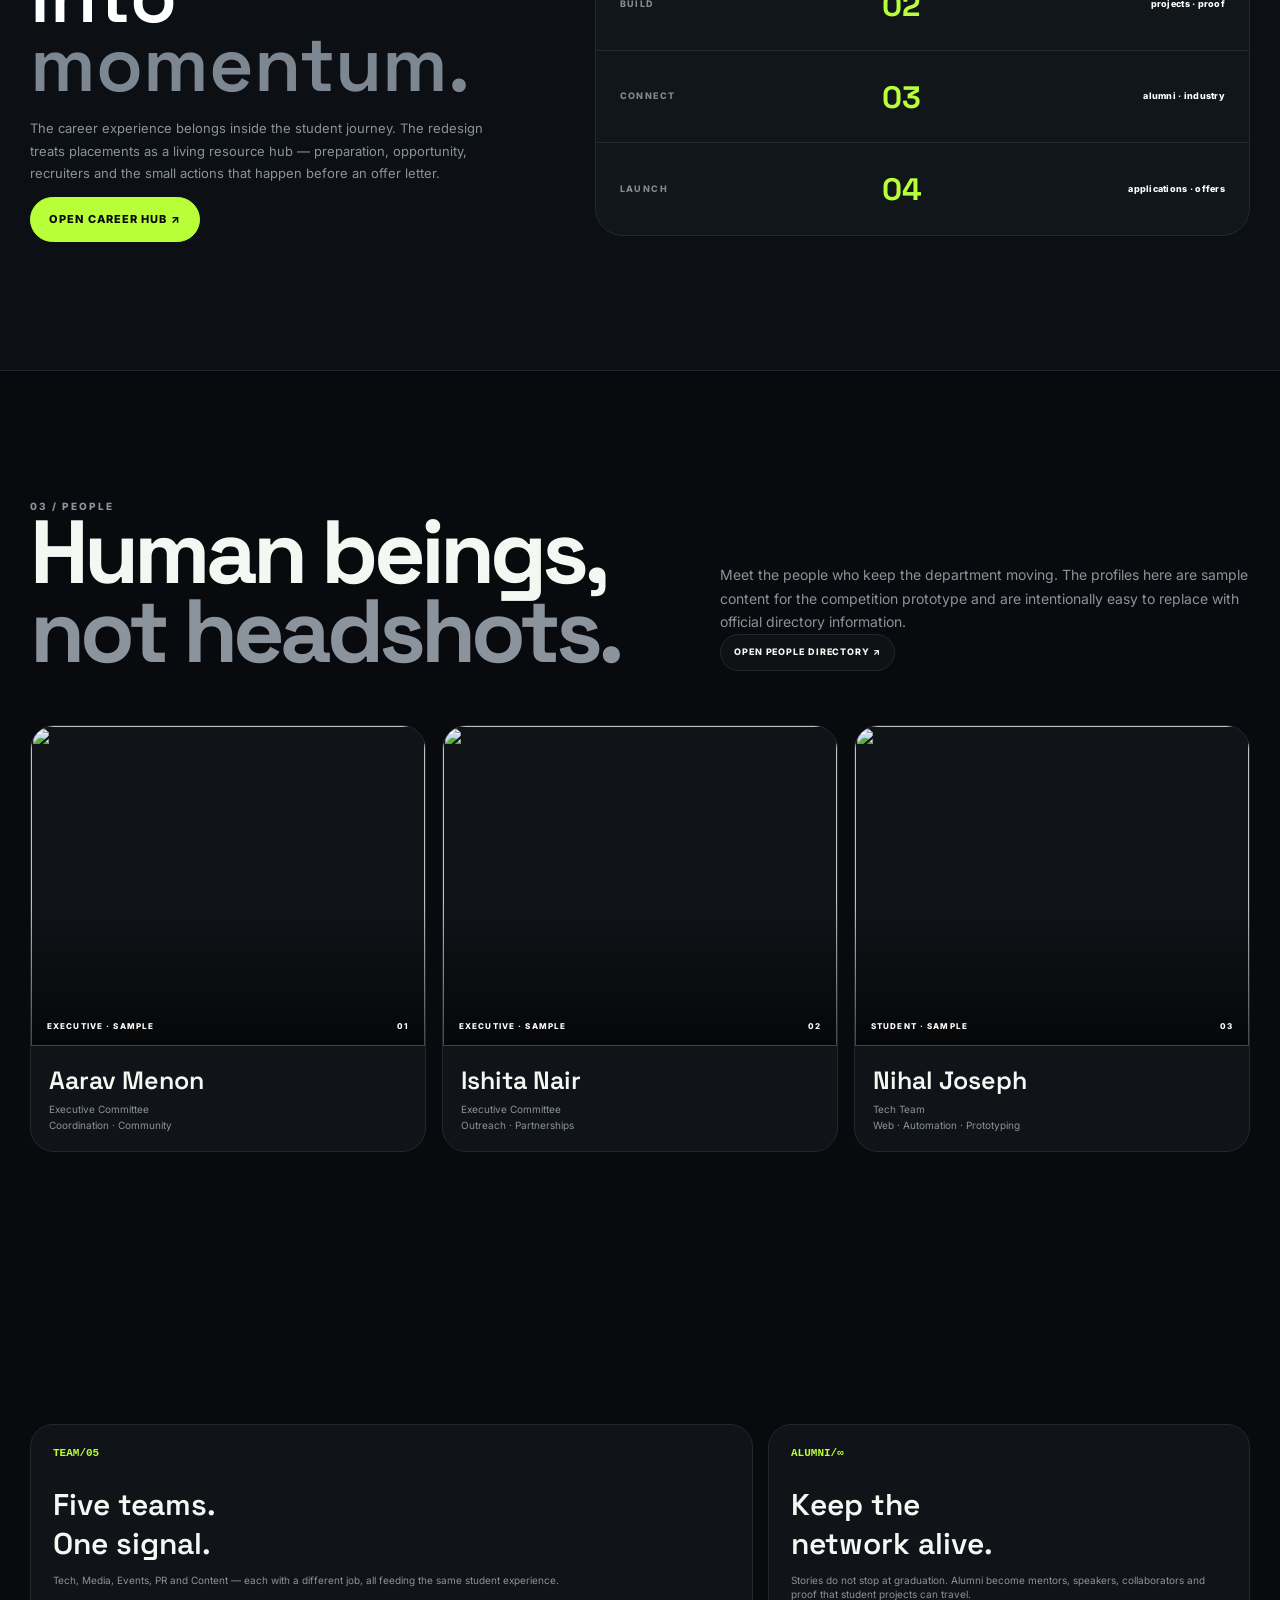
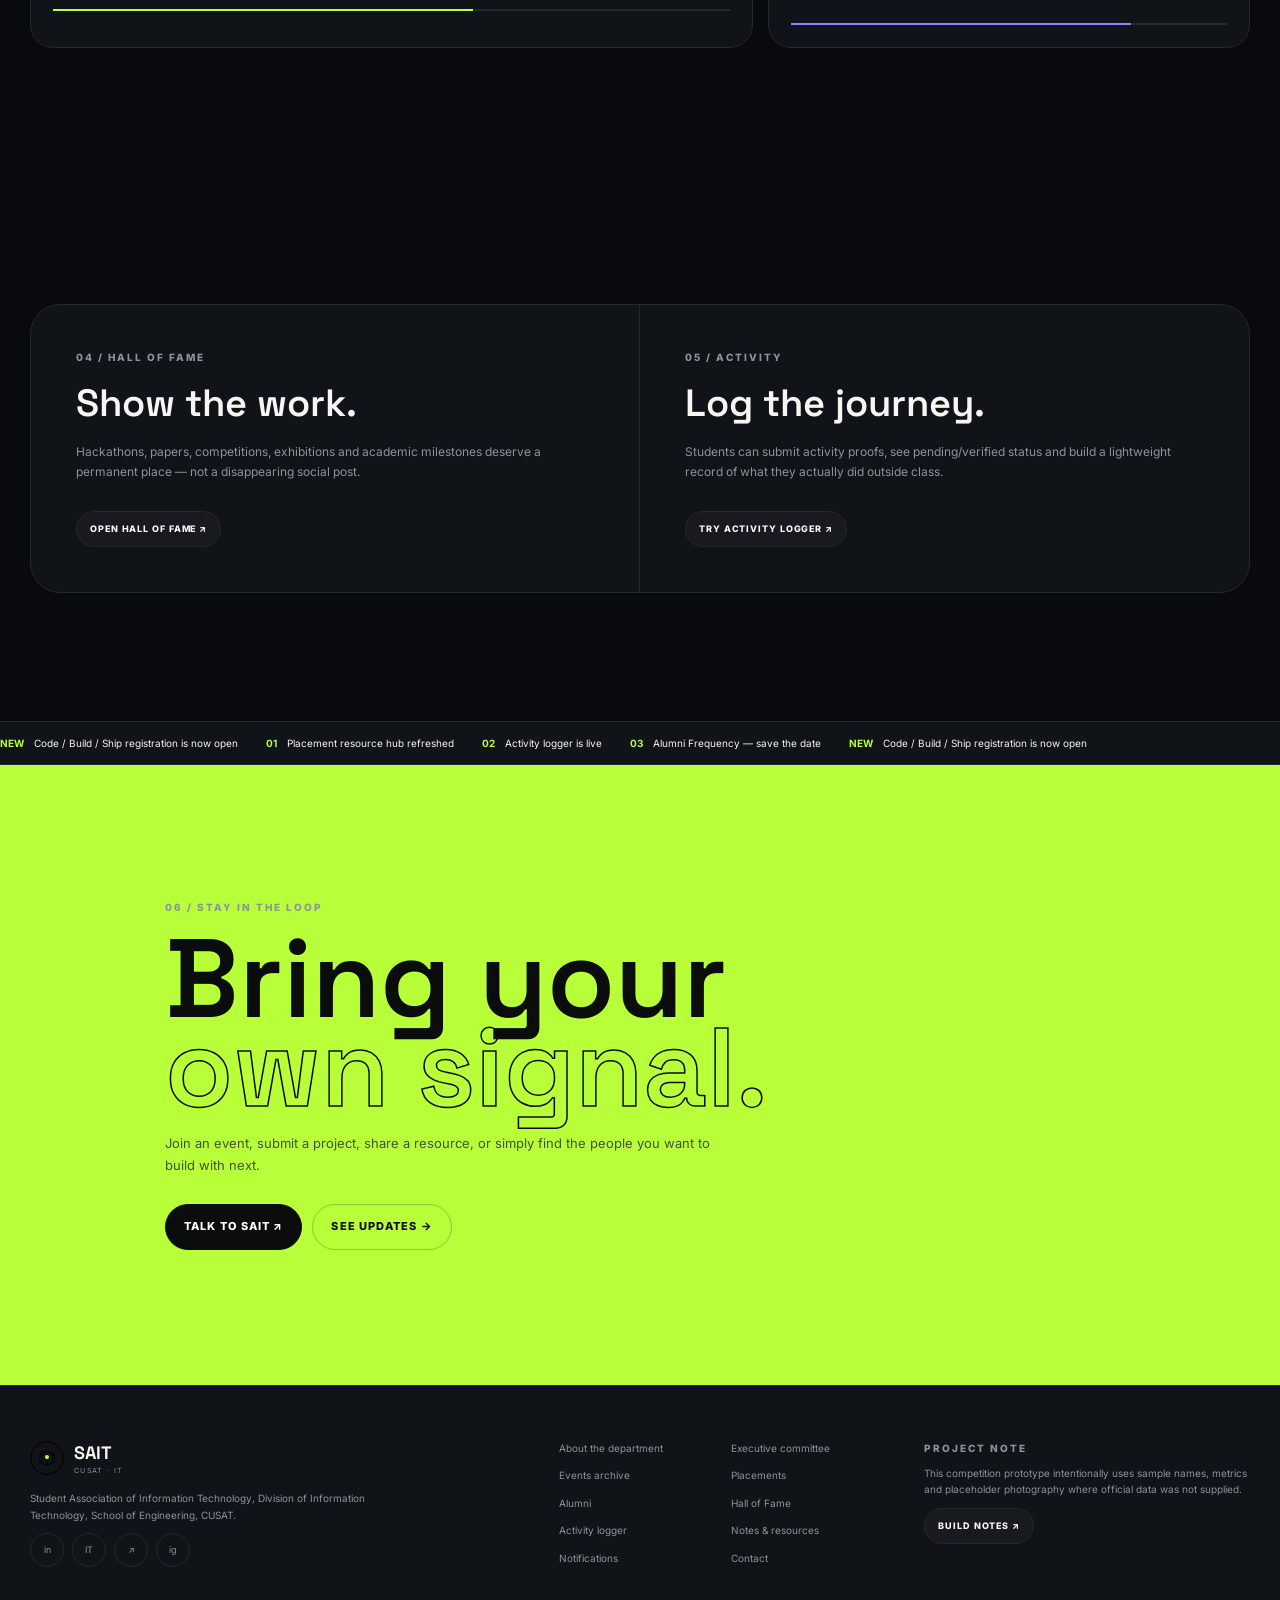
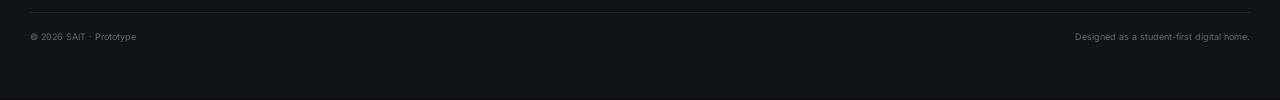
==== commit 9d5f6748: "Build complete futuristic SAIT multi-page redesign" ====
--- a/index.html
+++ b/index.html
@@ -1,298 +1,244 @@
 <!DOCTYPE html>
-<html lang="en" data-theme="dark">
+<html lang="en">
 <head>
-  <meta charset="UTF-8">
-  <meta name="viewport" content="width=device-width, initial-scale=1.0">
-  <meta name="theme-color" content="#0a0c10">
-  <meta name="description" content="SAIT — Student Association of Information Technology, CUSAT. A digital home for students, events, careers, alumni and campus achievements.">
-  <title>SAIT — Build What’s Next</title>
-  <link rel="preconnect" href="https://fonts.googleapis.com">
-  <link rel="preconnect" href="https://fonts.gstatic.com" crossorigin>
-  <link href="https://fonts.googleapis.com/css2?family=DM+Mono:wght@400;500&family=DM+Sans:wght@400;500;600;700&family=Space+Grotesk:wght@500;600;700&display=swap" rel="stylesheet">
-  <link rel="stylesheet" href="style.css">
+<meta charset="utf-8">
+<meta name="viewport" content="width=device-width,initial-scale=1">
+<meta name="theme-color" content="#080a0d">
+<meta name="description" content="SAIT — Student Association of Information Technology, CUSAT.">
+<title>Student-first technology · SAIT</title>
+<link rel="icon" href="assets/favicon.svg">
+<link rel="preconnect" href="https://fonts.googleapis.com">
+<link rel="preconnect" href="https://fonts.gstatic.com" crossorigin>
+<link href="https://fonts.googleapis.com/css2?family=Inter:wght@400;500;600;700;800&family=Space+Grotesk:wght@500;600;700&display=swap" rel="stylesheet">
+<link rel="stylesheet" href="style.css">
 </head>
-<body>
-  <div class="page-progress" id="pageProgress"></div>
-  <div class="cursor-glow" id="cursorGlow"></div>
-  <div class="site-grid" aria-hidden="true"></div>
-
-  <header class="header" id="header">
-    <div class="container nav-shell">
-      <a href="#home" class="logo" aria-label="SAIT home">
-        <span class="logo-ring"><span class="logo-core">S</span></span>
-        <span class="logo-copy"><b>SAIT</b><small>CUSAT · INFORMATION TECHNOLOGY</small></span>
-      </a>
-
-      <nav class="nav" id="primaryNav" aria-label="Primary navigation">
-        <a href="#about">About</a>
-        <a href="#people">People</a>
-        <a href="#events">Events</a>
-        <a href="#careers">Careers</a>
-        <a href="#hall">Hall of Fame</a>
-        <a href="#activity">Activity</a>
-      </nav>
-
-      <div class="nav-tools">
-        <button class="icon-button" id="searchButton" aria-label="Search" title="Search">⌕</button>
-        <button class="icon-button" id="themeButton" aria-label="Toggle theme" title="Toggle theme">☼</button>
-        <a class="small-cta" href="#contact">Join / Connect <span>↗</span></a>
-        <button class="menu-button" id="menuButton" aria-expanded="false" aria-controls="primaryNav" aria-label="Toggle menu"><i></i><i></i></button>
-      </div>
-    </div>
-  </header>
-
-  <main>
-    <section class="hero section" id="home">
-      <div class="container hero-layout">
-        <div class="hero-copy">
-          <div class="status-chip reveal">
-            <span class="status-pulse"></span>
-            <span>STUDENT-LED · TECHNOLOGY · COMMUNITY</span>
-          </div>
-
-          <div class="hero-kicker reveal delay-1">STUDENT ASSOCIATION OF INFORMATION TECHNOLOGY / CUSAT</div>
-          <h1 class="hero-title reveal delay-2">Build what’s<br><span>next.</span></h1>
-          <p class="hero-text reveal delay-3">
-            A digital space for students to discover opportunities, learn together,
-            ship ideas, celebrate achievements and stay in the loop.
-          </p>
-          <div class="hero-actions reveal delay-4">
-            <a href="#events" class="button button-accent">Explore SAIT <span>↗</span></a>
-            <button class="button button-quiet" id="commandHint">Search the site <kbd>⌘K</kbd></button>
-          </div>
-
-          <div class="hero-facts reveal delay-5">
-            <div><b data-counter="1995">0</b><span>Dept. history</span></div>
-            <div><b data-counter="6">0</b><span>Core pathways</span></div>
-            <div><b data-counter="∞">∞</b><span>Ideas in motion</span></div>
-          </div>
+<body data-page="home">
+<div class="noise"></div><div class="grid-bg"></div>
+
+<header class="site-header">
+  <nav class="nav container">
+    <a class="brand" href="index.html" aria-label="SAIT home">
+      <img src="assets/logo.svg" alt="SAIT">
+      <span class="brand-text"><strong>SAIT</strong><small>CUSAT · IT</small></span>
+    </a>
+    <div class="nav-links">
+      <a data-page="home" href="index.html">Home</a>
+      <a data-page="about" href="about.html">About</a>
+      <a data-page="people" href="people.html">People</a>
+      <a data-page="events" href="events.html">Events</a>
+      <a data-page="placements" href="placements.html">Careers</a>
+      <a data-page="alumni" href="alumni.html">Alumni</a>
+      <a data-page="activity" href="activity.html">Activity</a>
+      <a data-page="more" href="notifications.html">Updates</a>
+    </div>
+    <div class="nav-actions">
+      <button class="icon-btn" data-command-open title="Search">⌕</button>
+      <button class="icon-btn theme-icon" data-theme-toggle title="Theme">☀</button>
+      <span class="command-hint">⌘ K</span>
+      <a class="btn small primary" href="contact.html">Contact ↗</a>
+      <button class="menu-btn" aria-label="Open menu" aria-expanded="false"><span></span><span></span></button>
+    </div>
+  </nav>
+</header>
+
+<main class="page-top">
+
+<section class="hero">
+  <div class="container hero-wrap">
+    <div class="hero-copy reveal">
+      <div class="eyebrow"><span class="dot"></span> Student Association of Information Technology · CUSAT</div>
+      <h1 class="display hero-title">Make the<br><span class="outline">idea</span><br><span class="lime">real.</span></h1>
+      <p class="hero-sub">SAIT is where the IT department feels less like a corridor of classrooms and more like a live network — students building, learning, documenting and finding people to build with.</p>
+      <div class="hero-actions">
+        <a class="btn primary" href="events.html">Explore what’s next ↗</a>
+        <a class="btn ghost" href="about.html">Why SAIT →</a>
+      </div>
+      <div class="hero-meta">
+        <span>DIVISION OF IT</span><span class="meta-sep"></span><span>SOE · CUSAT</span><span class="meta-sep"></span><span class="mono">SYS/SAIT.26</span>
+      </div>
+    </div>
+
+    <div class="hero-stage reveal delay-1">
+      <div class="halo"></div>
+      <div class="hero-device" data-tilt>
+        <div class="device-grid"></div>
+        <div class="device-top"><span>SAIT / DIGITAL HOME</span><span>LIVE STUDENT NETWORK</span></div>
+        <div class="device-center">
+          <div class="device-big">SAIT</div>
+          <div class="device-caption">Learn · Build · Connect · Lead</div>
         </div>
-
-        <div class="hero-stage reveal delay-2" aria-label="Interactive SAIT visual">
-          <div class="hero-orbit orbit-a"></div>
-          <div class="hero-orbit orbit-b"></div>
-          <div class="hero-orbit orbit-c"></div>
-          <div class="hero-core">
-            <div class="core-top"><span>SAIT / 26</span><span class="live">● LIVE</span></div>
-            <div class="core-word">SAIT</div>
-            <div class="core-line"></div>
-            <div class="core-message">Learn loud.<br>Build together.</div>
-            <div class="core-bottom"><span>DIVISION OF INFORMATION TECHNOLOGY<br>SOE · CUSAT</span><span class="core-arrow">↗</span></div>
-          </div>
-          <div class="stage-badge badge-a"><span>01</span><b>DISCOVER</b><small>Events · Notes · People</small></div>
-          <div class="stage-badge badge-b"><span>02</span><b>BUILD</b><small>Projects · Activities</small></div>
-          <div class="stage-badge badge-c"><span>03</span><b>LAUNCH</b><small>Careers · Community</small></div>
-          <div class="stage-plus plus-a">+</div><div class="stage-plus plus-b">+</div>
-        </div>
-      </div>
-
-      <div class="container hero-bottom-row reveal delay-5">
-        <span>SCROLL TO EXPLORE</span>
-        <div class="hero-line"></div>
-        <span>001 → 010</span>
-      </div>
-    </section>
-
-    <section class="ticker" aria-hidden="true">
-      <div class="ticker-track">
-        <span>TECHNOLOGY</span><i>✦</i><span>CREATIVITY</span><i>✦</i><span>COMMUNITY</span><i>✦</i><span>LEADERSHIP</span><i>✦</i><span>CAREERS</span><i>✦</i><span>TECHNOLOGY</span><i>✦</i><span>CREATIVITY</span><i>✦</i><span>COMMUNITY</span><i>✦</i>
-      </div>
-    </section>
-
-    <section class="section about-section" id="about">
-      <div class="container">
-        <div class="section-heading split-heading reveal">
-          <div><span class="eyebrow">01 / ABOUT</span><h2>The student layer<br><em>of IT at CUSAT.</em></h2></div>
-          <p>Designed around the way students actually use a campus website: scan, discover, act, return.</p>
-        </div>
-
-        <div class="about-grid">
-          <article class="about-story glass-card reveal">
-            <span class="card-index">A / STORY</span>
-            <h3>From a student association to a digital campus layer.</h3>
-            <p>
-              The current SAIT site describes the IT Department as a hub for innovation and notes that
-              SAIT supports students through workshops, magazines and technical projects. This redesign
-              turns those same ideas into a clearer, more useful digital experience.
-            </p>
-            <div class="story-foot"><span>Founded / 1995</span><a href="#people">Meet the people ↗</a></div>
-          </article>
-
-          <div class="principles reveal">
-            <div class="principle"><span>01</span><div><h4>Vision</h4><p>Make technology feel accessible, social and worth exploring.</p></div></div>
-            <div class="principle"><span>02</span><div><h4>Mission</h4><p>Turn student curiosity into skills, projects, participation and opportunity.</p></div></div>
-            <div class="principle"><span>03</span><div><h4>Design rule</h4><p>Less hunting. More doing. Every important path is one interaction away.</p></div></div>
-          </div>
-        </div>
-
-        <div class="resource-row reveal">
-          <span class="resource-label">QUICK ACADEMIC ACCESS</span>
-          <a href="#activity">Notes <b>↗</b></a>
-          <a href="#careers">Placement Hub <b>↗</b></a>
-          <a href="#events">Events Calendar <b>↗</b></a>
-          <a href="#notifications">Announcements <b>↗</b></a>
-        </div>
-      </div>
-    </section>
-
-    <section class="section people-section" id="people">
-      <div class="container">
-        <div class="section-heading split-heading reveal">
-          <div><span class="eyebrow">02 / ASSOCIATION & PEOPLE</span><h2>People make<br><em>the signal.</em></h2></div>
-          <div class="heading-controls"><button class="filter-tab active" data-team-filter="all">All</button><button class="filter-tab" data-team-filter="tech">Tech</button><button class="filter-tab" data-team-filter="media">Media</button><button class="filter-tab" data-team-filter="events">Events</button><button class="filter-tab" data-team-filter="pr">PR</button></div>
-        </div>
-
-        <div class="people-grid" id="peopleGrid">
-          <article class="person-card reveal" data-team="tech"><div class="person-avatar avatar-dark"><span>TC</span><small>TECH</small></div><div class="person-meta"><span>01 / CORE TEAM</span><h3>Technical Collective</h3><p>Development · AI · Cybersecurity</p></div><button class="person-open" data-person="Technical Collective">View profile ↗</button></article>
-          <article class="person-card reveal" data-team="media"><div class="person-avatar avatar-lime"><span>MD</span><small>MEDIA</small></div><div class="person-meta"><span>02 / CORE TEAM</span><h3>Media Studio</h3><p>Design · Video · Visual systems</p></div><button class="person-open" data-person="Media Studio">View profile ↗</button></article>
-          <article class="person-card reveal" data-team="events"><div class="person-avatar avatar-violet"><span>EV</span><small>EVENTS</small></div><div class="person-meta"><span>03 / CORE TEAM</span><h3>Events Unit</h3><p>Workshops · Hackathons · Community</p></div><button class="person-open" data-person="Events Unit">View profile ↗</button></article>
-          <article class="person-card reveal" data-team="pr"><div class="person-avatar avatar-silver"><span>PR</span><small>PR</small></div><div class="person-meta"><span>04 / CORE TEAM</span><h3>Public Relations</h3><p>Outreach · Partnerships · Campus</p></div><button class="person-open" data-person="Public Relations">View profile ↗</button></article>
-        </div>
-      </div>
-    </section>
-
-    <section class="section events-section" id="events">
-      <div class="container">
-        <div class="section-heading split-heading reveal">
-          <div><span class="eyebrow">03 / EVENTS & ACTIVITIES</span><h2>What’s<br><em>happening.</em></h2></div>
-          <div class="event-filters"><button class="filter-tab active" data-event-filter="all">All</button><button class="filter-tab" data-event-filter="tech">Tech</button><button class="filter-tab" data-event-filter="creative">Creative</button><button class="filter-tab" data-event-filter="community">Community</button></div>
-        </div>
-
-        <div class="events-layout">
-          <article class="event-feature reveal" data-event-category="tech">
-            <div class="event-visual visual-tech"><span>FLAGSHIP / 01</span><strong>⌘</strong><small>Hands-on technology experiences</small></div>
-            <div class="event-info"><div><span>TECHNICAL WORKSHOP</span><h3>From concept<br>to prototype.</h3></div><p>Build-first sessions where students experiment with tools, ideas and real-world workflows.</p><button class="text-button event-open" data-event-name="Technical Workshop">View event ↗</button></div>
-          </article>
-          <div class="event-stack">
-            <article class="event-mini reveal" data-event-category="creative"><div class="mini-date"><b>02</b><span>CREATIVE</span></div><div><h3>Design systems<br>for campus.</h3><p>Creative sessions, showcases and collaborative experiments.</p></div><button class="circle-button event-open" data-event-name="Design Systems for Campus">↗</button></article>
-            <article class="event-mini reveal" data-event-category="community"><div class="mini-date"><b>03</b><span>COMMUNITY</span></div><div><h3>Meet. Share.<br>Build.</h3><p>Student-led community moments and peer learning.</p></div><button class="circle-button event-open" data-event-name="Meet Share Build">↗</button></article>
-            <article class="event-mini reveal" data-event-category="tech"><div class="mini-date"><b>04</b><span>ARCHIVE</span></div><div><h3>Past events,<br>one place.</h3><p>Browse the SAIT event archive by category and year.</p></div><button class="circle-button event-open" data-event-name="Event Archive">↗</button></article>
-          </div>
-        </div>
-      </div>
-    </section>
-
-    <section class="section career-section" id="careers">
-      <div class="container">
-        <div class="career-head reveal"><span class="eyebrow">04 / PLACEMENTS & CAREERS</span><h2>Move from<br><em>campus → industry.</em></h2><p>Mock metrics below are intentionally presentation data for the prototype. Replace them with official placement figures before final submission.</p></div>
-
-        <div class="metrics-grid">
-          <div class="metric-card reveal"><span>PLACEMENT RATE*</span><strong data-counter="92">0</strong><small>% prototype highlight</small></div>
-          <div class="metric-card reveal"><span>HIRING PARTNERS*</span><strong data-counter="34">0</strong><small>companies / sample</small></div>
-          <div class="metric-card reveal"><span>CAREER PATHS</span><strong data-counter="12">0</strong><small>roles / sample set</small></div>
-          <div class="metric-card reveal"><span>ALUMNI NETWORK</span><strong data-counter="1000">0</strong><small>+ / sample count</small></div>
-        </div>
-
-        <div class="career-panel reveal">
-          <div class="panel-label">CAREER PATHWAYS</div>
-          <div class="career-list">
-            <div><span>SOFTWARE</span><strong>01</strong><p>Development · Full stack · Systems</p><b>↗</b></div>
-            <div><span>AI / DATA</span><strong>02</strong><p>ML · Analytics · Research</p><b>↗</b></div>
-            <div><span>SECURITY</span><strong>03</strong><p>Cybersecurity · Networks · Cloud</p><b>↗</b></div>
-            <div><span>DESIGN / PRODUCT</span><strong>04</strong><p>UX · Product · Strategy</p><b>↗</b></div>
-          </div>
-        </div>
-      </div>
-    </section>
-
-    <section class="section alumni-section" id="alumni">
-      <div class="container">
-        <div class="section-heading split-heading reveal"><div><span class="eyebrow">05 / ALUMNI</span><h2>Past the<br><em>campus edge.</em></h2></div><p>Spotlight profiles are prototype content. Replace with verified alumni data, graduation batch and achievements.</p></div>
-        <div class="alumni-carousel" id="alumniCarousel">
-          <article class="alumni-card reveal"><div class="alumni-top"><span>CLASS OF 2015</span><span>01 / 03</span></div><div class="alumni-monogram">AK</div><h3>Alumni Spotlight</h3><p>Product · Engineering · Entrepreneurship</p><footer><span>Technology leadership</span><button class="text-button">Read story ↗</button></footer></article>
-          <article class="alumni-card reveal"><div class="alumni-top"><span>CLASS OF 2018</span><span>02 / 03</span></div><div class="alumni-monogram lime">RM</div><h3>Alumni Spotlight</h3><p>AI · Data · Research</p><footer><span>Research & innovation</span><button class="text-button">Read story ↗</button></footer></article>
-          <article class="alumni-card reveal"><div class="alumni-top"><span>CLASS OF 2021</span><span>03 / 03</span></div><div class="alumni-monogram violet">NS</div><h3>Alumni Spotlight</h3><p>Design · Product · Startups</p><footer><span>Product & design</span><button class="text-button">Read story ↗</button></footer></article>
-        </div>
-      </div>
-    </section>
-
-    <section class="section hall-section" id="hall">
-      <div class="container">
-        <div class="section-heading split-heading reveal"><div><span class="eyebrow">06 / ACHIEVEMENTS & HALL OF FAME</span><h2>Proof that<br><em>ideas travel.</em></h2></div><div class="hall-tabs"><button class="filter-tab active" data-hall-filter="all">All</button><button class="filter-tab" data-hall-filter="hack">Hackathons</button><button class="filter-tab" data-hall-filter="academic">Academic</button><button class="filter-tab" data-hall-filter="paper">Papers</button></div></div>
-        <div class="hall-grid" id="hallGrid">
-          <article class="hall-card reveal" data-hall-category="hack"><span>HACK / 2026</span><strong>01</strong><h3>Campus Build Sprint</h3><p>Prototype achievement · sample entry</p><footer><span>Team of 3</span><b>↗</b></footer></article>
-          <article class="hall-card reveal" data-hall-category="academic"><span>ACADEMIC / 2025</span><strong>02</strong><h3>Research Showcase</h3><p>Academic achievement · sample entry</p><footer><span>Department event</span><b>↗</b></footer></article>
-          <article class="hall-card reveal" data-hall-category="paper"><span>PAPER / 2025</span><strong>03</strong><h3>Student Research Note</h3><p>Publication highlight · sample entry</p><footer><span>Peer-reviewed</span><b>↗</b></footer></article>
-          <article class="hall-card reveal" data-hall-category="hack"><span>TECH / 2024</span><strong>04</strong><h3>Open Innovation Prize</h3><p>Competition achievement · sample entry</p><footer><span>Open category</span><b>↗</b></footer></article>
-        </div>
-      </div>
-    </section>
-
-    <section class="section activity-section" id="activity">
-      <div class="container">
-        <div class="section-heading split-heading reveal"><div><span class="eyebrow">07 / STUDENT ACTIVITY LOGGER</span><h2>Turn activity<br><em>into proof.</em></h2></div><p>Designed as the central student utility: submit activities, attach proof links, track verification and surface participation.</p></div>
-
-        <div class="activity-shell">
-          <form class="activity-form glass-card reveal" id="activityForm">
-            <div class="form-head"><span>NEW ACTIVITY</span><small>LOCAL DEMO · SAVES IN BROWSER</small></div>
-            <label>Student name<input required id="studentName" name="studentName" placeholder="Your name"></label>
-            <div class="form-row"><label>Category<select id="activityCategory" name="category"><option>Technical</option><option>Academic</option><option>Community</option><option>Creative</option></select></label><label>Date<input required id="activityDate" name="date" type="date"></label></div>
-            <label>Activity title<input required id="activityTitle" name="title" placeholder="e.g. Hackathon, workshop, paper presentation"></label>
-            <label>Proof link<input id="proofLink" name="proof" type="url" placeholder="https://..."></label>
-            <label>Notes<textarea id="activityNotes" name="notes" rows="4" placeholder="What did you do? What was the outcome?"></textarea></label>
-            <button class="button button-accent" type="submit">Submit activity <span>↗</span></button>
-          </form>
-
-          <div class="activity-dashboard reveal">
-            <div class="dashboard-top"><div><span>MY DASHBOARD</span><strong id="activityCount">0</strong><small>submitted activities</small></div><div class="progress-ring"><svg viewBox="0 0 120 120"><circle cx="60" cy="60" r="49" class="ring-bg"></circle><circle cx="60" cy="60" r="49" class="ring-progress" id="ringProgress"></circle></svg><b id="progressValue">0%</b></div></div>
-            <div class="activity-feed" id="activityFeed"><div class="empty-feed" id="emptyFeed"><span>✦</span><p>Your submitted activities will appear here.</p></div></div>
-            <div class="leaderboard"><div><span>COMMUNITY SIGNAL</span><b>Participation board</b></div><ol><li><span>01 · Student A</span><b>18</b></li><li><span>02 · Student B</span><b>15</b></li><li><span>03 · Student C</span><b>12</b></li></ol></div>
-          </div>
-        </div>
-      </div>
-    </section>
-
-    <section class="section notifications-section" id="notifications">
-      <div class="container notification-layout">
-        <div class="notification-copy reveal"><span class="eyebrow">08 / NOTIFICATIONS</span><h2>Never miss<br><em>the signal.</em></h2><p>Announcements, deadline reminders, event updates and department notices in one focused feed.</p><button class="button button-accent" id="notifyButton">Open notification center <span>↗</span></button></div>
-        <div class="notification-list reveal">
-          <article><span class="notice-type urgent">DEADLINE</span><div><h3>Website redesign submission</h3><p>Prototype reminder · sample notification</p></div><time>NOW</time></article>
-          <article><span class="notice-type">EVENT</span><div><h3>Technical workshop registration</h3><p>Seats open · sample notification</p></div><time>2H</time></article>
-          <article><span class="notice-type">ACADEMIC</span><div><h3>Notes & resources updated</h3><p>Module files added · sample notification</p></div><time>1D</time></article>
-        </div>
-      </div>
-    </section>
-
-    <section class="section contact-section" id="contact">
-      <div class="container contact-grid">
-        <div class="contact-intro reveal"><span class="eyebrow">09 / CONTACT & CONNECT</span><h2>Make the next<br><em>move.</em></h2><p>Have a question, a collaboration idea or an event proposal? Use the prototype form below.</p><div class="contact-meta"><div><span>LOCATION</span><b>Division of Information Technology<br>SOE · CUSAT</b></div><div><span>SOCIAL</span><b>@sait.cusat<br>Campus community / 2026</b></div></div></div>
-        <form class="contact-form glass-card reveal" id="contactForm"><label>Name<input required placeholder="Your name"></label><label>Email<input required type="email" placeholder="you@example.com"></label><label>Message<textarea required rows="7" placeholder="Tell SAIT what you're thinking..."></textarea></label><button class="button button-light" type="submit">Send message <span>↗</span></button><p class="form-success" id="contactSuccess" hidden>Thanks — this prototype captured your message locally.</p></form>
-      </div>
-    </section>
-
-    <section class="final-cta">
-      <div class="container final-cta-inner reveal"><span class="eyebrow">10 / ENDLESS POSSIBILITY</span><h2>Build what’s next.<br><em>Together.</em></h2><a href="#home" class="button button-dark">Back to top ↑</a></div>
-    </section>
-  </main>
-
-  <footer class="footer">
-    <div class="container footer-top"><div><a href="#home" class="logo"><span class="logo-ring"><span class="logo-core">S</span></span><span class="logo-copy"><b>SAIT</b><small>CUSAT · INFORMATION TECHNOLOGY</small></span></a><p>Student Association of Information Technology<br>Division of Information Technology, SOE, CUSAT</p></div><div class="footer-nav"><a href="#about">About</a><a href="#events">Events</a><a href="#careers">Careers</a><a href="#activity">Activity</a><a href="#contact">Contact</a></div></div>
-    <div class="container footer-bottom"><span>© 2026 SAIT · Prototype redesign</span><span>Built with HTML · CSS · JavaScript</span></div>
-  </footer>
-
-  <div class="modal-layer" id="modalLayer" aria-hidden="true">
-    <div class="modal-backdrop" data-close-modal></div>
-    <div class="modal-window" role="dialog" aria-modal="true" aria-labelledby="modalHeading">
-      <button class="modal-x" data-close-modal aria-label="Close">×</button>
-      <span class="eyebrow">INTERACTIVE PREVIEW</span>
-      <h2 id="modalHeading">Event details</h2>
-      <p id="modalBody">This interactive card is ready to be connected to your real SAIT content.</p>
-      <div class="modal-rule"></div>
-      <a class="button button-accent" href="#contact" data-close-modal>Get updates <span>↗</span></a>
-    </div>
-  </div>
-
-  <div class="command-layer" id="commandLayer" aria-hidden="true">
-    <div class="command-backdrop" data-close-command></div>
-    <div class="command-box" role="dialog" aria-modal="true" aria-label="Site search">
-      <div class="command-search"><span>⌕</span><input id="commandInput" autocomplete="off" placeholder="Search SAIT sections, tools or pages..."><kbd>ESC</kbd></div>
-      <div class="command-results" id="commandResults"></div>
-      <div class="command-foot"><span>↑↓ Navigate</span><span>Enter Open</span><span>Esc Close</span></div>
-    </div>
-  </div>
-
-  <div class="toast" id="toast" role="status" aria-live="polite"></div>
-
-  <script src="script.js"></script>
-</body>
-</html>
+        <div class="device-bottom"><span>CUSAT · KALAMASSERY <b>●</b></span><span>2026 / 27</span></div>
+      </div>
+      <div class="float-card one"><span class="label">UP NEXT</span><strong>Code / Build / Ship</strong><small>18 Oct · IT Seminar Hall</small></div>
+      <div class="float-card two"><span class="label">LIVE SIGNAL</span><strong>24+ student initiatives</strong><small>Sample dashboard metric</small></div>
+      <div class="cross a">+</div><div class="cross b">+</div>
+    </div>
+  </div>
+</section>
+
+<div class="marquee"><div class="marquee-track"><span>TECHNOLOGY</span><b>✦</b><span>COMMUNITY</span><b>✦</b><span>CREATIVITY</span><b>✦</b><span>LEADERSHIP</span><b>✦</b><span>CAREERS</span><b>✦</b><span>TECHNOLOGY</span><b>✦</b><span>COMMUNITY</span><b>✦</b></div></div>
+
+<section class="section">
+  <div class="container">
+    <div class="stat-strip reveal">
+      <div class="stat"><div class="stat-value" data-counter="1995">0</div><div class="stat-label">IT department established</div></div>
+      <div class="stat"><div class="stat-value" data-counter="24" data-suffix="+">0</div><div class="stat-label">student initiatives · sample</div></div>
+      <div class="stat"><div class="stat-value" data-counter="18" data-suffix="+">0</div><div class="stat-label">events & workshops · sample</div></div>
+      <div class="stat"><div class="stat-value" data-counter="7">0</div><div class="stat-label">active creative teams · sample</div></div>
+    </div>
+  </div>
+</section>
+
+<section class="section">
+  <div class="container story-grid">
+    <div class="story-card reveal">
+      <div class="eyebrow"><span class="dot"></span> THE SAIT IDEA</div>
+      <div class="big-quote">“A good student association does not only announce things. It makes it easier for students to start things.”</div>
+      <div class="sig">WORKSHOPS · PROJECTS · MAGAZINE · ALUMNI · COMMUNITY</div>
+    </div>
+    <div class="signal-grid reveal delay-1">
+      <a class="signal" href="about.html"><b>01</b><h3>Know the people</h3><p>Faculty, administration, executives and the student teams behind the work.</p></a>
+      <a class="signal" href="events.html"><b>02</b><h3>Find your thing</h3><p>Upcoming events, categories, archives and the next place to show up.</p></a>
+      <a class="signal" href="activity.html"><b>03</b><h3>Log your work</h3><p>A student activity ledger built for proofs, participation and milestones.</p></a>
+      <a class="signal" href="notes.html"><b>04</b><h3>Keep learning</h3><p>Academic resources, quick links and useful material beyond the timetable.</p></a>
+    </div>
+  </div>
+</section>
+
+<section class="section" id="events">
+  <div class="container">
+    <div class="section-head reveal">
+      <div><div class="kicker">01 / EVENTS</div><h2 class="h2">Something is<br><span class="dim">always moving.</span></h2></div>
+      <div class="copy"><p>Events are not just calendar entries. They are the moments where a student meets a tool, a teammate, an idea or an opportunity for the first time.</p><a class="btn small ghost" href="events.html">Open event archive ↗</a></div>
+    </div>
+    <div class="event-rail">
+      <article class="event-card reveal">
+        <div class="event-image"><img src="https://images.unsplash.com/photo-1531482615713-2afd69097998?auto=format&fit=crop&w=1200&q=85" alt="" loading="lazy"><span class="badge">TECH</span></div>
+        <div class="event-info"><div class="event-row"><span>18 OCT 2026</span><span>OPEN</span></div><h3>Code / Build / Ship</h3><p>A practical front-end sprint where small ideas become working prototypes.</p><div class="event-foot"><span class="tag">IT SEMINAR HALL</span><a class="btn small ghost" href="events.html">Details ↗</a></div></div>
+      </article>
+      <article class="event-card reveal delay-1">
+        <div class="event-image"><img src="https://images.unsplash.com/photo-1558655146-d09347e92766?auto=format&fit=crop&w=1000&q=85" alt="" loading="lazy"><span class="badge">DESIGN</span></div>
+        <div class="event-info"><div class="event-row"><span>26 OCT 2026</span><span>SOON</span></div><h3>Interface After Dark</h3><p>An evening UI/UX studio around layouts, motion, type and systems.</p><div class="event-foot"><span class="tag">CAD LAB</span><a class="btn small ghost" href="events.html">Details ↗</a></div></div>
+      </article>
+      <article class="event-card reveal delay-2">
+        <div class="event-image"><img src="https://images.unsplash.com/photo-1517245386807-bb43f82c33c4?auto=format&fit=crop&w=1000&q=85" alt="" loading="lazy"><span class="badge">COMMUNITY</span></div>
+        <div class="event-info"><div class="event-row"><span>02 NOV 2026</span><span>SAVE DATE</span></div><h3>Alumni Frequency</h3><p>An informal room for questions, stories, career pivots and real advice.</p><div class="event-foot"><span class="tag">MAIN AUDITORIUM</span><a class="btn small ghost" href="events.html">Details ↗</a></div></div>
+      </article>
+    </div>
+  </div>
+</section>
+
+<section class="section placement">
+  <div class="container placement-grid">
+    <div class="reveal">
+      <div class="kicker">02 / CAREERS</div>
+      <h2>Turn campus<br>into <span>momentum.</span></h2>
+      <p>The career experience belongs inside the student journey. The redesign treats placements as a living resource hub — preparation, opportunity, recruiters and the small actions that happen before an offer letter.</p>
+      <a class="btn primary" href="placements.html">Open career hub ↗</a>
+    </div>
+    <div class="placement-panel reveal delay-1">
+      <div class="placement-row"><span>PREPARE</span><strong>01</strong><span>CV · interviews</span></div>
+      <div class="placement-row"><span>BUILD</span><strong>02</strong><span>projects · proof</span></div>
+      <div class="placement-row"><span>CONNECT</span><strong>03</strong><span>alumni · industry</span></div>
+      <div class="placement-row"><span>LAUNCH</span><strong>04</strong><span>applications · offers</span></div>
+    </div>
+  </div>
+</section>
+
+<section class="section">
+  <div class="container">
+    <div class="section-head reveal">
+      <div><div class="kicker">03 / PEOPLE</div><h2 class="h2">Human beings,<br><span class="dim">not headshots.</span></h2></div>
+      <div class="copy"><p>Meet the people who keep the department moving. The profiles here are sample content for the competition prototype and are intentionally easy to replace with official directory information.</p><a class="btn small ghost" href="people.html">Open people directory ↗</a></div>
+    </div>
+    <div class="people-grid">
+      <article class="person-card reveal"><div class="person-photo"><img src="https://images.unsplash.com/photo-1560250097-0b93528c311a?auto=format&fit=crop&w=900&q=85" alt="" loading="lazy"><div class="person-label"><span>EXECUTIVE · SAMPLE</span><span>01</span></div></div><div class="person-body"><h3>Aarav Menon</h3><p>Executive Committee<br>Coordination · Community</p></div></article>
+      <article class="person-card reveal delay-1"><div class="person-photo"><img src="https://images.unsplash.com/photo-1573496359142-b8d87734a5a2?auto=format&fit=crop&w=900&q=85" alt="" loading="lazy"><div class="person-label"><span>EXECUTIVE · SAMPLE</span><span>02</span></div></div><div class="person-body"><h3>Ishita Nair</h3><p>Executive Committee<br>Outreach · Partnerships</p></div></article>
+      <article class="person-card reveal delay-2"><div class="person-photo"><img src="https://images.unsplash.com/photo-1500648767791-00dcc994a43e?auto=format&fit=crop&w=900&q=85" alt="" loading="lazy"><div class="person-label"><span>STUDENT · SAMPLE</span><span>03</span></div></div><div class="person-body"><h3>Nihal Joseph</h3><p>Tech Team<br>Web · Automation · Prototyping</p></div></article>
+    </div>
+  </div>
+</section>
+
+<section class="section">
+  <div class="container people-banner">
+    <div class="team-card reveal"><div class="code">TEAM/05</div><h3>Five teams.<br>One signal.</h3><p>Tech, Media, Events, PR and Content — each with a different job, all feeding the same student experience.</p><div class="team-line"><span></span></div></div>
+    <div class="team-card reveal delay-1"><div class="code">ALUMNI/∞</div><h3>Keep the<br>network alive.</h3><p>Stories do not stop at graduation. Alumni become mentors, speakers, collaborators and proof that student projects can travel.</p><div class="team-line"><span style="width:78%;background:var(--violet)"></span></div></div>
+  </div>
+</section>
+
+<section class="section">
+  <div class="container split-banner reveal">
+    <div class="split-block">
+      <div class="kicker">04 / HALL OF FAME</div>
+      <h3>Show the work.</h3>
+      <p>Hackathons, papers, competitions, exhibitions and academic milestones deserve a permanent place — not a disappearing social post.</p>
+      <a class="btn small ghost" href="hall-of-fame.html">Open hall of fame ↗</a>
+    </div>
+    <div class="split-block">
+      <div class="kicker">05 / ACTIVITY</div>
+      <h3>Log the journey.</h3>
+      <p>Students can submit activity proofs, see pending/verified status and build a lightweight record of what they actually did outside class.</p>
+      <a class="btn small ghost" href="activity.html">Try activity logger ↗</a>
+    </div>
+  </div>
+</section>
+
+<div class="notification-ticker">
+  <div class="ticker-track">
+    <div class="ticker-item"><b>NEW</b><span>Code / Build / Ship registration is now open</span></div>
+    <div class="ticker-item"><b>01</b><span>Placement resource hub refreshed</span></div>
+    <div class="ticker-item"><b>02</b><span>Activity logger is live</span></div>
+    <div class="ticker-item"><b>03</b><span>Alumni Frequency — save the date</span></div>
+    <div class="ticker-item"><b>NEW</b><span>Code / Build / Ship registration is now open</span></div>
+  </div>
+</div>
+
+<section class="cta">
+  <div class="container cta-inner reveal">
+    <div class="kicker">06 / STAY IN THE LOOP</div>
+    <h2>Bring your<br><span>own signal.</span></h2>
+    <p>Join an event, submit a project, share a resource, or simply find the people you want to build with next.</p>
+    <div class="cta-actions"><a class="btn dark" href="contact.html">Talk to SAIT ↗</a><a class="btn" href="notifications.html">See updates →</a></div>
+  </div>
+</section>
+</main>
+<footer class="footer">
+  <div class="container footer-grid">
+    <div>
+      <a class="footer-brand" href="index.html"><img src="assets/logo.svg" alt=""><span class="brand-text"><strong>SAIT</strong><small>CUSAT · IT</small></span></a>
+      <p>Student Association of Information Technology, Division of Information Technology, School of Engineering, CUSAT.</p>
+      <div class="footer-socials">
+        <a href="https://in.linkedin.com/company/students-association-of-information-technology-sait-cusat" target="_blank" rel="noopener" aria-label="LinkedIn">in</a>
+        <a href="https://soe.cusat.ac.in/soe_association.php?c=it" target="_blank" rel="noopener" aria-label="Official department">IT</a>
+        <a href="https://sait-opal.vercel.app/" target="_blank" rel="noopener" aria-label="Current website">↗</a>
+        <a href="https://www.instagram.com/" target="_blank" rel="noopener" aria-label="Instagram placeholder">ig</a>
+      </div>
+    </div>
+    <div class="footer-links">
+      <a href="about.html">About the department</a><a href="people.html">Executive committee</a>
+      <a href="events.html">Events archive</a><a href="placements.html">Placements</a>
+      <a href="alumni.html">Alumni</a><a href="hall-of-fame.html">Hall of Fame</a>
+      <a href="activity.html">Activity logger</a><a href="notes.html">Notes & resources</a>
+      <a href="notifications.html">Notifications</a><a href="contact.html">Contact</a>
+    </div>
+    <div>
+      <div class="kicker">PROJECT NOTE</div>
+      <p>This competition prototype intentionally uses sample names, metrics and placeholder photography where official data was not supplied.</p>
+      <a class="btn small ghost" href="README.md">Build notes ↗</a>
+    </div>
+  </div>
+  <div class="container footer-bottom">
+    <span>© 2026 SAIT · Prototype</span><span>Designed as a student-first digital home.</span>
+  </div>
+</footer>
+
+<div class="command" id="command" aria-hidden="true">
+  <div class="command-bg" data-close-command></div>
+  <div class="command-box">
+    <div class="command-search"><span>⌕</span><input id="commandInput" autocomplete="off" placeholder="Jump to a page…"></div>
+    <div class="command-list" id="commandList"></div>
+  </div>
+</div>
+<div class="modal" id="modal"></div>
+<div class="toast" id="toast"></div>
+<script src="data.js"></script><script src="script.js"></script></body></html>
--- a/style.css
+++ b/style.css
@@ -1,53 +1,492 @@
-:root {
-  --bg: #080a0e;
-  --bg-2: #0f1218;
-  --surface: #11151b;
-  --surface-2: #171c23;
-  --ink: #f5f7f7;
-  --muted: #9aa2ac;
-  --faint: #69717b;
-  --line: rgba(255,255,255,.10);
-  --line-strong: rgba(255,255,255,.18);
-  --lime: #cbff54;
-  --violet: #9e84ff;
-  --cyan: #69e7ff;
-  --success: #9cffb7;
-  --radius: 26px;
-  --shadow: 0 30px 90px rgba(0,0,0,.35);
-  --header-bg: rgba(8,10,14,.68);
-}
-html[data-theme="light"] {
-  --bg: #f3f5f6;
-  --bg-2: #e9edef;
-  --surface: #ffffff;
-  --surface-2: #f5f7f8;
-  --ink: #0d1116;
-  --muted: #66707a;
-  --faint: #89929a;
-  --line: rgba(13,17,22,.12);
-  --line-strong: rgba(13,17,22,.20);
-  --header-bg: rgba(243,245,246,.74);
-  --shadow: 0 30px 90px rgba(28,35,40,.14);
-}
-*{box-sizing:border-box}html{scroll-behavior:smooth}body{margin:0;background:var(--bg);color:var(--ink);font:400 15px/1.6 "DM Sans",system-ui,sans-serif;overflow-x:hidden;transition:background .35s,color .35s}.container{width:min(1220px,calc(100% - 44px));margin:auto}a{color:inherit;text-decoration:none}button,input,textarea,select{font:inherit}button{color:inherit}.page-progress{position:fixed;top:0;left:0;height:3px;width:0;background:linear-gradient(90deg,var(--lime),var(--violet),var(--cyan));z-index:200}.site-grid{position:fixed;inset:0;pointer-events:none;opacity:.11;background-image:linear-gradient(to right,var(--line) 1px,transparent 1px),linear-gradient(to bottom,var(--line) 1px,transparent 1px);background-size:120px 120px;mask-image:linear-gradient(to bottom,black,transparent 75%);z-index:-3}.cursor-glow{position:fixed;width:320px;height:320px;border-radius:50%;pointer-events:none;z-index:-1;opacity:0;transform:translate(-50%,-50%);background:radial-gradient(circle,rgba(158,132,255,.12),transparent 66%);transition:opacity .25s}.section{position:relative;padding:130px 0}.eyebrow,.hero-kicker,.card-index,.panel-label{font:500 10px/1 "DM Mono",monospace;letter-spacing:.18em;text-transform:uppercase;color:var(--muted)}
-.header{position:fixed;top:0;left:0;right:0;z-index:80;border-bottom:1px solid transparent;background:var(--header-bg);backdrop-filter:blur(20px);transition:.3s}.header.scrolled{border-color:var(--line)}.nav-shell{height:78px;display:flex;align-items:center;gap:28px}.logo{display:flex;align-items:center;gap:10px;flex:none}.logo-ring{width:36px;height:36px;border:1.5px solid var(--ink);border-radius:50%;display:grid;place-items:center;position:relative}.logo-ring::before,.logo-ring::after{content:"";position:absolute;width:6px;height:6px;border:1px solid var(--ink);border-radius:50%}.logo-ring::before{top:2px;left:12px}.logo-ring::after{bottom:3px;right:3px}.logo-core{font:700 14px/1 "Space Grotesk"}.logo-copy{display:grid;line-height:1}.logo-copy b{font:700 18px/1 "Space Grotesk";letter-spacing:-.03em}.logo-copy small{margin-top:5px;font:500 7px/1 "DM Mono";letter-spacing:.13em;color:var(--muted)}.nav{display:flex;align-items:center;gap:22px;margin-left:auto}.nav a{font-size:11px;font-weight:700;color:var(--muted);position:relative}.nav a::after{content:"";position:absolute;left:0;bottom:-8px;width:0;height:2px;background:var(--lime);transition:.25s}.nav a:hover{color:var(--ink)}.nav a:hover::after{width:100%}.nav-tools{display:flex;align-items:center;gap:9px}.icon-button,.menu-button{width:38px;height:38px;border:1px solid var(--line);border-radius:50%;display:grid;place-items:center;background:var(--surface);cursor:pointer}.icon-button:hover{border-color:var(--line-strong);transform:translateY(-2px)}.small-cta{padding:10px 14px;border-radius:999px;background:var(--ink);color:var(--bg);font-size:10px;font-weight:700}.small-cta span{margin-left:6px}.menu-button{display:none}.menu-button i{width:14px;height:2px;background:currentColor;margin:2px}
-.hero{min-height:920px;padding-top:150px;padding-bottom:40px;overflow:hidden;background:radial-gradient(circle at 76% 26%,rgba(158,132,255,.09),transparent 25%),radial-gradient(circle at 18% 58%,rgba(203,255,84,.05),transparent 24%)}.hero-layout{display:grid;grid-template-columns:1fr 1.03fr;align-items:center;gap:80px;min-height:690px}.status-chip{display:inline-flex;gap:9px;align-items:center;padding:7px 10px;border:1px solid var(--line);border-radius:999px;background:rgba(255,255,255,.025);font:500 9px "DM Mono";letter-spacing:.12em;color:var(--muted)}.status-pulse{width:6px;height:6px;background:var(--lime);border-radius:50%;box-shadow:0 0 0 6px rgba(203,255,84,.10);animation:pulse 2s infinite}@keyframes pulse{50%{box-shadow:0 0 0 10px transparent}}.hero-kicker{margin-top:28px}.hero-title{font:700 clamp(74px,8.5vw,132px)/.80 "Space Grotesk";letter-spacing:-.075em;margin:18px 0 34px}.hero-title span{color:transparent;-webkit-text-stroke:1.8px var(--ink)}.hero-text{max-width:560px;color:var(--muted);font-size:16px}.hero-actions{display:flex;flex-wrap:wrap;gap:10px;margin-top:30px}.button{display:inline-flex;align-items:center;justify-content:center;gap:12px;border:1px solid transparent;border-radius:999px;padding:14px 18px;font-size:11px;font-weight:700;cursor:pointer;transition:.25s}.button:hover{transform:translateY(-3px)}.button-accent{background:var(--lime);color:#0b0d10}.button-quiet{background:transparent;border-color:var(--line);color:var(--ink)}kbd{font:500 10px "DM Mono";padding:4px 6px;border:1px solid var(--line);border-radius:6px;color:var(--muted)}.button-light{background:var(--ink);color:var(--bg)}.button-dark{background:#0a0c10;color:#fff}.hero-facts{display:flex;gap:45px;margin-top:46px}.hero-facts div{display:grid;gap:1px}.hero-facts b{font:700 28px/1 "Space Grotesk"}.hero-facts span{font-size:9px;color:var(--muted)}
-.hero-stage{height:610px;position:relative;display:grid;place-items:center;perspective:1200px}.hero-core{width:min(520px,90%);height:500px;border-radius:35px;position:relative;overflow:hidden;background:linear-gradient(145deg,#141820,#080a0e);border:1px solid rgba(255,255,255,.14);box-shadow:var(--shadow);transform:rotateY(-7deg) rotateZ(2.5deg);transition:transform .5s}.hero-core::before{content:"";position:absolute;inset:-40%;background:conic-gradient(from 200deg,transparent 0 30%,rgba(158,132,255,.45) 38%,transparent 48%,rgba(203,255,84,.28) 66%,transparent 76%);animation:spin 14s linear infinite}@keyframes spin{to{transform:rotate(360deg)}}.hero-core::after{content:"";position:absolute;inset:0;background:radial-gradient(circle at 80% 25%,rgba(158,132,255,.34),transparent 28%),radial-gradient(circle at 18% 85%,rgba(203,255,84,.15),transparent 28%),linear-gradient(120deg,transparent 65%,rgba(255,255,255,.03))}.core-top,.core-bottom{position:absolute;left:26px;right:26px;display:flex;justify-content:space-between;z-index:2;font:500 9px "DM Mono";letter-spacing:.12em}.core-top{top:24px}.core-bottom{bottom:24px;align-items:end;color:#89919b}.live{color:var(--lime)}.core-word{position:absolute;left:12px;bottom:110px;z-index:2;font:700 clamp(120px,15vw,205px)/.75 "Space Grotesk";letter-spacing:-.11em;color:transparent;-webkit-text-stroke:1px rgba(255,255,255,.72)}.core-line{position:absolute;left:26px;right:26px;bottom:208px;height:1px;background:rgba(255,255,255,.15);z-index:2}.core-message{position:absolute;left:28px;bottom:142px;z-index:2;font:600 16px/1.25 "Space Grotesk";color:rgba(255,255,255,.8)}.core-arrow{display:grid;place-items:center;width:32px;height:32px;border:1px solid rgba(255,255,255,.25);border-radius:50%;color:#fff}.hero-orbit{position:absolute;border:1px solid rgba(255,255,255,.10);border-radius:50%;animation:orbit 12s linear infinite}.orbit-a{width:580px;height:280px;transform:rotate(18deg)}.orbit-b{width:470px;height:470px;transform:rotate(-22deg);animation-duration:18s}.orbit-c{width:300px;height:540px;transform:rotate(62deg);animation-direction:reverse;animation-duration:16s}@keyframes orbit{to{transform:rotate(378deg)}}.stage-badge{position:absolute;z-index:4;border:1px solid var(--line);background:rgba(18,21,27,.78);backdrop-filter:blur(12px);padding:11px 13px;border-radius:13px;display:grid;grid-template-columns:auto 1fr;column-gap:10px;box-shadow:0 15px 35px rgba(0,0,0,.18)}.stage-badge span{font:500 10px "DM Mono";color:var(--lime)}.stage-badge b{font:700 10px "Space Grotesk"}.stage-badge small{grid-column:2;color:#858e98;font-size:8px}.badge-a{top:55px;left:0;transform:rotate(-6deg)}.badge-b{right:10px;top:140px;transform:rotate(4deg)}.badge-c{bottom:58px;left:25px;transform:rotate(-3deg)}.stage-plus{position:absolute;color:var(--faint);font-size:20px}.plus-a{top:26px;right:18%}.plus-b{bottom:40px;right:8%}.hero-bottom-row{display:flex;align-items:center;gap:18px;font:500 9px "DM Mono";letter-spacing:.12em;color:var(--muted)}.hero-line{height:1px;flex:1;background:var(--line)}
-.ticker{overflow:hidden;border-top:1px solid var(--line);border-bottom:1px solid var(--line);padding:15px 0}.ticker-track{display:flex;width:max-content;align-items:center;gap:22px;animation:ticker 28s linear infinite}.ticker span{font:700 12px "Space Grotesk";letter-spacing:.15em}.ticker i{font-style:normal;color:var(--violet)}@keyframes ticker{to{transform:translateX(-50%)}}
-.section-heading{margin-bottom:62px}.split-heading{display:grid;grid-template-columns:1.05fr .75fr;gap:80px;align-items:end}.split-heading h2,.career-head h2,.notification-copy h2,.contact-intro h2,.final-cta h2{font:700 clamp(56px,6.3vw,92px)/.86 "Space Grotesk";letter-spacing:-.065em;margin:18px 0 0}.split-heading h2 em,.career-head h2 em,.notification-copy h2 em,.contact-intro h2 em,.final-cta h2 em{font-style:normal;color:transparent;-webkit-text-stroke:1.4px var(--ink)}.split-heading>p{color:var(--muted);max-width:440px;justify-self:end}.glass-card{border:1px solid var(--line);background:linear-gradient(150deg,rgba(255,255,255,.055),rgba(255,255,255,.018));border-radius:var(--radius);box-shadow:0 18px 60px rgba(0,0,0,.12);backdrop-filter:blur(14px)}
-.about-grid{display:grid;grid-template-columns:1.1fr .9fr;gap:22px}.about-story{padding:34px;min-height:355px;display:flex;flex-direction:column;justify-content:space-between}.about-story h3{font:600 34px/.98 "Space Grotesk";letter-spacing:-.05em;max-width:620px;margin-top:35px}.about-story p{color:var(--muted);max-width:640px}.story-foot{display:flex;justify-content:space-between;align-items:center;padding-top:24px;border-top:1px solid var(--line);font:500 9px "DM Mono";color:var(--faint)}.story-foot a{color:var(--ink)}.principles{display:grid;gap:0;border-top:1px solid var(--line)}.principle{display:grid;grid-template-columns:45px 1fr;gap:18px;padding:24px 0;border-bottom:1px solid var(--line)}.principle>span{font:500 11px "DM Mono";color:var(--violet)}.principle h4{margin:0;font:600 20px "Space Grotesk"}.principle p{margin:6px 0 0;color:var(--muted);font-size:12px}.resource-row{display:grid;grid-template-columns:1.2fr repeat(4,1fr);border-top:1px solid var(--line);border-bottom:1px solid var(--line);margin-top:30px}.resource-row>*{padding:18px 12px;border-right:1px solid var(--line);font-size:11px}.resource-row>*:last-child{border-right:0}.resource-label{font:500 9px "DM Mono";letter-spacing:.13em;color:var(--muted)}.resource-row a{display:flex;justify-content:space-between;align-items:center}.resource-row a:hover{background:rgba(255,255,255,.03)}
-.heading-controls,.event-filters,.hall-tabs{display:flex;justify-content:flex-end;gap:7px;flex-wrap:wrap}.filter-tab{border:1px solid var(--line);background:transparent;color:var(--muted);border-radius:999px;padding:8px 11px;font-size:10px;cursor:pointer}.filter-tab.active,.filter-tab:hover{background:var(--ink);color:var(--bg);border-color:var(--ink)}.people-grid{display:grid;grid-template-columns:repeat(4,1fr);gap:16px}.person-card{border-top:1px solid var(--line);padding-top:14px;transition:.3s}.person-card.hidden{display:none}.person-avatar{height:270px;border-radius:20px;display:flex;flex-direction:column;justify-content:space-between;padding:18px;overflow:hidden;position:relative}.person-avatar::after{content:"";position:absolute;width:240px;height:240px;border:1px solid currentColor;border-radius:50%;right:-95px;bottom:-95px;opacity:.24}.person-avatar span{font:700 86px/.8 "Space Grotesk";letter-spacing:-.09em;position:relative;z-index:2}.person-avatar small{font:500 8px "DM Mono";letter-spacing:.15em;position:relative;z-index:2}.avatar-dark{background:#14181f;color:#fff}.avatar-lime{background:var(--lime);color:#0b0d10}.avatar-violet{background:var(--violet);color:#0b0d10}.avatar-silver{background:#cbd0d6;color:#0b0d10}.person-meta{padding:16px 0 8px}.person-meta>span{font:500 9px "DM Mono";color:var(--muted)}.person-meta h3{font:600 21px "Space Grotesk";margin:8px 0 3px}.person-meta p{font-size:11px;color:var(--muted);margin:0}.person-open{background:none;border:0;padding:0 0 4px;border-bottom:1px solid var(--line-strong);font-size:10px;font-weight:700;cursor:pointer}
-.events-section{background:var(--surface)}.events-layout{display:grid;grid-template-columns:1.1fr .9fr;gap:18px}.event-feature{border:1px solid var(--line);border-radius:var(--radius);overflow:hidden;background:var(--bg-2)}.event-visual{height:400px;position:relative;display:flex;flex-direction:column;justify-content:space-between;padding:20px;overflow:hidden}.event-visual::before,.event-visual::after{content:"";position:absolute;border:1px solid currentColor;border-radius:50%;opacity:.16}.event-visual::before{width:420px;height:420px;right:-130px;top:-130px}.event-visual::after{width:280px;height:280px;left:-90px;bottom:-80px}.visual-tech{background:linear-gradient(140deg,#151a21,#0c0f14);color:var(--lime)}.event-visual span{font:500 9px "DM Mono";letter-spacing:.14em}.event-visual strong{font:700 180px/.7 "Space Grotesk";letter-spacing:-.12em;align-self:center}.event-visual small{font-size:11px;color:rgba(255,255,255,.55)}.event-info{display:grid;grid-template-columns:1fr 1fr;gap:30px;padding:28px}.event-info>div>span,.event-mini .mini-date span{font:500 9px "DM Mono";letter-spacing:.14em;color:var(--muted)}.event-info h3{font:600 40px/.9 "Space Grotesk";margin:10px 0}.event-info p{color:var(--muted);font-size:12px;line-height:1.65}.text-button{border:0;border-bottom:1px solid var(--ink);background:none;padding:0 0 4px;font-weight:700;font-size:10px;cursor:pointer}.event-stack{display:grid;gap:10px}.event-mini{display:grid;grid-template-columns:72px 1fr auto;gap:18px;align-items:center;border:1px solid var(--line);border-radius:20px;padding:20px;background:var(--bg);transition:.25s}.event-mini.hidden{display:none}.event-mini:hover{transform:translateX(5px);background:var(--surface-2)}.mini-date{display:grid;justify-items:start;gap:7px}.mini-date b{font:700 34px/.9 "Space Grotesk"}.event-mini h3{font:600 24px/.98 "Space Grotesk";margin:0 0 7px}.event-mini p{color:var(--muted);font-size:11px;margin:0}.circle-button{width:40px;height:40px;border:1px solid var(--line);background:transparent;border-radius:50%;cursor:pointer}.circle-button:hover{background:var(--ink);color:var(--bg)}
-.career-section{background:linear-gradient(180deg,#0d1015,#0a0c10);color:#fff}.career-head{max-width:800px}.career-head h2{margin:18px 0}.career-head h2 em{color:#7e8792;-webkit-text-stroke:0}.career-head p{max-width:650px;color:#9299a3;font-size:13px}.metrics-grid{display:grid;grid-template-columns:repeat(4,1fr);margin-top:55px;border-top:1px solid #2b3037;border-bottom:1px solid #2b3037}.metric-card{padding:24px 16px;border-right:1px solid #2b3037}.metric-card:last-child{border-right:0}.metric-card span,.metric-card small{display:block;font:500 9px "DM Mono";color:#7e8791;letter-spacing:.12em}.metric-card strong{display:block;font:700 54px/.9 "Space Grotesk";color:var(--lime);margin:17px 0 9px}.metric-card small{font-size:8px;letter-spacing:.02em}.career-panel{margin-top:18px;border:1px solid #2b3037;border-radius:24px;padding:10px 22px;background:#10141a}.career-list>div{display:grid;grid-template-columns:180px 54px 1fr 36px;align-items:center;gap:20px;padding:22px 0;border-bottom:1px solid #2b3037}.career-list>div:last-child{border-bottom:0}.career-list span{font:500 9px "DM Mono";color:#848c97;letter-spacing:.12em}.career-list strong{font:700 28px "Space Grotesk";color:var(--violet)}.career-list p{margin:0;color:#d1d5da;font-size:12px}.career-list b{text-align:right;font-size:18px}
-.alumni-section{background:var(--surface)}.alumni-carousel{display:grid;grid-template-columns:repeat(3,1fr);gap:16px}.alumni-card{min-height:360px;border:1px solid var(--line);border-radius:24px;padding:24px;background:var(--bg);display:flex;flex-direction:column}.alumni-top{display:flex;justify-content:space-between;font:500 9px "DM Mono";color:var(--muted)}.alumni-monogram{height:150px;display:grid;place-items:center;font:700 100px/.8 "Space Grotesk";letter-spacing:-.1em;color:var(--ink)}.alumni-monogram.lime{color:var(--lime)}.alumni-monogram.violet{color:var(--violet)}.alumni-card h3{font:600 28px "Space Grotesk";margin:0 0 5px}.alumni-card p{font-size:11px;color:var(--muted);margin:0}.alumni-card footer{display:flex;justify-content:space-between;align-items:center;margin-top:auto;padding-top:20px;border-top:1px solid var(--line);font-size:10px;color:var(--muted)}
-.hall-grid{display:grid;grid-template-columns:repeat(4,1fr);gap:14px}.hall-card{border:1px solid var(--line);padding:22px;border-radius:22px;min-height:280px;background:linear-gradient(150deg,rgba(255,255,255,.04),transparent);display:flex;flex-direction:column}.hall-card.hidden{display:none}.hall-card>span{font:500 9px "DM Mono";color:var(--muted)}.hall-card>strong{font:700 54px "Space Grotesk";margin-top:25px;color:var(--violet)}.hall-card h3{font:600 22px "Space Grotesk";margin:6px 0}.hall-card p{font-size:11px;color:var(--muted);margin:0}.hall-card footer{display:flex;justify-content:space-between;margin-top:auto;padding-top:18px;border-top:1px solid var(--line);font-size:9px;color:var(--faint)}
-.activity-section{background:var(--bg)}.activity-shell{display:grid;grid-template-columns:.9fr 1.1fr;gap:18px}.activity-form{padding:27px;display:grid;gap:14px}.form-head{display:flex;justify-content:space-between;border-bottom:1px solid var(--line);padding-bottom:14px;margin-bottom:6px}.form-head span{font:500 10px "DM Mono";letter-spacing:.13em}.form-head small{font:500 8px "DM Mono";color:var(--faint)}.activity-form label,.contact-form label{font-size:10px;font-weight:700;display:grid;gap:7px}.activity-form input,.activity-form textarea,.activity-form select,.contact-form input,.contact-form textarea{width:100%;border:1px solid var(--line);border-radius:12px;padding:11px 12px;background:rgba(255,255,255,.025);color:var(--ink);outline:none}.activity-form input:focus,.activity-form textarea:focus,.activity-form select:focus,.contact-form input:focus,.contact-form textarea:focus{border-color:var(--violet);box-shadow:0 0 0 4px rgba(158,132,255,.08)}.form-row{display:grid;grid-template-columns:1fr 1fr;gap:12px}.activity-dashboard{border:1px solid var(--line);border-radius:var(--radius);background:var(--surface);padding:24px;min-height:100%}.dashboard-top{display:flex;justify-content:space-between;align-items:center;padding-bottom:20px;border-bottom:1px solid var(--line)}.dashboard-top>div:first-child{display:grid}.dashboard-top span,.leaderboard>div span{font:500 9px "DM Mono";color:var(--muted);letter-spacing:.12em}.dashboard-top strong{font:700 48px/.9 "Space Grotesk"}.dashboard-top small{color:var(--muted);font-size:10px}.progress-ring{width:92px;height:92px;position:relative}.progress-ring svg{width:100%;height:100%;transform:rotate(-90deg)}.progress-ring circle{fill:none;stroke-width:7}.ring-bg{stroke:var(--line)}.ring-progress{stroke:var(--lime);stroke-linecap:round;stroke-dasharray:307.88;stroke-dashoffset:307.88;transition:stroke-dashoffset .8s}.progress-ring b{position:absolute;inset:0;display:grid;place-items:center;font:700 18px "Space Grotesk"}.activity-feed{display:grid;gap:9px;padding:20px 0}.empty-feed{padding:30px 10px;text-align:center;color:var(--muted)}.empty-feed span{font-size:22px;color:var(--violet)}.feed-item{display:grid;grid-template-columns:48px 1fr auto;gap:12px;align-items:center;border:1px solid var(--line);border-radius:14px;padding:12px}.feed-icon{width:42px;height:42px;border-radius:12px;background:var(--surface-2);display:grid;place-items:center;font-size:15px}.feed-item h4{font:600 14px "Space Grotesk";margin:0}.feed-item p{margin:2px 0 0;color:var(--muted);font-size:10px}.status-badge{font:500 8px "DM Mono";padding:6px 8px;border-radius:999px;background:rgba(203,255,84,.12);color:var(--lime)}.leaderboard{border-top:1px solid var(--line);padding-top:17px}.leaderboard>div{display:flex;justify-content:space-between;align-items:end}.leaderboard>div b{font:600 14px "Space Grotesk"}.leaderboard ol{padding:0;margin:12px 0 0;list-style:none;display:grid;gap:7px}.leaderboard li{display:flex;justify-content:space-between;padding:9px 11px;border:1px solid var(--line);border-radius:10px;font-size:10px;color:var(--muted)}.leaderboard li b{color:var(--ink)}
-.notifications-section{background:var(--surface)}.notification-layout{display:grid;grid-template-columns:.85fr 1.15fr;gap:90px;align-items:center}.notification-copy p{max-width:480px;color:var(--muted);font-size:13px}.notification-list{border-top:1px solid var(--line)}.notification-list article{display:grid;grid-template-columns:95px 1fr auto;gap:20px;align-items:start;padding:22px 0;border-bottom:1px solid var(--line)}.notice-type{font:500 8px "DM Mono";padding:6px 8px;border:1px solid var(--line);border-radius:999px;justify-self:start}.notice-type.urgent{color:#0b0d10;background:var(--lime);border-color:var(--lime)}.notification-list h3{font:600 17px "Space Grotesk";margin:0}.notification-list p{margin:3px 0 0;color:var(--muted);font-size:10px}.notification-list time{font:500 9px "DM Mono";color:var(--faint)}
-.contact-section{background:linear-gradient(180deg,var(--bg-2),var(--bg))}.contact-grid{display:grid;grid-template-columns:1fr .9fr;gap:90px;align-items:start}.contact-intro p{max-width:480px;color:var(--muted)}.contact-meta{display:grid;grid-template-columns:1fr 1fr;gap:30px;margin-top:35px}.contact-meta span{display:block;font:500 8px "DM Mono";color:var(--faint);letter-spacing:.14em;margin-bottom:7px}.contact-meta b{font-size:11px;line-height:1.55}.contact-form{padding:28px;display:grid;gap:13px}.form-success{font-size:10px;color:var(--success)}
-.final-cta{padding:150px 0;background:var(--lime);color:#0a0c10}.final-cta-inner{text-align:center}.final-cta .eyebrow{color:#4f5b30}.final-cta h2{margin:18px 0 30px}.final-cta h2 em{-webkit-text-stroke:1.5px #0a0c10}.footer{background:#080a0e;color:#fff;padding:50px 0}.footer-top{display:grid;grid-template-columns:1fr 1fr;gap:40px}.footer p{font-size:10px;color:#7f8790;line-height:1.6;margin-top:18px}.footer-nav{display:flex;justify-content:flex-end;gap:23px;align-items:start}.footer-nav a{font-size:10px;color:#929aa4}.footer-bottom{border-top:1px solid #262b32;margin-top:30px;padding-top:17px;display:flex;justify-content:space-between;color:#69717b;font:500 8px "DM Mono"}
-.modal-layer,.command-layer{position:fixed;inset:0;display:none;place-items:center;z-index:150;padding:22px}.modal-layer.open,.command-layer.open{display:grid}.modal-backdrop,.command-backdrop{position:absolute;inset:0;background:rgba(0,0,0,.72);backdrop-filter:blur(8px)}.modal-window{position:relative;z-index:2;width:min(560px,100%);padding:38px;border:1px solid var(--line-strong);border-radius:24px;background:var(--surface);box-shadow:var(--shadow)}.modal-window h2{font:700 46px/.9 "Space Grotesk";margin:15px 0}.modal-window p{color:var(--muted)}.modal-rule{height:1px;background:var(--line);margin:25px 0}.modal-x{position:absolute;right:15px;top:15px;width:35px;height:35px;border:1px solid var(--line);border-radius:50%;background:none;cursor:pointer;font-size:20px}.command-box{position:relative;z-index:2;width:min(680px,100%);border:1px solid var(--line-strong);border-radius:22px;overflow:hidden;background:var(--surface);box-shadow:var(--shadow)}.command-search{display:grid;grid-template-columns:30px 1fr auto;gap:10px;align-items:center;padding:15px 18px;border-bottom:1px solid var(--line)}.command-search span{font-size:19px;color:var(--muted)}.command-search input{border:0;outline:0;background:none;color:var(--ink);font-size:14px}.command-results{max-height:330px;overflow:auto;padding:9px}.command-item{display:flex;align-items:center;justify-content:space-between;padding:13px 12px;border-radius:11px;cursor:pointer}.command-item:hover,.command-item.selected{background:var(--surface-2)}.command-item b{font:600 13px "Space Grotesk"}.command-item small{color:var(--muted);font-size:9px}.command-foot{display:flex;gap:18px;padding:12px 16px;border-top:1px solid var(--line);font:500 8px "DM Mono";color:var(--faint)}.toast{position:fixed;right:20px;bottom:20px;z-index:180;padding:13px 15px;border:1px solid var(--line);border-radius:13px;background:var(--surface);box-shadow:var(--shadow);font-size:10px;opacity:0;transform:translateY(12px);pointer-events:none;transition:.3s}.toast.show{opacity:1;transform:none}
-.reveal{opacity:0;transform:translateY(24px);transition:opacity .7s ease,transform .7s ease}.reveal.visible{opacity:1;transform:none}.delay-1{transition-delay:.08s}.delay-2{transition-delay:.16s}.delay-3{transition-delay:.24s}.delay-4{transition-delay:.32s}.delay-5{transition-delay:.4s}
-@media (max-width:1080px){.nav{gap:14px}.hero-layout{gap:40px}.people-grid{grid-template-columns:repeat(2,1fr)}.hall-grid{grid-template-columns:repeat(2,1fr)}.metrics-grid{grid-template-columns:repeat(2,1fr)}.metric-card:nth-child(2){border-right:0}.metric-card{border-bottom:1px solid #2b3037}.events-layout{grid-template-columns:1fr}.notification-layout,.contact-grid{gap:50px}.split-heading{gap:45px}}
-@media (max-width:800px){.container{width:min(100% - 30px,620px)}.nav-shell{height:70px}.nav{position:absolute;top:72px;left:10px;right:10px;display:none;flex-direction:column;align-items:stretch;gap:0;padding:11px;background:var(--surface);border:1px solid var(--line);border-radius:18px;box-shadow:var(--shadow)}.nav.open{display:flex}.nav a{padding:12px 10px}.nav a::after{display:none}.small-cta{display:none}.menu-button{display:grid}.hero{padding-top:125px;min-height:auto}.hero-layout{grid-template-columns:1fr;min-height:auto}.hero-stage{height:490px;margin-top:35px}.hero-core{height:390px}.core-word{bottom:84px;font-size:110px}.core-line{bottom:166px}.core-message{bottom:108px}.core-bottom{bottom:19px}.orbit-a{width:450px;height:220px}.orbit-b{width:360px;height:360px}.orbit-c{width:230px;height:420px}.badge-a{left:0;top:28px}.badge-b{right:0;top:110px}.badge-c{bottom:28px;left:0}.hero-bottom-row{display:none}.section{padding:92px 0}.split-heading,.about-grid,.activity-shell,.notification-layout,.contact-grid{grid-template-columns:1fr}.split-heading>p{justify-self:start}.heading-controls,.event-filters,.hall-tabs{justify-content:flex-start;margin-top:10px}.about-story h3{font-size:28px}.resource-row{grid-template-columns:1fr 1fr}.resource-label{grid-column:1 / -1}.resource-row>*{border-bottom:1px solid var(--line)}.people-grid{grid-template-columns:1fr 1fr}.event-info{grid-template-columns:1fr}.career-list>div{grid-template-columns:130px 40px 1fr 30px}.alumni-carousel{overflow:auto;grid-template-columns:repeat(3,minmax(280px,1fr));scroll-snap-type:x mandatory}.alumni-card{scroll-snap-align:start}.notification-list article{grid-template-columns:80px 1fr auto}.contact-grid{gap:40px}.footer-top{grid-template-columns:1fr}.footer-nav{justify-content:flex-start}.footer-bottom{gap:10px;flex-direction:column}}
-@media (max-width:540px){.hero-title{font-size:68px}.hero-facts{gap:22px}.hero-facts b{font-size:24px}.hero-stage{height:450px}.hero-core{width:94%;height:350px}.core-word{font-size:92px}.stage-badge{padding:9px}.people-grid,.metrics-grid,.hall-grid{grid-template-columns:1fr}.person-avatar{height:240px}.event-visual{height:300px}.event-visual strong{font-size:130px}.career-list>div{grid-template-columns:100px 35px 1fr 24px}.career-list p{font-size:10px}.form-row{grid-template-columns:1fr}.footer-bottom{font-size:7px}.modal-window{padding:28px 22px}.command-foot{gap:9px;flex-wrap:wrap}}
-@media (prefers-reduced-motion:reduce){*,*::before,*::after{scroll-behavior:auto!important;animation-duration:.01ms!important;animation-iteration-count:1!important;transition-duration:.01ms!important}}
+:root{
+  --bg:#080a0d;
+  --surface:#101318;
+  --surface-2:#151920;
+  --ink:#f4f7f2;
+  --muted:#8b939d;
+  --muted-2:#626a74;
+  --line:#222830;
+  --lime:#b8ff39;
+  --violet:#9b7cff;
+  --orange:#ff9b54;
+  --cyan:#58e0ff;
+  --pink:#ff6db5;
+  --shadow:0 26px 90px rgba(0,0,0,.34);
+  --radius:28px;
+  --nav-h:78px;
+}
+
+[data-theme="light"]{
+  --bg:#f2f4f1;
+  --surface:#fff;
+  --surface-2:#e8ece7;
+  --ink:#0d1114;
+  --muted:#5e676f;
+  --muted-2:#7d878f;
+  --line:#d8ded9;
+  --shadow:0 26px 90px rgba(10,16,14,.12);
+}
+
+*{box-sizing:border-box}
+html{scroll-behavior:smooth}
+body{
+  margin:0;background:var(--bg);color:var(--ink);
+  font-family:Inter,ui-sans-serif,system-ui,-apple-system,BlinkMacSystemFont,"Segoe UI",sans-serif;
+  line-height:1.4;overflow-x:hidden;transition:background .25s,color .25s;
+}
+body.page-lock{overflow:hidden}
+a{color:inherit;text-decoration:none}
+button,input,textarea,select{font:inherit}
+button{cursor:pointer}
+img{display:block;max-width:100%}
+::selection{background:var(--lime);color:#090b0e}
+
+.container{width:min(1220px,calc(100% - 48px));margin-inline:auto}
+.display,.h1,.h2,.h3{font-family:"Space Grotesk",Inter,sans-serif;letter-spacing:-.055em}
+.display{font-size:clamp(64px,10vw,150px);line-height:.82;margin:0}
+.h2{font-size:clamp(48px,7vw,94px);line-height:.88;margin:0}
+.h3{font-size:28px;line-height:1}
+.eyebrow{
+  display:inline-flex;align-items:center;gap:10px;color:var(--muted);
+  font-size:10px;font-weight:800;letter-spacing:.18em;text-transform:uppercase
+}
+.dot{width:7px;height:7px;border-radius:50%;background:var(--lime);box-shadow:0 0 0 7px rgba(184,255,57,.1)}
+.section{padding:128px 0}
+.section-head{display:flex;align-items:flex-end;justify-content:space-between;gap:32px;margin-bottom:54px}
+.section-head .copy{max-width:530px}
+.section-head p{margin:18px 0 0;color:var(--muted);font-size:14px;line-height:1.7}
+.kicker{color:var(--muted);font-size:10px;letter-spacing:.2em;font-weight:800;text-transform:uppercase}
+.dim{color:var(--muted)}
+.mono{font-family:"SFMono-Regular",Consolas,monospace;letter-spacing:.06em}
+.mini{font-size:10px}
+.btn{
+  display:inline-flex;align-items:center;justify-content:center;gap:12px;
+  padding:14px 18px;border-radius:999px;border:1px solid var(--line);
+  background:transparent;color:var(--ink);font-size:11px;font-weight:800;
+  text-transform:uppercase;letter-spacing:.1em;transition:transform .22s,border .22s,background .22s
+}
+.btn:hover{transform:translateY(-3px);border-color:var(--ink)}
+.btn.primary{background:var(--lime);color:#070908;border-color:var(--lime)}
+.btn.dark{background:var(--ink);color:var(--bg);border-color:var(--ink)}
+.btn.ghost{background:rgba(255,255,255,.03)}
+.btn.small{padding:11px 13px;font-size:9px}
+
+.noise,.grid-bg{
+  position:fixed;inset:0;pointer-events:none;z-index:0
+}
+.noise{opacity:.028;background-image:url("data:image/svg+xml,%3Csvg xmlns='http://www.w3.org/2000/svg' width='180' height='180' viewBox='0 0 180 180'%3E%3Cfilter id='n'%3E%3CfeTurbulence type='fractalNoise' baseFrequency='.85' numOctaves='3' stitchTiles='stitch'/%3E%3C/filter%3E%3Crect width='100%25' height='100%25' filter='url(%23n)'/%3E%3C/svg%3E")}
+.grid-bg{
+  background-image:linear-gradient(rgba(255,255,255,.035) 1px,transparent 1px),linear-gradient(90deg,rgba(255,255,255,.035) 1px,transparent 1px);
+  background-size:60px 60px;mask-image:linear-gradient(to bottom,black,transparent 74%);
+}
+[data-theme="light"] .grid-bg{background-image:linear-gradient(rgba(10,15,13,.045) 1px,transparent 1px),linear-gradient(90deg,rgba(10,15,13,.045) 1px,transparent 1px)}
+
+.site-header{
+  position:fixed;left:0;right:0;top:0;z-index:100;height:var(--nav-h);
+  border-bottom:1px solid transparent;background:rgba(8,10,13,.68);backdrop-filter:blur(18px);
+  transition:.25s
+}
+[data-theme="light"] .site-header{background:rgba(242,244,241,.76)}
+.site-header.scrolled{border-color:var(--line)}
+.nav{height:100%;display:flex;align-items:center;gap:26px}
+.brand{display:inline-flex;align-items:center;gap:10px;min-width:max-content}
+.brand img{width:34px;height:34px}
+.brand-text{display:grid;line-height:1}
+.brand-text strong{font:700 18px "Space Grotesk"}
+.brand-text small{margin-top:3px;font-size:7px;letter-spacing:.19em;color:var(--muted)}
+.nav-links{display:flex;align-items:center;gap:24px;margin-left:auto}
+.nav-links a{font-size:11px;font-weight:800;color:var(--muted);position:relative}
+.nav-links a::after{content:"";position:absolute;left:0;right:0;bottom:-9px;height:2px;background:var(--lime);transform:scaleX(0);transform-origin:left;transition:.25s}
+.nav-links a:hover,.nav-links a.active{color:var(--ink)}
+.nav-links a:hover::after,.nav-links a.active::after{transform:scaleX(1)}
+.nav-actions{display:flex;align-items:center;gap:8px}
+.icon-btn,.menu-btn{
+  width:38px;height:38px;border-radius:50%;display:grid;place-items:center;
+  border:1px solid var(--line);background:var(--surface);color:var(--ink)
+}
+.theme-icon{font-size:15px}
+.menu-btn{display:none}
+.menu-btn span{display:block;width:15px;height:1.5px;background:currentColor;margin:3px auto}
+.command-hint{font-size:9px;color:var(--muted);padding:5px 7px;border:1px solid var(--line);border-radius:6px}
+
+main,.footer{position:relative;z-index:2}
+.page-top{padding-top:var(--nav-h)}
+
+.hero{
+  min-height:900px;padding:165px 0 90px;position:relative;overflow:hidden
+}
+.hero::before{
+  content:"";position:absolute;width:700px;height:700px;right:-260px;top:60px;
+  background:radial-gradient(circle,rgba(155,124,255,.25),transparent 68%);
+  filter:blur(12px)
+}
+.hero-wrap{display:grid;grid-template-columns:.9fr 1.1fr;gap:60px;align-items:center}
+.hero-copy{position:relative;z-index:4}
+.hero-copy .eyebrow{margin-bottom:24px}
+.hero-title{max-width:780px}
+.hero-title .outline{color:transparent;-webkit-text-stroke:1.5px var(--ink)}
+.hero-title .lime{color:var(--lime)}
+.hero-sub{
+  max-width:500px;margin:30px 0;color:var(--muted);font-size:16px;line-height:1.75
+}
+.hero-actions{display:flex;gap:10px;flex-wrap:wrap}
+.hero-meta{display:flex;gap:16px;align-items:center;margin-top:48px;color:var(--muted);font-size:10px}
+.meta-sep{width:3px;height:3px;border-radius:50%;background:var(--muted)}
+
+.hero-stage{min-height:620px;position:relative;display:grid;place-items:center}
+.halo{
+  position:absolute;width:580px;height:580px;border-radius:50%;
+  background:radial-gradient(circle at center,rgba(184,255,57,.13),transparent 56%);
+  border:1px solid rgba(184,255,57,.12)
+}
+.halo::before,.halo::after{
+  content:"";position:absolute;inset:55px;border:1px dashed rgba(155,124,255,.35);border-radius:50%;
+}
+.halo::after{inset:110px;border-style:solid;opacity:.5}
+.hero-device{
+  width:min(540px,90%);height:560px;border:1px solid #2a3139;border-radius:34px;
+  position:relative;overflow:hidden;background:linear-gradient(145deg,#11151a,#090b0e);
+  transform:rotate(3deg);box-shadow:var(--shadow);z-index:3
+}
+.device-grid{
+  position:absolute;inset:0;background-image:linear-gradient(rgba(255,255,255,.04) 1px,transparent 1px),linear-gradient(90deg,rgba(255,255,255,.04) 1px,transparent 1px);
+  background-size:35px 35px
+}
+.device-top{display:flex;justify-content:space-between;padding:18px 20px;font-size:8px;letter-spacing:.16em;color:#838c96}
+.device-center{position:absolute;left:0;right:0;top:50%;transform:translateY(-50%);text-align:center}
+.device-big{font:700 clamp(110px,16vw,200px)/.78 "Space Grotesk";letter-spacing:-.1em;color:transparent;-webkit-text-stroke:1px rgba(255,255,255,.72)}
+.device-caption{margin-top:18px;font-size:12px;letter-spacing:.17em;color:rgba(255,255,255,.48);text-transform:uppercase}
+.device-bottom{position:absolute;bottom:20px;left:20px;right:20px;display:flex;justify-content:space-between;color:#7b848e;font-size:8px;letter-spacing:.1em}
+.device-bottom b{color:var(--lime)}
+.float-card{
+  position:absolute;padding:14px 15px;border:1px solid var(--line);border-radius:17px;
+  background:rgba(16,19,24,.9);backdrop-filter:blur(16px);box-shadow:var(--shadow);z-index:5
+}
+.float-card.one{left:0;top:95px;transform:rotate(-7deg)}
+.float-card.two{right:0;bottom:70px;transform:rotate(-3deg);min-width:205px}
+.float-card .label{display:block;color:var(--muted);font-size:8px;letter-spacing:.18em;font-weight:800;margin-bottom:7px}
+.float-card strong{font:600 15px "Space Grotesk";display:block}
+.float-card small{display:block;color:var(--muted);font-size:9px;margin-top:4px}
+.cross{position:absolute;font-size:20px;color:var(--muted)}
+.cross.a{right:5%;top:18%}.cross.b{left:6%;bottom:14%}
+
+.marquee{overflow:hidden;border-top:1px solid var(--line);border-bottom:1px solid var(--line);padding:15px 0;background:var(--surface)}
+.marquee-track{display:flex;width:max-content;gap:24px;align-items:center;animation:marquee 28s linear infinite}
+.marquee span{font:700 11px "Space Grotesk";letter-spacing:.18em}
+.marquee b{color:var(--lime)}
+@keyframes marquee{to{transform:translateX(-50%)}}
+
+.stat-strip{display:grid;grid-template-columns:repeat(4,1fr);border-top:1px solid var(--line)}
+.stat{padding:24px 18px 0 0;border-right:1px solid var(--line)}
+.stat:not(:first-child){padding-left:18px}
+.stat:last-child{border-right:0}
+.stat-value{font:700 clamp(44px,5vw,68px)/1 "Space Grotesk"}
+.stat-label{margin-top:8px;color:var(--muted);font-size:10px;line-height:1.4}
+
+.story-grid{display:grid;grid-template-columns:1.05fr .95fr;gap:100px;align-items:start}
+.story-card{
+  padding:28px;border:1px solid var(--line);background:var(--surface);border-radius:var(--radius);
+  position:relative;overflow:hidden
+}
+.story-card::before{content:"";position:absolute;inset:0;background:radial-gradient(circle at 90% 15%,rgba(155,124,255,.22),transparent 28%)}
+.story-card .big-quote{font:500 40px/1.05 "Space Grotesk";max-width:660px;position:relative}
+.story-card .sig{margin-top:34px;color:var(--muted);font-size:10px;letter-spacing:.1em}
+.signal-grid{display:grid;grid-template-columns:repeat(2,1fr);gap:12px}
+.signal{
+  border:1px solid var(--line);background:var(--surface);padding:22px;border-radius:20px;min-height:165px;position:relative;overflow:hidden
+}
+.signal b{font:700 12px "Space Grotesk";color:var(--lime)}
+.signal h3{font:600 23px "Space Grotesk";margin:35px 0 8px}
+.signal p{margin:0;color:var(--muted);font-size:10px;line-height:1.5}
+.signal::after{content:"↗";position:absolute;right:17px;top:16px;color:var(--muted)}
+
+.event-rail{
+  display:grid;grid-auto-flow:column;grid-auto-columns:minmax(310px,36vw);gap:15px;overflow-x:auto;padding-bottom:12px;scroll-snap-type:x mandatory
+}
+.event-rail::-webkit-scrollbar{height:5px}.event-rail::-webkit-scrollbar-thumb{background:var(--line);border-radius:20px}
+.event-card{
+  border:1px solid var(--line);border-radius:24px;background:var(--surface);overflow:hidden;scroll-snap-align:start;
+  transition:transform .25s,box-shadow .25s
+}
+.event-card:hover{transform:translateY(-6px);box-shadow:var(--shadow)}
+.event-image{height:235px;position:relative;overflow:hidden}
+.event-image img{width:100%;height:100%;object-fit:cover;filter:saturate(.7)}
+.event-image::after{content:"";position:absolute;inset:0;background:linear-gradient(180deg,transparent 30%,rgba(0,0,0,.68))}
+.badge{
+  position:absolute;z-index:2;left:14px;top:14px;padding:7px 9px;border-radius:999px;
+  border:1px solid rgba(255,255,255,.2);background:rgba(0,0,0,.3);backdrop-filter:blur(9px);
+  font-size:8px;font-weight:800;letter-spacing:.14em;color:#fff
+}
+.event-info{padding:20px}
+.event-row{display:flex;justify-content:space-between;gap:14px;color:var(--muted);font-size:9px;font-weight:700;letter-spacing:.12em}
+.event-info h3{margin:14px 0 8px;font:600 27px/1 "Space Grotesk"}
+.event-info p{color:var(--muted);font-size:11px;line-height:1.55;margin:0}
+.event-foot{display:flex;justify-content:space-between;align-items:center;margin-top:18px}
+
+.people-grid{display:grid;grid-template-columns:repeat(3,1fr);gap:16px}
+.person-card{border:1px solid var(--line);background:var(--surface);border-radius:24px;overflow:hidden}
+.person-photo{height:320px;position:relative;overflow:hidden}
+.person-photo img{width:100%;height:100%;object-fit:cover;transition:transform .5s}
+.person-card:hover .person-photo img{transform:scale(1.05)}
+.person-photo::after{content:"";position:absolute;inset:0;background:linear-gradient(180deg,transparent 55%,rgba(0,0,0,.65))}
+.person-label{position:absolute;left:16px;bottom:14px;right:16px;display:flex;justify-content:space-between;z-index:2;color:#fff}
+.person-label span{font-size:8px;letter-spacing:.14em;font-weight:800}
+.person-body{padding:18px}
+.person-body h3{font:600 25px "Space Grotesk";margin:0 0 5px}
+.person-body p{margin:0;color:var(--muted);font-size:10px;line-height:1.6}
+.person-links{margin-top:15px;display:flex;gap:8px}
+
+.people-banner{display:grid;grid-template-columns:1.2fr .8fr;gap:15px;margin-top:16px}
+.team-card{
+  border:1px solid var(--line);border-radius:23px;background:var(--surface);padding:22px;position:relative;overflow:hidden
+}
+.team-card .code{font:700 11px "SFMono-Regular",monospace;color:var(--lime)}
+.team-card h3{font:600 30px "Space Grotesk";margin:26px 0 8px}
+.team-card p{color:var(--muted);font-size:10px}
+.team-line{height:2px;background:var(--line);margin-top:22px;position:relative;overflow:hidden}
+.team-line span{display:block;position:absolute;inset:0 auto 0 0;width:62%;background:var(--lime)}
+.placement{
+  background:#0c1014;color:#fff;border-block:1px solid #1f262e;overflow:hidden
+}
+[data-theme="light"] .placement{background:#10141a}
+.placement-grid{display:grid;grid-template-columns:.85fr 1.15fr;gap:80px;align-items:center}
+.placement h2{font:600 clamp(52px,6vw,84px)/.9 "Space Grotesk";margin:18px 0}
+.placement h2 span{color:#7d8791}
+.placement p{max-width:470px;color:#8a929c;font-size:13px;line-height:1.7}
+.placement-panel{border:1px solid #222a33;border-radius:28px;overflow:hidden;background:#11161b}
+.placement-row{display:grid;grid-template-columns:1fr 80px 1fr;min-height:92px;align-items:center;border-bottom:1px solid #222a33;padding:0 24px}
+.placement-row:last-child{border-bottom:0}
+.placement-row strong{font:700 31px "Space Grotesk";color:var(--lime)}
+.placement-row span{font-size:9px;color:#7f8993;letter-spacing:.16em;font-weight:800}
+.placement-row span:last-child{text-align:right;color:#fff;letter-spacing:.03em}
+
+.split-banner{display:grid;grid-template-columns:1fr 1fr;gap:0;border:1px solid var(--line);border-radius:30px;overflow:hidden;background:var(--surface)}
+.split-block{padding:45px;border-right:1px solid var(--line)}
+.split-block:last-child{border-right:0}
+.split-block h3{font:600 38px "Space Grotesk";margin:15px 0}
+.split-block p{color:var(--muted);font-size:12px;line-height:1.7}
+.split-block a{margin-top:16px}
+
+.notification-ticker{border-block:1px solid var(--line);overflow:hidden;background:var(--surface)}
+.ticker-track{display:flex;width:max-content;gap:28px;padding:14px 0;animation:marquee 30s linear infinite}
+.ticker-item{display:flex;gap:10px;align-items:center;font-size:10px}
+.ticker-item b{color:var(--lime)}
+
+.cta{
+  padding:135px 0;background:var(--lime);color:#0a0d0b
+}
+.cta-inner{max-width:950px}
+.cta h2{font:600 clamp(62px,8.7vw,125px)/.8 "Space Grotesk";margin:20px 0}
+.cta h2 span{color:transparent;-webkit-text-stroke:1.5px #0a0d0b}
+.cta p{max-width:550px;color:#465030;font-size:13px;line-height:1.7}
+.cta-actions{display:flex;gap:10px;flex-wrap:wrap;margin-top:28px}
+.cta .btn{border-color:rgba(10,13,11,.22);color:#0a0d0b}
+.cta .btn.dark{background:#0a0d0b;color:#fff;border-color:#0a0d0b}
+
+.footer{border-top:1px solid var(--line);padding:55px 0;background:var(--surface)}
+.footer-grid{display:grid;grid-template-columns:1.5fr 1fr 1fr;gap:40px}
+.footer-brand{display:inline-flex;align-items:center;gap:10px}
+.footer-brand img{width:34px}
+.footer p{max-width:360px;color:var(--muted);font-size:10px;line-height:1.65}
+.footer-links{display:grid;grid-template-columns:repeat(2,1fr);gap:11px 20px}
+.footer-links a{font-size:10px;color:var(--muted)}
+.footer-links a:hover{color:var(--ink)}
+.footer-socials{display:flex;gap:8px;flex-wrap:wrap}
+.footer-socials a{width:34px;height:34px;border:1px solid var(--line);border-radius:50%;display:grid;place-items:center;font-size:9px;color:var(--muted)}
+.footer-bottom{display:flex;justify-content:space-between;gap:20px;margin-top:45px;padding-top:18px;border-top:1px solid var(--line);color:var(--muted-2);font-size:9px}
+
+.page-hero{padding:155px 0 85px;border-bottom:1px solid var(--line);position:relative;overflow:hidden}
+.page-hero::after{content:"";position:absolute;right:-120px;top:45px;width:520px;height:520px;border-radius:50%;background:radial-gradient(circle,rgba(155,124,255,.18),transparent 66%);pointer-events:none}
+.page-hero-grid{display:grid;grid-template-columns:1.1fr .9fr;gap:60px;align-items:end}
+.page-hero h1{font-size:clamp(60px,9vw,125px);line-height:.82;margin:16px 0}
+.page-hero p{max-width:550px;color:var(--muted);font-size:14px;line-height:1.75}
+.page-hero-art{height:330px;border:1px solid var(--line);background:var(--surface);border-radius:30px;position:relative;overflow:hidden}
+.page-hero-art .big-num{position:absolute;right:-30px;bottom:-52px;font:700 260px/.8 "Space Grotesk";color:transparent;-webkit-text-stroke:1px var(--line)}
+.page-hero-art .signal{position:absolute;top:22px;left:22px;right:22px;bottom:22px;border-radius:22px;border:1px solid var(--line);background:linear-gradient(145deg,transparent,rgba(155,124,255,.08));padding:22px}
+.page-hero-art .signal h3{font:600 28px "Space Grotesk";margin:0 0 10px}
+.page-hero-art .signal p{font-size:10px;margin:0;color:var(--muted)}
+
+.controls{display:flex;gap:8px;flex-wrap:wrap;margin-bottom:25px}
+.filter-btn{padding:10px 13px;border:1px solid var(--line);background:var(--surface);color:var(--muted);border-radius:999px;font-size:9px;font-weight:800;letter-spacing:.08em}
+.filter-btn.active{background:var(--ink);color:var(--bg);border-color:var(--ink)}
+
+.list-grid{display:grid;grid-template-columns:repeat(2,1fr);gap:16px}
+.list-card{border:1px solid var(--line);background:var(--surface);border-radius:24px;overflow:hidden}
+.list-card .cover{height:245px;overflow:hidden}
+.list-card .cover img{width:100%;height:100%;object-fit:cover}
+.list-card .body{padding:22px}
+.list-card .body h3{font:600 31px "Space Grotesk";margin:12px 0 8px}
+.list-card .body p{margin:0;color:var(--muted);font-size:11px;line-height:1.6}
+.meta-line{display:flex;justify-content:space-between;gap:12px;color:var(--muted);font-size:9px;font-weight:800;letter-spacing:.12em}
+.tag{display:inline-flex;padding:6px 8px;border:1px solid var(--line);border-radius:999px;font-size:8px;font-weight:800;letter-spacing:.1em;color:var(--muted)}
+
+.people-page-grid{display:grid;grid-template-columns:repeat(3,1fr);gap:16px}
+.people-page-grid .person-photo{height:360px}
+.directory-note{padding:18px 20px;border:1px solid var(--line);background:var(--surface);border-radius:17px;color:var(--muted);font-size:10px;line-height:1.6;margin-top:15px}
+.role-tabs{display:flex;gap:8px;flex-wrap:wrap;margin-bottom:26px}
+
+.alumni-grid{display:grid;grid-template-columns:repeat(3,1fr);gap:16px}
+.alumni-card{border:1px solid var(--line);border-radius:24px;background:var(--surface);overflow:hidden}
+.alumni-card img{height:300px;width:100%;object-fit:cover}
+.alumni-card .body{padding:20px}
+.alumni-card .quote{font:500 25px/1.1 "Space Grotesk";margin:17px 0}
+.alumni-card .small{color:var(--muted);font-size:10px}
+
+.hall-grid{display:grid;grid-template-columns:repeat(2,1fr);gap:14px}
+.hall-item{display:grid;grid-template-columns:82px 1fr auto;gap:15px;align-items:center;border:1px solid var(--line);border-radius:20px;background:var(--surface);padding:18px}
+.hall-year{font:700 25px "Space Grotesk";color:var(--lime)}
+.hall-item h3{font:600 20px "Space Grotesk";margin:7px 0}
+.hall-item p{color:var(--muted);font-size:10px;margin:0}
+.hall-arrow{font-size:18px;color:var(--muted)}
+
+.activity-shell{display:grid;grid-template-columns:1fr .86fr;gap:18px}
+.form-card,.dashboard-card,.info-card{border:1px solid var(--line);border-radius:24px;background:var(--surface);padding:26px}
+.form-grid{display:grid;grid-template-columns:1fr 1fr;gap:12px}
+.field{display:grid;gap:7px}
+.field.full{grid-column:1/-1}
+.field label{font-size:9px;color:var(--muted);font-weight:800;letter-spacing:.12em;text-transform:uppercase}
+.field input,.field textarea,.field select{width:100%;border:1px solid var(--line);background:var(--bg);color:var(--ink);border-radius:12px;padding:12px 13px;outline:none}
+.field input:focus,.field textarea:focus,.field select:focus{border-color:var(--violet)}
+.field textarea{min-height:118px;resize:vertical}
+.form-foot{display:flex;align-items:center;justify-content:space-between;gap:12px;margin-top:16px}
+.proof-note{font-size:9px;color:var(--muted);line-height:1.4}
+.dashboard-head{display:flex;justify-content:space-between;align-items:start;gap:15px}
+.ring{
+  width:108px;height:108px;border-radius:50%;display:grid;place-items:center;
+  background:conic-gradient(var(--lime) 0 72%,var(--line) 72% 100%);position:relative
+}
+.ring::before{content:"";position:absolute;inset:9px;background:var(--surface);border-radius:50%}
+.ring span{position:relative;font:700 26px "Space Grotesk"}
+.activity-list{margin-top:25px;display:grid;gap:8px}
+.activity-row{display:grid;grid-template-columns:1fr auto;gap:10px;padding:13px 0;border-top:1px solid var(--line)}
+.activity-row strong{font:600 16px "Space Grotesk"}
+.activity-row small{display:block;color:var(--muted);font-size:9px;margin-top:4px}
+.status{padding:6px 8px;border-radius:999px;border:1px solid var(--line);font-size:8px;font-weight:800;letter-spacing:.1em;align-self:start}
+.status.verified{color:var(--lime);border-color:rgba(184,255,57,.3)}
+.status.pending{color:var(--orange);border-color:rgba(255,155,84,.3)}
+
+.notice-list{display:grid;gap:10px}
+.notice{
+  display:grid;grid-template-columns:120px 1fr auto;gap:18px;align-items:start;
+  border:1px solid var(--line);background:var(--surface);border-radius:20px;padding:19px
+}
+.notice-date{font:700 11px "SFMono-Regular",monospace;color:var(--muted)}
+.notice h3{font:600 22px "Space Grotesk";margin:2px 0 7px}
+.notice p{margin:0;color:var(--muted);font-size:10px;line-height:1.55}
+.new-pill{padding:6px 8px;border:1px solid rgba(184,255,57,.25);color:var(--lime);border-radius:999px;font-size:8px;font-weight:800;letter-spacing:.1em}
+
+.contact-grid{display:grid;grid-template-columns:.85fr 1.15fr;gap:18px}
+.info-stack{display:grid;gap:12px}
+.info-card h3{font:600 26px "Space Grotesk";margin:0 0 10px}
+.info-card p{color:var(--muted);font-size:10px;line-height:1.65;margin:0}
+.social-list{display:flex;gap:8px;flex-wrap:wrap;margin-top:15px}
+.social-list a{padding:9px 11px;border:1px solid var(--line);border-radius:999px;font-size:9px;color:var(--muted)}
+.map-card{min-height:460px;border:1px solid var(--line);border-radius:24px;background:var(--surface);overflow:hidden;position:relative}
+.map-card iframe{width:100%;height:100%;min-height:460px;border:0;filter:saturate(.7) contrast(1.08) grayscale(.15)}
+.map-card .map-caption{position:absolute;left:18px;right:18px;bottom:18px;background:rgba(8,10,13,.86);color:#fff;border:1px solid #2a3138;border-radius:16px;padding:15px;backdrop-filter:blur(10px)}
+.map-card .map-caption strong{display:block;font:600 18px "Space Grotesk"}
+.map-card .map-caption small{display:block;color:#9aa2ac;font-size:9px;margin-top:4px}
+
+.notes-grid{display:grid;grid-template-columns:repeat(3,1fr);gap:15px}
+.note-card{border:1px solid var(--line);background:var(--surface);border-radius:22px;padding:22px;min-height:210px}
+.note-card .icon{font:700 24px "Space Grotesk";color:var(--lime)}
+.note-card h3{font:600 24px "Space Grotesk";margin:28px 0 8px}
+.note-card p{color:var(--muted);font-size:10px;line-height:1.6}
+.note-card a{display:inline-flex;margin-top:14px;font-size:9px;font-weight:800;border-bottom:1px solid var(--ink);padding-bottom:4px}
+
+.command{
+  position:fixed;inset:0;z-index:200;display:none;place-items:start center;padding-top:12vh
+}
+.command.open{display:grid}
+.command-bg{position:absolute;inset:0;background:rgba(0,0,0,.72);backdrop-filter:blur(8px)}
+.command-box{position:relative;width:min(670px,calc(100% - 28px));background:var(--surface);border:1px solid var(--line);border-radius:22px;box-shadow:var(--shadow);overflow:hidden}
+.command-search{display:flex;align-items:center;gap:12px;padding:17px;border-bottom:1px solid var(--line)}
+.command-search span{color:var(--muted)}
+.command-search input{flex:1;border:0;outline:0;background:transparent;color:var(--ink);font-size:14px}
+.command-list{max-height:52vh;overflow:auto;padding:8px}
+.command-item{display:flex;align-items:center;justify-content:space-between;gap:15px;padding:13px 12px;border-radius:12px}
+.command-item:hover{background:var(--surface-2)}
+.command-item strong{font-size:11px}
+.command-item small{font-size:9px;color:var(--muted)}
+.command-key{font-size:8px;color:var(--muted);border:1px solid var(--line);border-radius:5px;padding:4px 6px}
+
+.modal{position:fixed;inset:0;z-index:190;display:none;place-items:center;padding:22px}
+.modal.open{display:grid}
+.modal-bg{position:absolute;inset:0;background:rgba(0,0,0,.75);backdrop-filter:blur(8px)}
+.modal-card{position:relative;z-index:2;width:min(720px,100%);max-height:88vh;overflow:auto;background:var(--surface);border:1px solid var(--line);border-radius:25px;box-shadow:var(--shadow)}
+.modal-media{height:300px;overflow:hidden}.modal-media img{width:100%;height:100%;object-fit:cover}
+.modal-content{padding:26px}
+.modal-close{position:absolute;right:12px;top:12px;width:38px;height:38px;border-radius:50%;border:1px solid rgba(255,255,255,.18);background:rgba(0,0,0,.35);color:#fff;z-index:4}
+.modal-content h2{font:600 43px "Space Grotesk";margin:9px 0}
+.modal-content p{color:var(--muted);font-size:12px;line-height:1.7}
+
+.toast{
+  position:fixed;left:50%;bottom:24px;transform:translate(-50%,15px);z-index:240;
+  background:var(--ink);color:var(--bg);border-radius:999px;padding:12px 16px;
+  font-size:10px;font-weight:800;opacity:0;pointer-events:none;transition:.25s
+}
+.toast.show{opacity:1;transform:translate(-50%,0)}
+
+.reveal{opacity:0;transform:translateY(20px);transition:opacity .75s,transform .75s}
+.reveal.visible{opacity:1;transform:none}
+.delay-1{transition-delay:.08s}.delay-2{transition-delay:.16s}.delay-3{transition-delay:.24s}
+
+.cursor-glow{position:fixed;width:260px;height:260px;border-radius:50%;pointer-events:none;z-index:1;transform:translate(-50%,-50%);background:radial-gradient(circle,rgba(155,124,255,.08),transparent 68%);opacity:0;transition:opacity .25s}
+
+@media(max-width:1050px){
+  .nav-links{gap:15px}
+  .hero-wrap,.story-grid,.placement-grid,.contact-grid,.activity-shell,.page-hero-grid{grid-template-columns:1fr}
+  .hero-stage{min-height:560px}
+  .page-hero-art{height:280px}
+  .people-grid,.alumni-grid{grid-template-columns:repeat(2,1fr)}
+  .notes-grid{grid-template-columns:repeat(2,1fr)}
+  .split-banner{grid-template-columns:1fr}
+  .split-block{border-right:0;border-bottom:1px solid var(--line)}
+  .split-block:last-child{border-bottom:0}
+}
+@media(max-width:760px){
+  :root{--nav-h:70px}
+  .container{width:min(100% - 32px,600px)}
+  .section{padding:90px 0}
+  .site-header{height:var(--nav-h)}
+  .nav-links{
+    position:absolute;top:70px;left:16px;right:16px;padding:10px;display:none;flex-direction:column;align-items:stretch;
+    background:var(--surface);border:1px solid var(--line);border-radius:17px;box-shadow:var(--shadow)
+  }
+  .nav-links.open{display:flex}
+  .nav-links a{padding:12px 10px}
+  .nav-links a::after{display:none}
+  .nav-actions .command-hint{display:none}
+  .menu-btn{display:grid}
+  .hero{min-height:auto;padding:120px 0 80px}
+  .hero-wrap{gap:25px}
+  .hero-title .outline{-webkit-text-stroke:1px var(--ink)}
+  .hero-sub{font-size:13px}
+  .hero-meta{margin-top:30px;flex-wrap:wrap}
+  .hero-stage{min-height:470px;margin-top:10px}
+  .hero-device{height:390px;border-radius:25px}
+  .device-big{font-size:110px}
+  .float-card.one{top:45px}.float-card.two{bottom:20px}
+  .halo{width:410px;height:410px}
+  .stat-strip{grid-template-columns:1fr 1fr}
+  .stat:nth-child(2){border-right:0}.stat:nth-child(n+3){border-top:1px solid var(--line)}
+  .stat:nth-child(3){padding-left:0}.stat:nth-child(4){padding-left:18px}
+  .section-head{flex-direction:column;align-items:flex-start}
+  .people-grid,.people-page-grid,.alumni-grid,.notes-grid,.list-grid,.hall-grid{grid-template-columns:1fr}
+  .people-banner{grid-template-columns:1fr}
+  .placement-row{grid-template-columns:1fr 55px 1fr;min-height:76px;padding:0 16px}
+  .page-hero{padding:125px 0 70px}
+  .page-hero h1{font-size:66px}
+  .notice{grid-template-columns:1fr;gap:10px}
+  .form-grid{grid-template-columns:1fr}
+  .field.full{grid-column:auto}
+  .form-foot{align-items:flex-start;flex-direction:column}
+  .map-card{min-height:360px}.map-card iframe{min-height:360px}
+  .footer-grid{grid-template-columns:1fr}
+  .footer-bottom{flex-direction:column;align-items:flex-start}
+  .footer-right{justify-content:flex-start}
+}
+@media(prefers-reduced-motion:reduce){
+  html{scroll-behavior:auto}
+  *,*::before,*::after{animation-duration:.01ms!important;transition-duration:.01ms!important}
+}
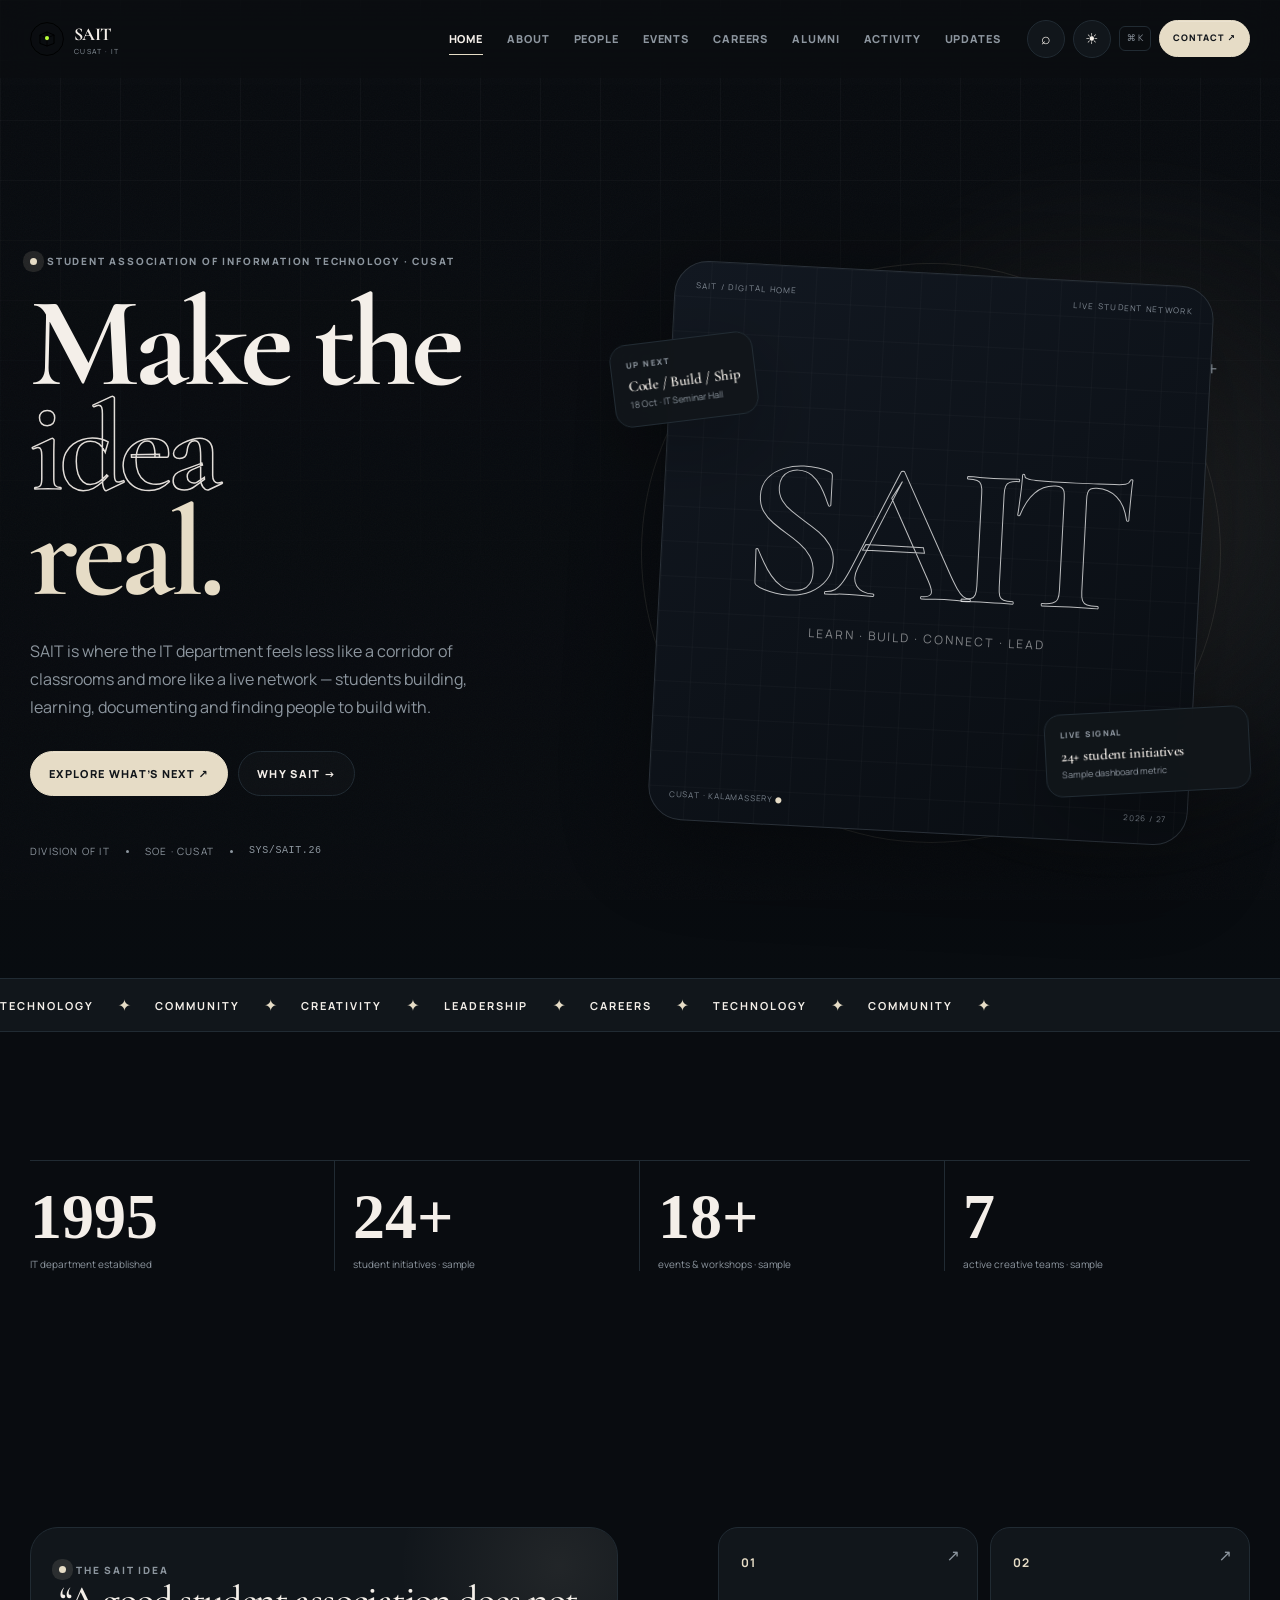
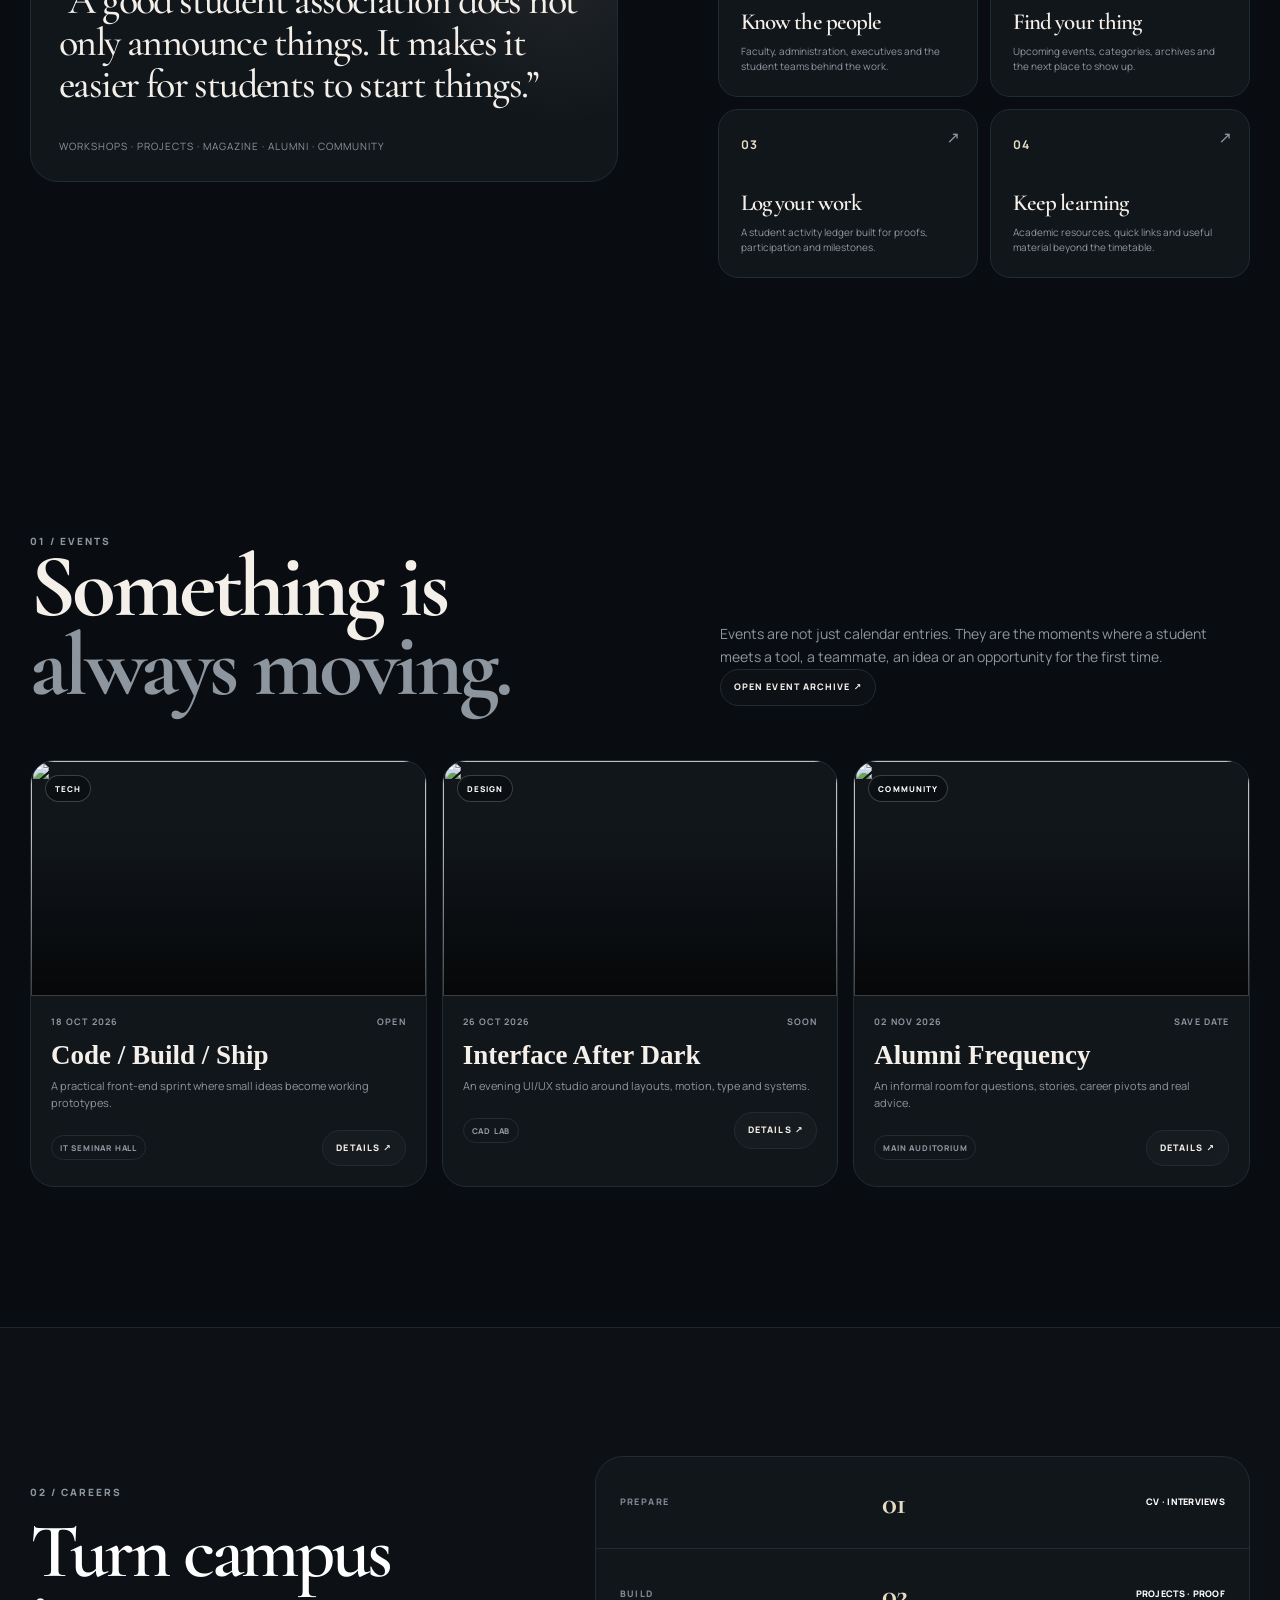
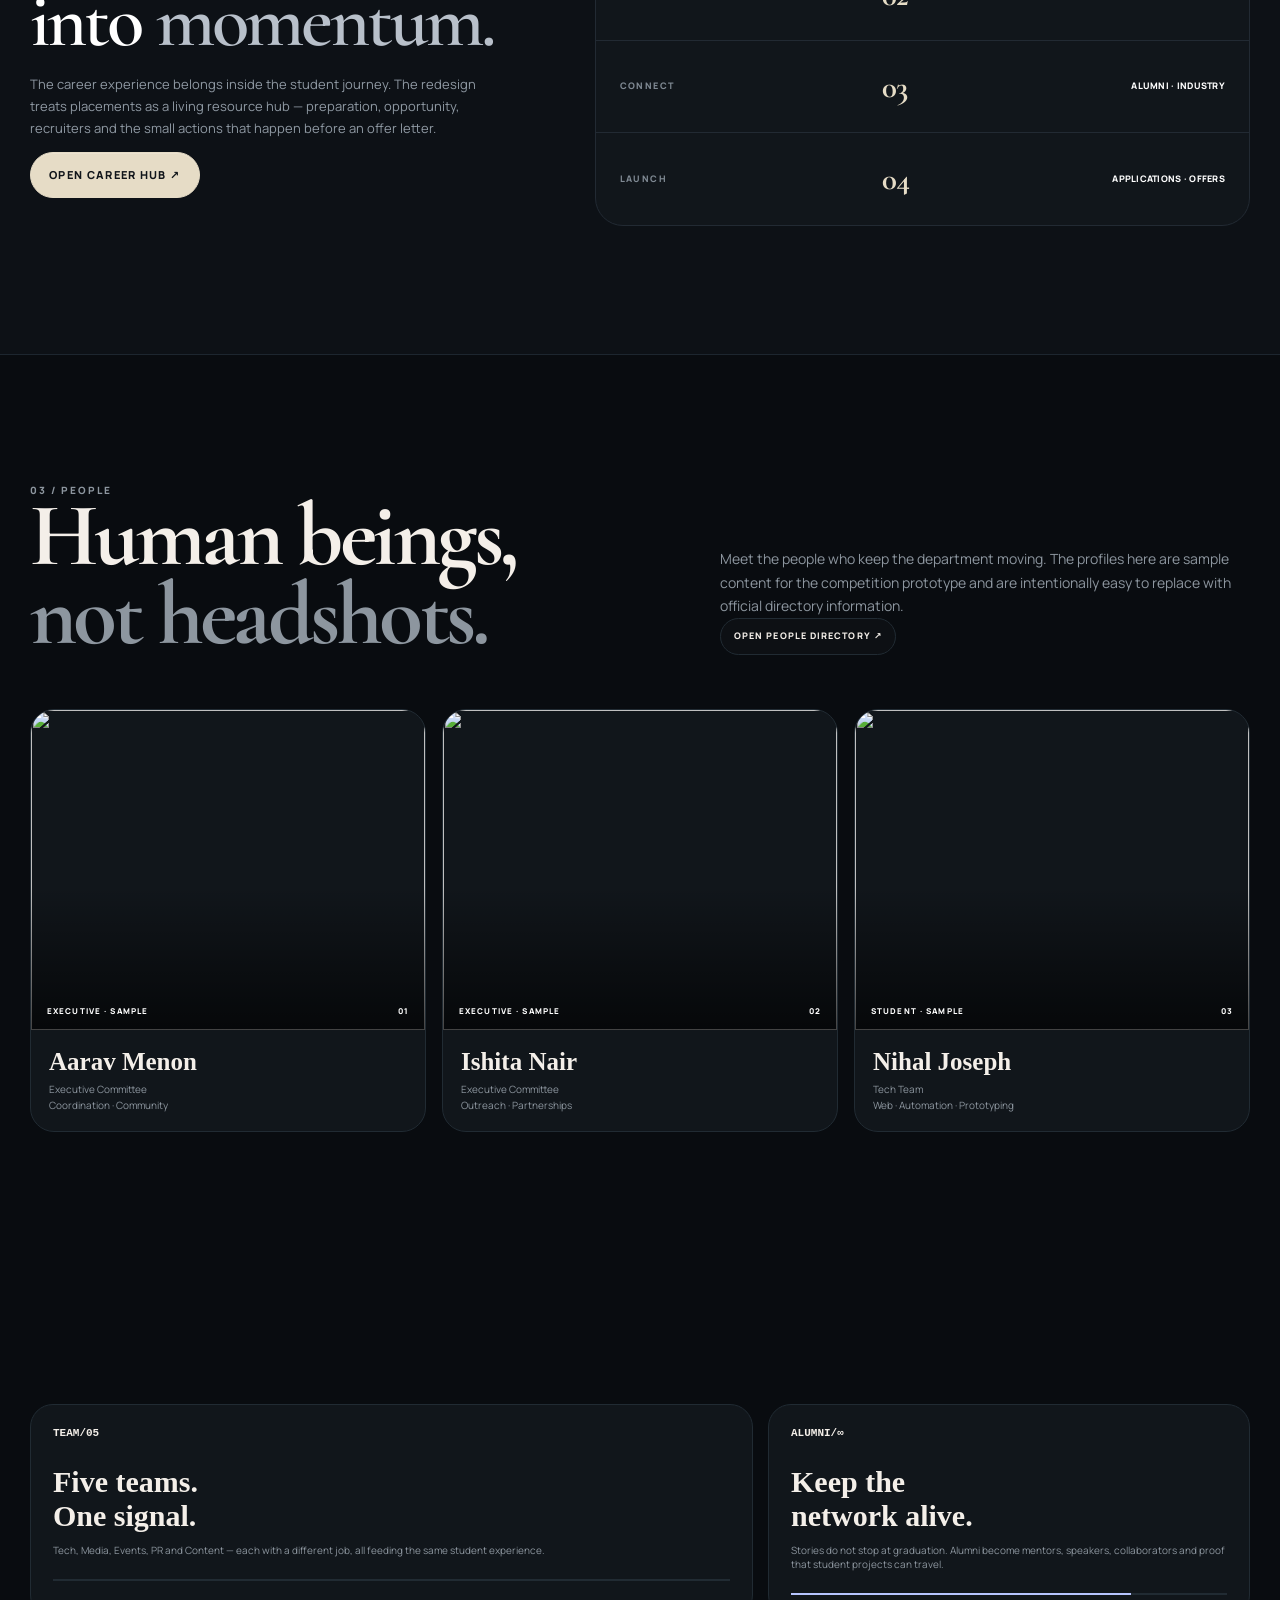
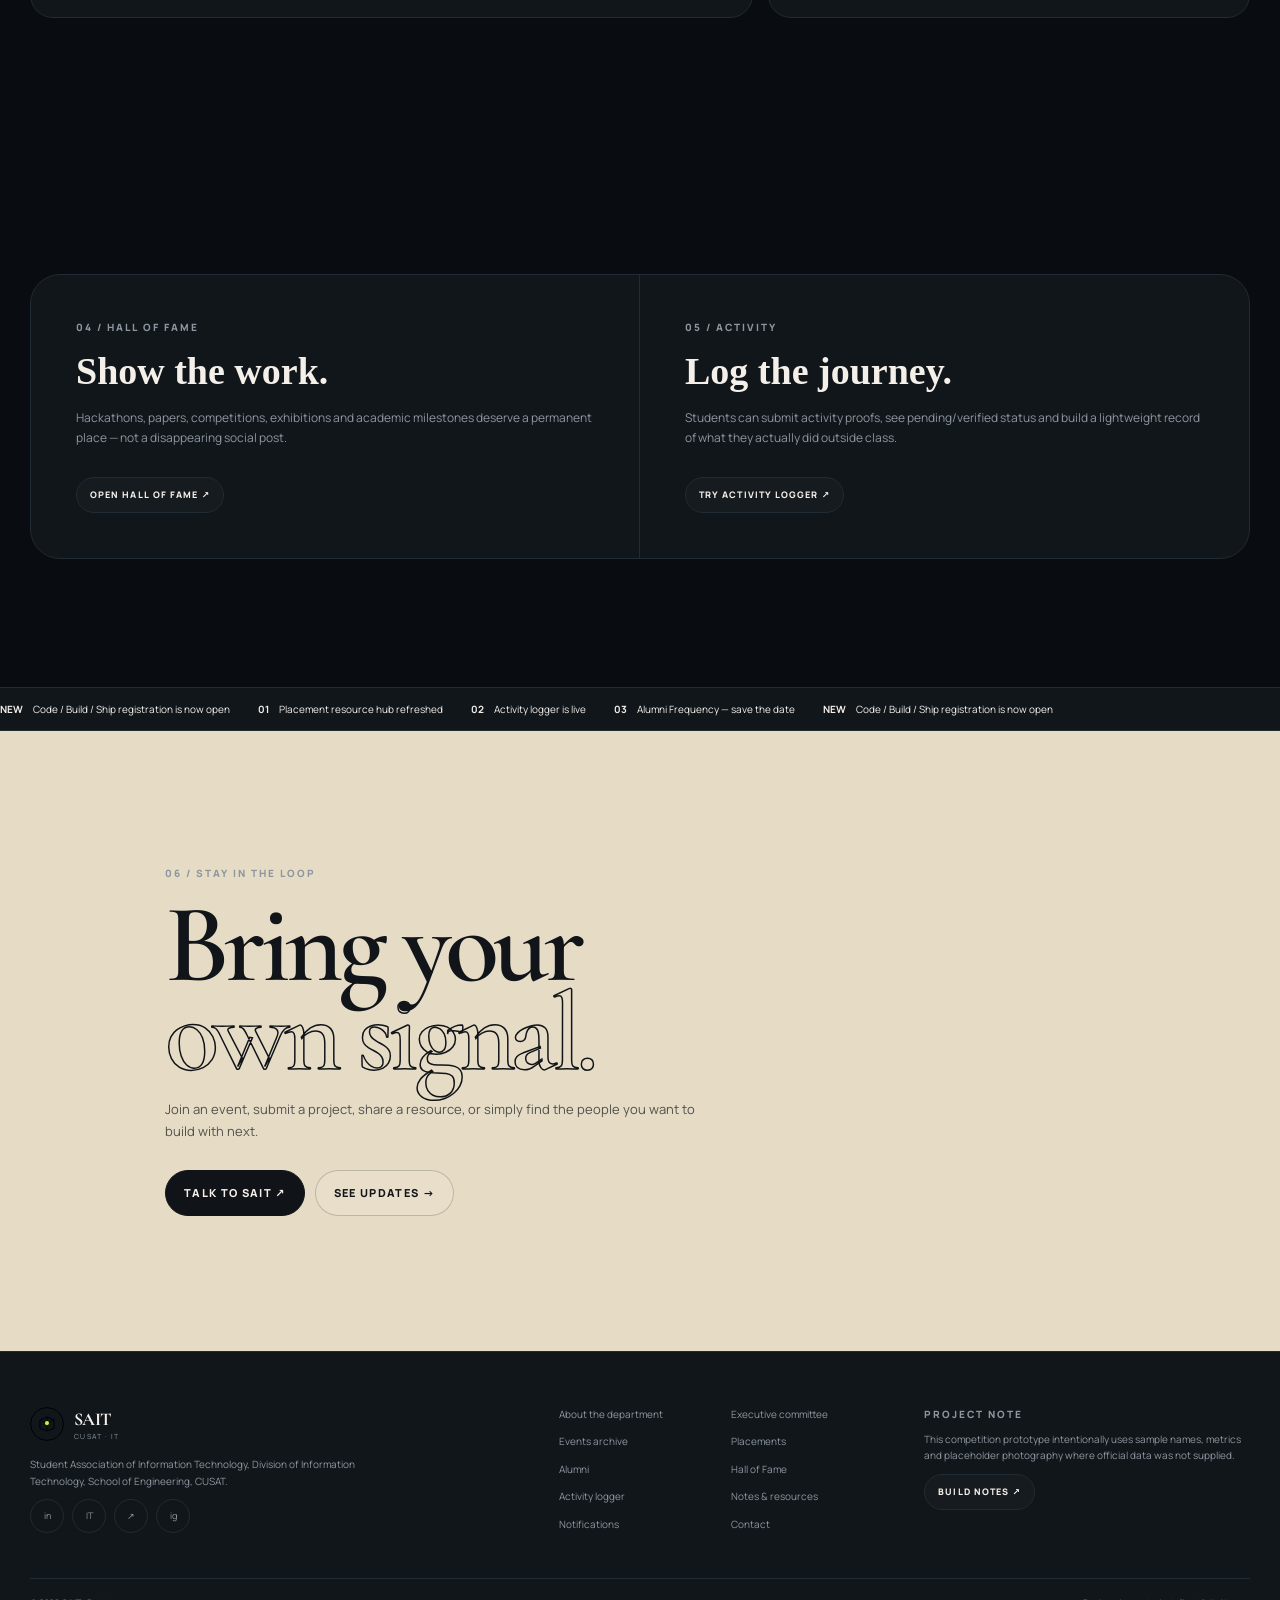
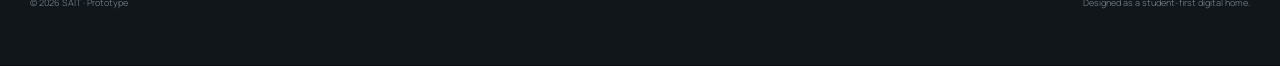
==== commit 22c0a817: "Build complete futuristic SAIT multi-page redesign" ====
--- a/index.html
+++ b/index.html
@@ -5,11 +5,11 @@
 <meta name="viewport" content="width=device-width,initial-scale=1">
 <meta name="theme-color" content="#080a0d">
 <meta name="description" content="SAIT — Student Association of Information Technology, CUSAT.">
-<title>Student-first technology · SAIT</title>
+<title>SAIT · Student-first technology</title>
 <link rel="icon" href="assets/favicon.svg">
 <link rel="preconnect" href="https://fonts.googleapis.com">
 <link rel="preconnect" href="https://fonts.gstatic.com" crossorigin>
-<link href="https://fonts.googleapis.com/css2?family=Inter:wght@400;500;600;700;800&family=Space+Grotesk:wght@500;600;700&display=swap" rel="stylesheet">
+<link href="https://fonts.googleapis.com/css2?family=Manrope:wght@400;500;600;700;800&family=Cormorant+Garamond:wght@500;600;700&display=swap" rel="stylesheet">
 <link rel="stylesheet" href="style.css">
 </head>
 <body data-page="home">
--- a/style.css
+++ b/style.css
@@ -1,37 +1,38 @@
 :root{
-  --bg:#080a0d;
-  --surface:#101318;
-  --surface-2:#151920;
-  --ink:#f4f7f2;
-  --muted:#8b939d;
-  --muted-2:#626a74;
-  --line:#222830;
-  --lime:#b8ff39;
-  --violet:#9b7cff;
-  --orange:#ff9b54;
-  --cyan:#58e0ff;
-  --pink:#ff6db5;
-  --shadow:0 26px 90px rgba(0,0,0,.34);
+  --bg:#090c10;
+  --surface:#11161b;
+  --surface-2:#171d23;
+  --ink:#f4efe9;
+  --muted:#8d969f;
+  --muted-2:#69757f;
+  --line:#212b33;
+  --accent:#e6dcc6;
+  --accent-soft:#cfd7e4;
+  --violet:#b6c4ff;
+  --orange:#d9b489;
+  --cyan:#bfe2ef;
+  --pink:#d7bfd9;
+  --shadow:0 26px 88px rgba(0,0,0,.3);
   --radius:28px;
   --nav-h:78px;
 }
 
 [data-theme="light"]{
-  --bg:#f2f4f1;
-  --surface:#fff;
-  --surface-2:#e8ece7;
-  --ink:#0d1114;
-  --muted:#5e676f;
-  --muted-2:#7d878f;
-  --line:#d8ded9;
-  --shadow:0 26px 90px rgba(10,16,14,.12);
+  --bg:#efefe9;
+  --surface:#f7f4ee;
+  --surface-2:#ebe5dc;
+  --ink:#101417;
+  --muted:#58626b;
+  --muted-2:#717b84;
+  --line:#d8d0c7;
+  --shadow:0 26px 90px rgba(15,22,22,.12);
 }
 
 *{box-sizing:border-box}
 html{scroll-behavior:smooth}
 body{
   margin:0;background:var(--bg);color:var(--ink);
-  font-family:Inter,ui-sans-serif,system-ui,-apple-system,BlinkMacSystemFont,"Segoe UI",sans-serif;
+  font-family:Manrope,ui-sans-serif,system-ui,-apple-system,BlinkMacSystemFont,"Segoe UI",sans-serif;
   line-height:1.4;overflow-x:hidden;transition:background .25s,color .25s;
 }
 body.page-lock{overflow:hidden}
@@ -39,10 +40,10 @@
 button,input,textarea,select{font:inherit}
 button{cursor:pointer}
 img{display:block;max-width:100%}
-::selection{background:var(--lime);color:#090b0e}
+::selection{background:var(--accent);color:#101417}
 
 .container{width:min(1220px,calc(100% - 48px));margin-inline:auto}
-.display,.h1,.h2,.h3{font-family:"Space Grotesk",Inter,sans-serif;letter-spacing:-.055em}
+.display,.h1,.h2,.h3{font-family:"Cormorant Garamond",Georgia,"Times New Roman",serif;letter-spacing:-.04em}
 .display{font-size:clamp(64px,10vw,150px);line-height:.82;margin:0}
 .h2{font-size:clamp(48px,7vw,94px);line-height:.88;margin:0}
 .h3{font-size:28px;line-height:1}
@@ -50,7 +51,7 @@
   display:inline-flex;align-items:center;gap:10px;color:var(--muted);
   font-size:10px;font-weight:800;letter-spacing:.18em;text-transform:uppercase
 }
-.dot{width:7px;height:7px;border-radius:50%;background:var(--lime);box-shadow:0 0 0 7px rgba(184,255,57,.1)}
+.dot{width:7px;height:7px;border-radius:50%;background:var(--accent);box-shadow:0 0 0 7px rgba(230,220,198,.12)}
 .section{padding:128px 0}
 .section-head{display:flex;align-items:flex-end;justify-content:space-between;gap:32px;margin-bottom:54px}
 .section-head .copy{max-width:530px}
@@ -63,12 +64,12 @@
   display:inline-flex;align-items:center;justify-content:center;gap:12px;
   padding:14px 18px;border-radius:999px;border:1px solid var(--line);
   background:transparent;color:var(--ink);font-size:11px;font-weight:800;
-  text-transform:uppercase;letter-spacing:.1em;transition:transform .22s,border .22s,background .22s
-}
-.btn:hover{transform:translateY(-3px);border-color:var(--ink)}
-.btn.primary{background:var(--lime);color:#070908;border-color:var(--lime)}
+  text-transform:uppercase;letter-spacing:.12em;transition:transform .22s,border .22s,background .22s,box-shadow .22s
+}
+.btn:hover{transform:translateY(-3px);border-color:var(--ink);box-shadow:0 18px 40px rgba(0,0,0,.12)}
+.btn.primary{background:var(--accent);color:#11151a;border-color:var(--accent);box-shadow:inset 0 1px 0 rgba(255,255,255,.18)}
 .btn.dark{background:var(--ink);color:var(--bg);border-color:var(--ink)}
-.btn.ghost{background:rgba(255,255,255,.03)}
+.btn.ghost{background:rgba(255,255,255,.02)}
 .btn.small{padding:11px 13px;font-size:9px}
 
 .noise,.grid-bg{
@@ -83,20 +84,20 @@
 
 .site-header{
   position:fixed;left:0;right:0;top:0;z-index:100;height:var(--nav-h);
-  border-bottom:1px solid transparent;background:rgba(8,10,13,.68);backdrop-filter:blur(18px);
+  border-bottom:1px solid transparent;background:rgba(11,13,17,.7);backdrop-filter:blur(18px);
   transition:.25s
 }
-[data-theme="light"] .site-header{background:rgba(242,244,241,.76)}
+[data-theme="light"] .site-header{background:rgba(239,239,233,.76)}
 .site-header.scrolled{border-color:var(--line)}
 .nav{height:100%;display:flex;align-items:center;gap:26px}
 .brand{display:inline-flex;align-items:center;gap:10px;min-width:max-content}
 .brand img{width:34px;height:34px}
 .brand-text{display:grid;line-height:1}
-.brand-text strong{font:700 18px "Space Grotesk"}
+.brand-text strong{font:700 18px "Cormorant Garamond",Georgia,serif;letter-spacing:-.04em}
 .brand-text small{margin-top:3px;font-size:7px;letter-spacing:.19em;color:var(--muted)}
 .nav-links{display:flex;align-items:center;gap:24px;margin-left:auto}
-.nav-links a{font-size:11px;font-weight:800;color:var(--muted);position:relative}
-.nav-links a::after{content:"";position:absolute;left:0;right:0;bottom:-9px;height:2px;background:var(--lime);transform:scaleX(0);transform-origin:left;transition:.25s}
+.nav-links a{font-size:11px;font-weight:800;color:var(--muted);position:relative;letter-spacing:.08em;text-transform:uppercase}
+.nav-links a::after{content:"";position:absolute;left:0;right:0;bottom:-9px;height:1px;background:var(--accent);transform:scaleX(0);transform-origin:left;transition:.25s}
 .nav-links a:hover,.nav-links a.active{color:var(--ink)}
 .nav-links a:hover::after,.nav-links a.active::after{transform:scaleX(1)}
 .nav-actions{display:flex;align-items:center;gap:8px}
@@ -113,67 +114,68 @@
 .page-top{padding-top:var(--nav-h)}
 
 .hero{
-  min-height:900px;padding:165px 0 90px;position:relative;overflow:hidden
+  min-height:900px;padding:165px 0 90px;position:relative;overflow:hidden;
+  background:linear-gradient(180deg,rgba(9,12,16,0),rgba(9,12,16,.25));
 }
 .hero::before{
-  content:"";position:absolute;width:700px;height:700px;right:-260px;top:60px;
-  background:radial-gradient(circle,rgba(155,124,255,.25),transparent 68%);
+  content:"";position:absolute;width:760px;height:760px;right:-220px;top:60px;
+  background:radial-gradient(circle,rgba(230,220,198,.10),transparent 68%);
   filter:blur(12px)
 }
 .hero-wrap{display:grid;grid-template-columns:.9fr 1.1fr;gap:60px;align-items:center}
 .hero-copy{position:relative;z-index:4}
 .hero-copy .eyebrow{margin-bottom:24px}
 .hero-title{max-width:780px}
-.hero-title .outline{color:transparent;-webkit-text-stroke:1.5px var(--ink)}
-.hero-title .lime{color:var(--lime)}
+.hero-title .outline{color:transparent;-webkit-text-stroke:1.5px rgba(244,239,233,.92)}
+.hero-title .lime{color:var(--accent)}
 .hero-sub{
   max-width:500px;margin:30px 0;color:var(--muted);font-size:16px;line-height:1.75
 }
 .hero-actions{display:flex;gap:10px;flex-wrap:wrap}
-.hero-meta{display:flex;gap:16px;align-items:center;margin-top:48px;color:var(--muted);font-size:10px}
+.hero-meta{display:flex;gap:16px;align-items:center;margin-top:48px;color:var(--muted);font-size:10px;text-transform:uppercase;letter-spacing:.12em}
 .meta-sep{width:3px;height:3px;border-radius:50%;background:var(--muted)}
 
 .hero-stage{min-height:620px;position:relative;display:grid;place-items:center}
 .halo{
   position:absolute;width:580px;height:580px;border-radius:50%;
-  background:radial-gradient(circle at center,rgba(184,255,57,.13),transparent 56%);
-  border:1px solid rgba(184,255,57,.12)
+  background:radial-gradient(circle at center,rgba(230,220,198,.08),transparent 56%);
+  border:1px solid rgba(230,220,198,.10)
 }
 .halo::before,.halo::after{
-  content:"";position:absolute;inset:55px;border:1px dashed rgba(155,124,255,.35);border-radius:50%;
+  content:"";position:absolute;inset:55px;border:1px dashed rgba(167,179,198,.28);border-radius:50%;
 }
 .halo::after{inset:110px;border-style:solid;opacity:.5}
 .hero-device{
   width:min(540px,90%);height:560px;border:1px solid #2a3139;border-radius:34px;
-  position:relative;overflow:hidden;background:linear-gradient(145deg,#11151a,#090b0e);
+  position:relative;overflow:hidden;background:linear-gradient(145deg,#121821,#090d12);
   transform:rotate(3deg);box-shadow:var(--shadow);z-index:3
 }
 .device-grid{
-  position:absolute;inset:0;background-image:linear-gradient(rgba(255,255,255,.04) 1px,transparent 1px),linear-gradient(90deg,rgba(255,255,255,.04) 1px,transparent 1px);
+  position:absolute;inset:0;background-image:linear-gradient(rgba(255,255,255,.024) 1px,transparent 1px),linear-gradient(90deg,rgba(255,255,255,.024) 1px,transparent 1px);
   background-size:35px 35px
 }
-.device-top{display:flex;justify-content:space-between;padding:18px 20px;font-size:8px;letter-spacing:.16em;color:#838c96}
+.device-top{display:flex;justify-content:space-between;padding:18px 20px;font-size:8px;letter-spacing:.16em;color:#838c96;text-transform:uppercase}
 .device-center{position:absolute;left:0;right:0;top:50%;transform:translateY(-50%);text-align:center}
-.device-big{font:700 clamp(110px,16vw,200px)/.78 "Space Grotesk";letter-spacing:-.1em;color:transparent;-webkit-text-stroke:1px rgba(255,255,255,.72)}
+.device-big{font:700 clamp(110px,16vw,200px)/.78 "Cormorant Garamond",Georgia,serif;letter-spacing:-.08em;color:transparent;-webkit-text-stroke:1px rgba(255,255,255,.72)}
 .device-caption{margin-top:18px;font-size:12px;letter-spacing:.17em;color:rgba(255,255,255,.48);text-transform:uppercase}
-.device-bottom{position:absolute;bottom:20px;left:20px;right:20px;display:flex;justify-content:space-between;color:#7b848e;font-size:8px;letter-spacing:.1em}
-.device-bottom b{color:var(--lime)}
+.device-bottom{position:absolute;bottom:20px;left:20px;right:20px;display:flex;justify-content:space-between;color:#7b848e;font-size:8px;letter-spacing:.1em;text-transform:uppercase}
+.device-bottom b{color:var(--accent)}
 .float-card{
   position:absolute;padding:14px 15px;border:1px solid var(--line);border-radius:17px;
-  background:rgba(16,19,24,.9);backdrop-filter:blur(16px);box-shadow:var(--shadow);z-index:5
+  background:rgba(17,21,26,.92);backdrop-filter:blur(16px);box-shadow:var(--shadow);z-index:5
 }
 .float-card.one{left:0;top:95px;transform:rotate(-7deg)}
 .float-card.two{right:0;bottom:70px;transform:rotate(-3deg);min-width:205px}
-.float-card .label{display:block;color:var(--muted);font-size:8px;letter-spacing:.18em;font-weight:800;margin-bottom:7px}
-.float-card strong{font:600 15px "Space Grotesk";display:block}
+.float-card .label{display:block;color:var(--muted);font-size:8px;letter-spacing:.18em;font-weight:800;margin-bottom:7px;text-transform:uppercase}
+.float-card strong{font:600 15px "Cormorant Garamond",Georgia,serif;display:block;letter-spacing:-.02em}
 .float-card small{display:block;color:var(--muted);font-size:9px;margin-top:4px}
 .cross{position:absolute;font-size:20px;color:var(--muted)}
 .cross.a{right:5%;top:18%}.cross.b{left:6%;bottom:14%}
 
 .marquee{overflow:hidden;border-top:1px solid var(--line);border-bottom:1px solid var(--line);padding:15px 0;background:var(--surface)}
 .marquee-track{display:flex;width:max-content;gap:24px;align-items:center;animation:marquee 28s linear infinite}
-.marquee span{font:700 11px "Space Grotesk";letter-spacing:.18em}
-.marquee b{color:var(--lime)}
+.marquee span{font:700 11px "Manrope",sans-serif;letter-spacing:.18em;text-transform:uppercase}
+.marquee b{color:var(--accent)}
 @keyframes marquee{to{transform:translateX(-50%)}}
 
 .stat-strip{display:grid;grid-template-columns:repeat(4,1fr);border-top:1px solid var(--line)}
@@ -188,15 +190,15 @@
   padding:28px;border:1px solid var(--line);background:var(--surface);border-radius:var(--radius);
   position:relative;overflow:hidden
 }
-.story-card::before{content:"";position:absolute;inset:0;background:radial-gradient(circle at 90% 15%,rgba(155,124,255,.22),transparent 28%)}
-.story-card .big-quote{font:500 40px/1.05 "Space Grotesk";max-width:660px;position:relative}
-.story-card .sig{margin-top:34px;color:var(--muted);font-size:10px;letter-spacing:.1em}
+.story-card::before{content:"";position:absolute;inset:0;background:radial-gradient(circle at 90% 15%,rgba(230,220,198,.08),transparent 28%)}
+.story-card .big-quote{font:500 40px/1.05 "Cormorant Garamond",Georgia,serif;max-width:660px;position:relative;letter-spacing:-.04em}
+.story-card .sig{margin-top:34px;color:var(--muted);font-size:10px;letter-spacing:.1em;text-transform:uppercase}
 .signal-grid{display:grid;grid-template-columns:repeat(2,1fr);gap:12px}
 .signal{
   border:1px solid var(--line);background:var(--surface);padding:22px;border-radius:20px;min-height:165px;position:relative;overflow:hidden
 }
-.signal b{font:700 12px "Space Grotesk";color:var(--lime)}
-.signal h3{font:600 23px "Space Grotesk";margin:35px 0 8px}
+.signal b{font:700 12px "Manrope",sans-serif;color:var(--accent);letter-spacing:.12em}
+.signal h3{font:600 23px "Cormorant Garamond",Georgia,serif;margin:35px 0 8px;letter-spacing:-.04em}
 .signal p{margin:0;color:var(--muted);font-size:10px;line-height:1.5}
 .signal::after{content:"↗";position:absolute;right:17px;top:16px;color:var(--muted)}
 
@@ -246,18 +248,18 @@
 .team-line{height:2px;background:var(--line);margin-top:22px;position:relative;overflow:hidden}
 .team-line span{display:block;position:absolute;inset:0 auto 0 0;width:62%;background:var(--lime)}
 .placement{
-  background:#0c1014;color:#fff;border-block:1px solid #1f262e;overflow:hidden
-}
-[data-theme="light"] .placement{background:#10141a}
+  background:#0d1116;color:#fff;border-block:1px solid #1d262f;overflow:hidden
+}
+[data-theme="light"] .placement{background:#11171e}
 .placement-grid{display:grid;grid-template-columns:.85fr 1.15fr;gap:80px;align-items:center}
-.placement h2{font:600 clamp(52px,6vw,84px)/.9 "Space Grotesk";margin:18px 0}
-.placement h2 span{color:#7d8791}
-.placement p{max-width:470px;color:#8a929c;font-size:13px;line-height:1.7}
+.placement h2{font:600 clamp(52px,6vw,84px)/.9 "Cormorant Garamond",Georgia,serif;margin:18px 0;letter-spacing:-.04em}
+.placement h2 span{color:#b8c0ca}
+.placement p{max-width:470px;color:#8f99a3;font-size:13px;line-height:1.7}
 .placement-panel{border:1px solid #222a33;border-radius:28px;overflow:hidden;background:#11161b}
 .placement-row{display:grid;grid-template-columns:1fr 80px 1fr;min-height:92px;align-items:center;border-bottom:1px solid #222a33;padding:0 24px}
 .placement-row:last-child{border-bottom:0}
-.placement-row strong{font:700 31px "Space Grotesk";color:var(--lime)}
-.placement-row span{font-size:9px;color:#7f8993;letter-spacing:.16em;font-weight:800}
+.placement-row strong{font:700 31px "Cormorant Garamond",Georgia,serif;color:var(--accent);letter-spacing:-.04em}
+.placement-row span{font-size:9px;color:#7f8993;letter-spacing:.16em;font-weight:800;text-transform:uppercase}
 .placement-row span:last-child{text-align:right;color:#fff;letter-spacing:.03em}
 
 .split-banner{display:grid;grid-template-columns:1fr 1fr;gap:0;border:1px solid var(--line);border-radius:30px;overflow:hidden;background:var(--surface)}
@@ -273,15 +275,15 @@
 .ticker-item b{color:var(--lime)}
 
 .cta{
-  padding:135px 0;background:var(--lime);color:#0a0d0b
+  padding:135px 0;background:var(--accent);color:#11151a
 }
 .cta-inner{max-width:950px}
-.cta h2{font:600 clamp(62px,8.7vw,125px)/.8 "Space Grotesk";margin:20px 0}
-.cta h2 span{color:transparent;-webkit-text-stroke:1.5px #0a0d0b}
-.cta p{max-width:550px;color:#465030;font-size:13px;line-height:1.7}
+.cta h2{font:600 clamp(62px,8.7vw,125px)/.8 "Cormorant Garamond",Georgia,serif;margin:20px 0;letter-spacing:-.05em}
+.cta h2 span{color:transparent;-webkit-text-stroke:1.5px #11151a}
+.cta p{max-width:550px;color:rgba(17,21,26,.7);font-size:13px;line-height:1.7}
 .cta-actions{display:flex;gap:10px;flex-wrap:wrap;margin-top:28px}
-.cta .btn{border-color:rgba(10,13,11,.22);color:#0a0d0b}
-.cta .btn.dark{background:#0a0d0b;color:#fff;border-color:#0a0d0b}
+.cta .btn{border-color:rgba(17,21,26,.2);color:#11151a;background:rgba(255,255,255,.08)}
+.cta .btn.dark{background:#101418;color:#f4efe8;border-color:#101418}
 
 .footer{border-top:1px solid var(--line);padding:55px 0;background:var(--surface)}
 .footer-grid{display:grid;grid-template-columns:1.5fr 1fr 1fr;gap:40px}
@@ -393,6 +395,34 @@
 .note-card h3{font:600 24px "Space Grotesk";margin:28px 0 8px}
 .note-card p{color:var(--muted);font-size:10px;line-height:1.6}
 .note-card a{display:inline-flex;margin-top:14px;font-size:9px;font-weight:800;border-bottom:1px solid var(--ink);padding-bottom:4px}
+
+.game-shell{
+  display:grid;grid-template-columns:.9fr 1.1fr;gap:22px;align-items:center;
+  border:1px solid var(--line);border-radius:30px;background:var(--surface);padding:28px;overflow:hidden;position:relative
+}
+.game-shell::before{content:"";position:absolute;inset:0;background:radial-gradient(circle at top right,rgba(230,220,198,.08),transparent 40%);pointer-events:none}
+.game-copy,.game-board-wrap{position:relative;z-index:1}
+.game-copy h2{margin:12px 0 10px}
+.game-copy p{margin:0;color:var(--muted);font-size:12px;line-height:1.7;max-width:420px}
+.game-status{display:grid;grid-template-columns:repeat(3,1fr);gap:12px;margin:22px 0 18px}
+.game-status div{padding:14px 12px;border:1px solid var(--line);border-radius:18px;background:rgba(255,255,255,.02)}
+.game-status span{display:block;color:var(--muted);font-size:8px;letter-spacing:.12em;text-transform:uppercase}
+.game-status strong{display:block;margin-top:8px;font:700 26px/1 "Cormorant Garamond",Georgia,serif;letter-spacing:-.04em}
+.game-board-wrap{display:grid;gap:14px}
+.game-board{display:grid;grid-template-columns:repeat(3,1fr);gap:12px;padding:18px;border:1px solid var(--line);border-radius:22px;background:rgba(255,255,255,.02)}
+.game-cell{
+  aspect-ratio:1; border-radius:18px; border:1px solid var(--line); background:linear-gradient(180deg,rgba(255,255,255,.02),rgba(255,255,255,0));
+  box-shadow:inset 0 1px 0 rgba(255,255,255,.03); position:relative; transition:transform .15s, border-color .15s, background .15s, box-shadow .15s;
+}
+.game-cell::before{content:"";position:absolute;inset:26%;border-radius:50%;background:rgba(255,255,255,.05);transition:all .15s}
+.game-cell:hover{transform:translateY(-2px)}
+.game-cell.is-active{border-color:rgba(230,220,198,.75);background:rgba(230,220,198,.08);box-shadow:0 0 0 1px rgba(230,220,198,.15),0 0 30px rgba(230,220,198,.12)}
+.game-cell.is-active::before{background:var(--accent);box-shadow:0 0 22px rgba(230,220,198,.35)}
+.game-cell.hit{border-color:rgba(184,255,57,.8);background:rgba(184,255,57,.12)}
+.game-cell.hit::before{background:#d7f59b;box-shadow:0 0 22px rgba(184,255,57,.4)}
+.game-cell.miss{border-color:rgba(255,124,124,.9);background:rgba(255,124,124,.08)}
+.game-cell.miss::before{background:#ffb0b0;box-shadow:0 0 18px rgba(255,124,124,.25)}
+.game-message{font-size:10px;letter-spacing:.12em;text-transform:uppercase;color:var(--muted);min-height:18px}
 
 .command{
   position:fixed;inset:0;z-index:200;display:none;place-items:start center;padding-top:12vh
